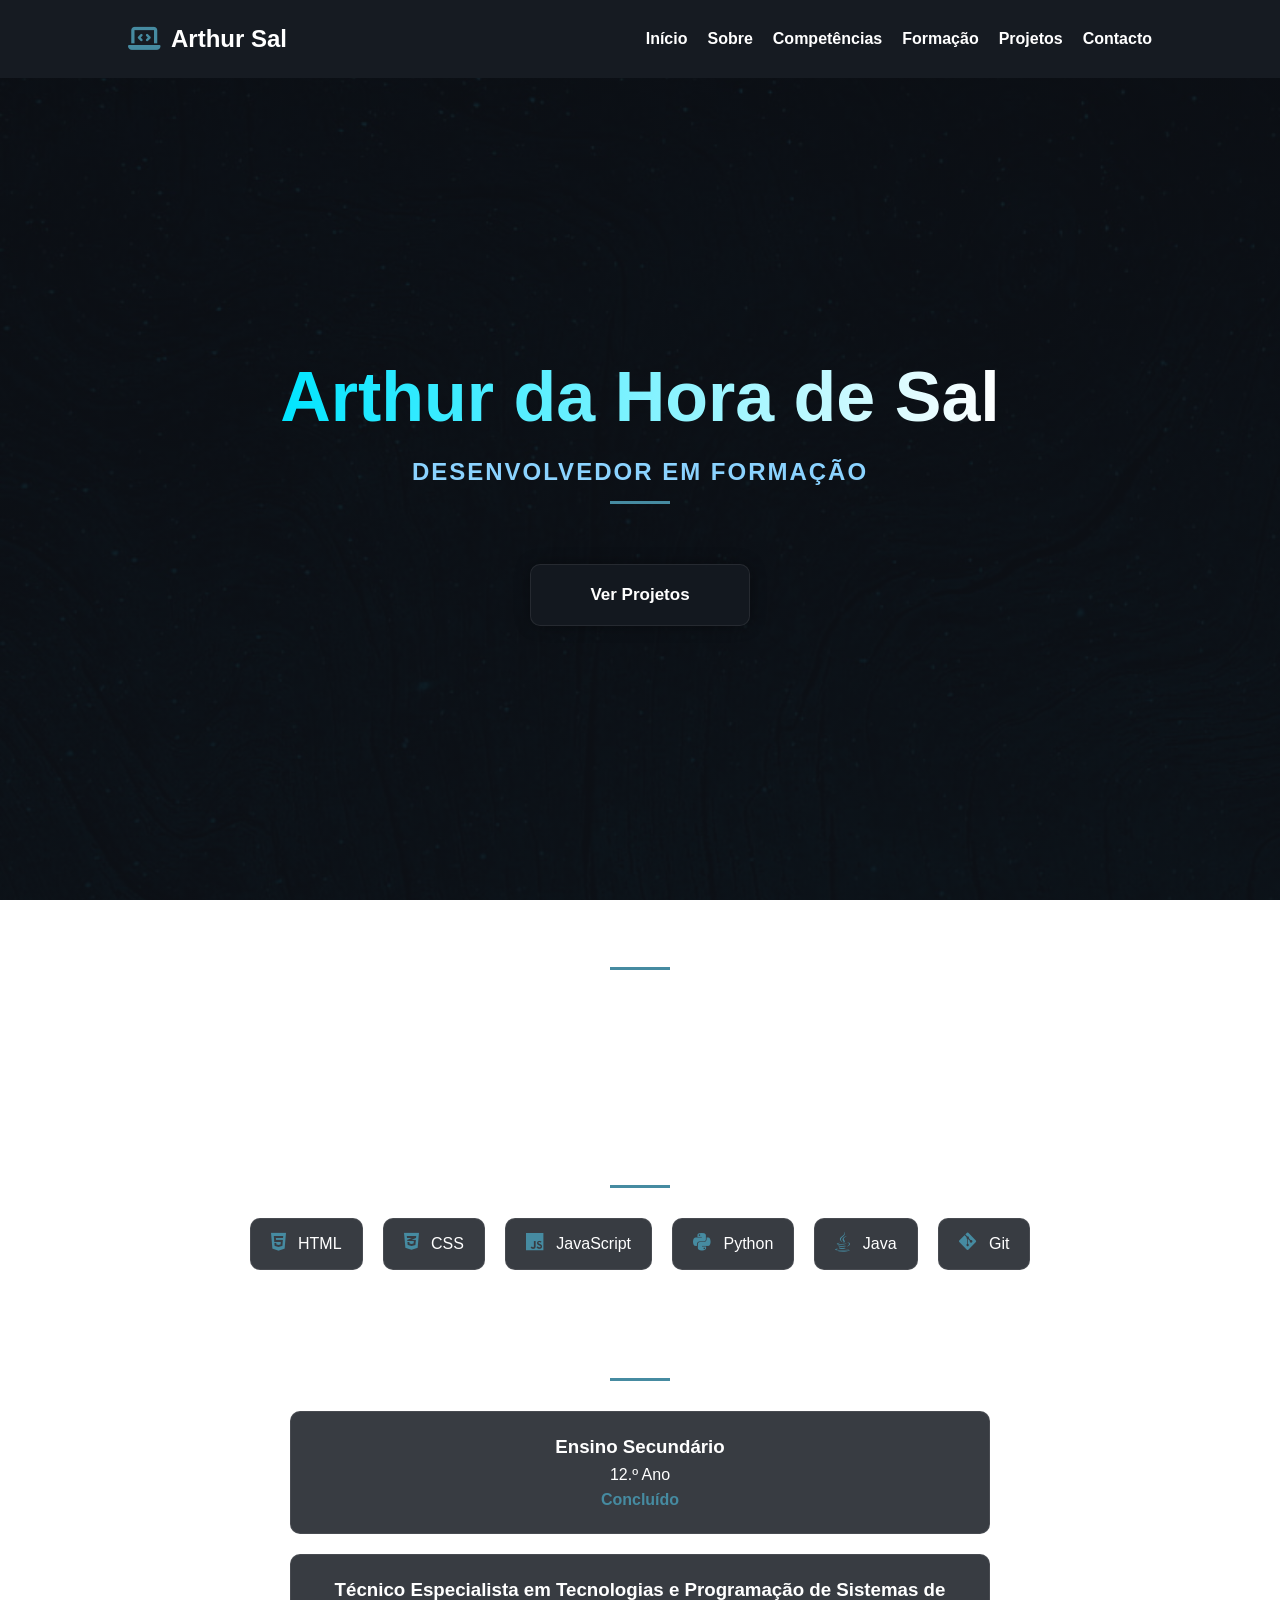
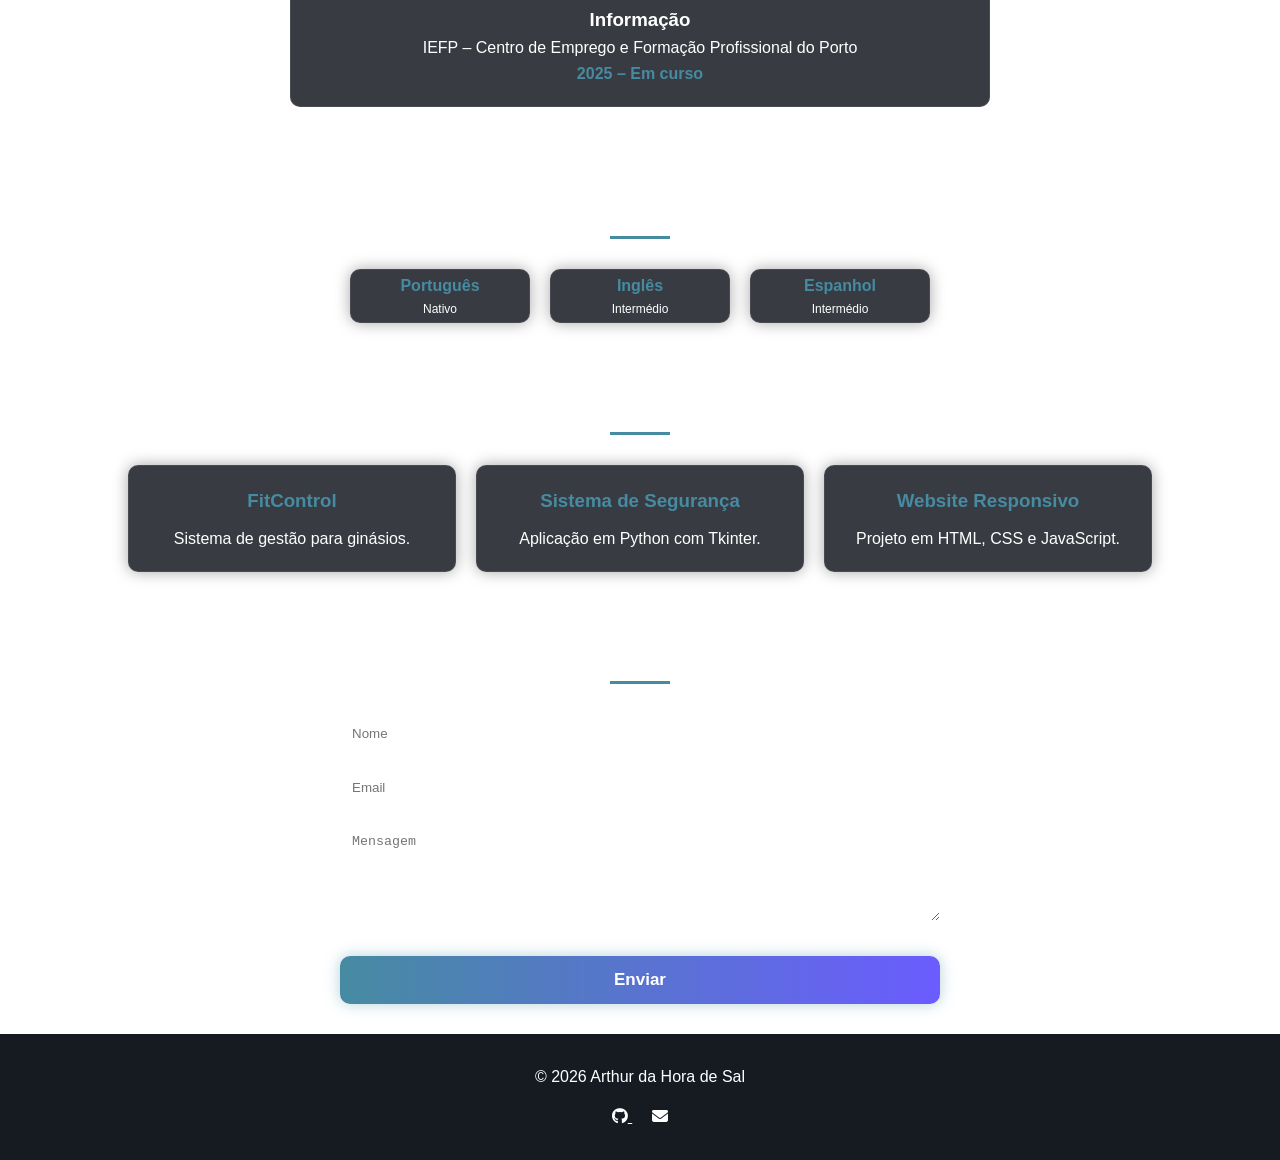
==== index.html @ 33f8b151 "Adicionar portfólio" ====
<!DOCTYPE html>
<html lang="pt">

<head>
    <meta charset="UTF-8">
    <meta name="viewport" content="width=device-width, initial-scale=1.0">
    <title>Arthur da Hora de Sal | Portfólio</title>

    <link rel="stylesheet" href="style.css">
    <link rel="stylesheet" href="https://cdnjs.cloudflare.com/ajax/libs/font-awesome/6.6.0/css/all.min.css">
</head>

<body>

<header>

    <div class="logo">
        <i class="fas fa-laptop-code"></i>
        <h2>Arthur Sal</h2>
    </div>

    <nav>
        <a href="#inicio">Início</a>
        <a href="#sobre">Sobre</a>
        <a href="#competencias">Competências</a>
        <a href="#formacao">Formação</a>
        <a href="#portfolio">Projetos</a>
        <a href="#contacto">Contacto</a>
    </nav>

</header>

<main>

<section id="inicio" class="hero">

    <div class="hero-texto">
        <h1>Arthur da Hora de Sal</h1>
        <h2>Desenvolvedor em Formação</h2>
        <button id="btnProjetos" class="card">Ver Projetos</button>
    </div>

</section>

<section id="sobre">

    <h2>Sobre Mim</h2>

    <p>
        Estudante de Tecnologias e Programação de Sistemas de Informação.<br>
        Dedicado ao desenvolvimento de competências em programação,<br>
        com foco na aprendizagem contínua e na criação de soluções tecnológicas.
    </p>

</section>

<section id="competencias">

    <h2>Competências Técnicas</h2>

<div class="skills">

    <span><i class="fab fa-html5"></i> HTML</span>

    <span><i class="fab fa-css3-alt"></i> CSS</span>

    <span><i class="fab fa-js"></i> JavaScript</span>

    <span><i class="fab fa-python"></i> Python</span>

    <span><i class="fab fa-java"></i> Java</span>

    <span><i class="fab fa-git-alt"></i> Git</span>

</div>

</section>

<section id="formacao">

    <h2>Habilitações Académicas</h2>

    <article class="formacao-card">
        <h3>Ensino Secundário</h3>
        <p>12.º Ano</p>
        <span>Concluído</span>
    </article>

    <article class="formacao-card">
        <h3>Técnico Especialista em Tecnologias e Programação de Sistemas de Informação</h3>
        <p>IEFP – Centro de Emprego e Formação Profissional do Porto</p>
        <span>2025 – Em curso</span>
    </article>

</section>

<section id="idiomas">

    <h2>Idiomas</h2>

    <div class="cards cards-idiomas">

        <div class="card">
            <h3>Português</h3>
            <p>Nativo</p>
        </div>

        <div class="card">
            <h3>Inglês</h3>
            <p>Intermédio</p>
        </div>

        <div class="card">
            <h3>Espanhol</h3>
            <p>Intermédio</p>
        </div>

    </div>

</section>

<section id="portfolio">

    <h2>Projetos</h2>

    <div id="listaProjetos" class="cards"></div>

</section>

<section id="contacto">

    <h2>Contacto</h2>

<form id="formContacto"
      action="https://formsubmit.co/arthurrthr1988@gmail.com"
      method="POST">

    <input type="hidden" name="_captcha" value="false">
    <input type="hidden" name="_subject" value="Nova mensagem do Portfólio">

    <input type="text"
           id="nome"
           name="Nome"
           placeholder="Nome"
           required>

    <input type="email"
           id="email"
           name="Email"
           placeholder="Email"
           required>

    <textarea
        id="mensagem"
        name="Mensagem"
        rows="5"
        placeholder="Mensagem"
        required></textarea>

    <button type="submit">Enviar</button>

</form>

</section>

</main>

<footer>

    <p>© 2026 Arthur da Hora de Sal</p>

    <div class="redes">

        <a href="https://github.com/arthrtx" target="_blank">
            <i class="fab fa-github"></i>
        </a>

        <a href="mailto:arthurrthr1988@gmail.com">
            <i class="fas fa-envelope"></i>
        </a>

    </div>

</footer>

<button id="topo">
    <i class="fas fa-arrow-up"></i>
</button>

<script src="script.js"></script>

</body>
</html>
---- style.css ----
/* RESET */

*{
    margin:0;
    padding:0;
    box-sizing:border-box;
}

:root{
    --fundo:#0d1117;
    --card:#161b22;
    --azul:#468ba1;
    --texto:#ffffff;
    --radius:10px;
    --fonte-titulo:50px;
    --fonte-subtitulo:30px;
    --fonte-normal:18px;
    --fonte-pequena:16px;
}

html{
    scroll-behavior:smooth;
}

body{
    background:
        linear-gradient(rgba(13,17,23,.85), rgba(13,17,23,.90)),
        url("bk.jpg");
    background-size:cover;
    background-position:center;
    background-attachment:fixed;

    color:var(--texto);
    font-family:Arial, Helvetica, sans-serif;
    line-height:1.6;
}


header{
    z-index:1000;
    background:var(--card);
    display:flex;
    justify-content:space-between;
    align-items:center;
    padding:20px 10%;
    position:sticky;
    top:0;
}

.logo{
    display:flex;
    align-items:center;
    gap:10px;
}

.logo i{
    font-size:26px;
    color:var(--azul);
}

nav{
    display:flex;
    gap:20px;
}

nav a{
    color:white;
    text-decoration:none;
    transition:.3s;
    font-weight:bold;
    font-size:var(--fonte-pequena);
}

nav a:hover{
    color:var(--azul);
    text-decoration:underline;
}


.hero{
    min-height:90vh;
    display:flex;
    justify-content:center;
    align-items:center;
    text-align:center;
    padding:50px 10%;
}

.hero h1{
    font-size:70px;
    font-weight:bold;

    background:linear-gradient(
        90deg,
        #00e5ff,
        #ffffff,
        #7c4dff,
        #00e5ff
    );

    background-size:300%;
    background-clip:text;
    -webkit-background-clip:text;

    color:transparent;
    -webkit-text-fill-color:transparent;

    animation:holograma 6s linear infinite;
}

.hero h2{
    color:#8bd3ff;
    letter-spacing:2px;
    text-transform:uppercase;
}
.hero-texto{
    display: flex;
    flex-direction: column;
    align-items: center;
    justify-content: center;
    text-align: center;
    width: 100%;
}


button{
    margin-top:20px;
    padding:14px 35px;
    border:none;
    border-radius:var(--radius);
    background:linear-gradient(90deg,#468ba1,#6b5cff);
    color:white;
    font-size:17px;
    font-weight:bold;
    cursor:pointer;
    transition:.3s;
    box-shadow:0 0 15px rgba(70,139,161,.4);
}

button:hover{
    transform:translateY(-3px);
    box-shadow:0 0 25px rgba(70,139,161,.7);
}
button:active{
    transform: scale(0.98);
}

section{
    padding:30px 10%;
    text-align: center;
}

section h2{
    text-align:center;
    margin-bottom:30px;
}

section h2::after{
    content:"";
    display:block;
    width:60px;
    height:3px;
    background:var(--azul);
    margin:10px auto;
}


.formacao-card{
    background:rgba(22,27,34,.85);
    backdrop-filter:blur(10px);
    border:1px solid rgba(255,255,255,.08);
    padding:20px;
    margin:20px auto;
    border-radius:var(--radius);
    max-width:700px;
    transition:.3s;
}

.formacao-card span{
    color:var(--azul);
    font-weight:bold;
    
}
.formacao-card:hover{
    transform:translateY(-8px);
    box-shadow:0 5px 15px rgba(70,139,161,.6);
    border-color:var(--azul);
}


.cards{
    display:flex;
    gap:20px;
    flex-wrap:wrap;
    justify-content:center;
}

.card{
    background:rgba(22,27,34,.85);
    backdrop-filter:blur(10px);
    border:1px solid rgba(255,255,255,.08);
    padding:20px;
    flex:1;
    min-width:220px;
    border-radius:var(--radius);
    text-align:center;
    text-decoration:none;
    color:white;
    transition:.3s;
    box-shadow:0 0 15px rgba(0,0,0,.35);
}

.card:hover{
    transform:translateY(-10px);
    box-shadow:0 0 25px rgba(70,139,161,.5);
    border-color:var(--azul);
}

.card h3{
    color:var(--azul);
    margin-bottom:10px;

}


form{
    max-width:600px;
    margin:auto;
    display:flex;
    flex-direction:column;
    gap:15px;
}

input,
textarea{
    padding:12px;
    border:none;
    border-radius:var(--radius);
}

input:focus,
textarea:focus{
    outline:2px solid var(--azul);
}


footer{
    background:var(--card);
    text-align:center;
    padding:30px;
}

.redes{
    margin-top:15px;
}

.redes a{
    color:white;
    margin:0 10px;
     font-size:var(--fonte-pequena);
}

.redes a:hover{
    color:var(--azul);
}


#topo{
    position:fixed;
    right:20px;
    bottom:20px;
    display:none;
    border-radius:50%;
}


@media(max-width:768px){

    header{
        flex-direction:column;
        gap:20px;
    }

    nav{
        flex-wrap:wrap;
        justify-content:center;
    }

    .hero{
        flex-direction:column-reverse;
        text-align:center;
    }

    .hero h1{
        font-size:var(--fonte-titulo);
    }

    .hero img{
        width:220px;
    }

    .cards{
        flex-direction:column;
    }

}
@keyframes holograma{

    0%{
        background-position:0%;
    }

    100%{
        background-position:300%;
    }

}
.skills{
    display:flex;
    justify-content:center;
    flex-wrap:wrap;
    gap:20px;
    margin-top:20px;
}

.skills span{
    background:rgba(22,27,34,.85);
    padding:12px 20px;
    border-radius:var(--radius);
    border:1px solid rgba(255,255,255,.08);
    transition:.3s;
}

.skills span:hover{
    transform:translateY(-5px);
    box-shadow:0 5px 15px rgba(70,139,161,.6);
}

.skills i{
    color:var(--azul);
    margin-right:8px;
    font-size:20px;
}
.cards-idiomas{
    flex-direction: row !important;
    flex-wrap: wrap;
    justify-content: center;
}

.cards-idiomas .card{
    flex: 0 0 180px;
    max-width: 180px;
    min-width: 180px;

    padding: 3px 20px;
}
.cards-idiomas .card h3{
    margin-bottom: 2px;
    font-size: 16px;
}

.cards-idiomas .card p{
    font-size: 12px;
    margin: 0;
}
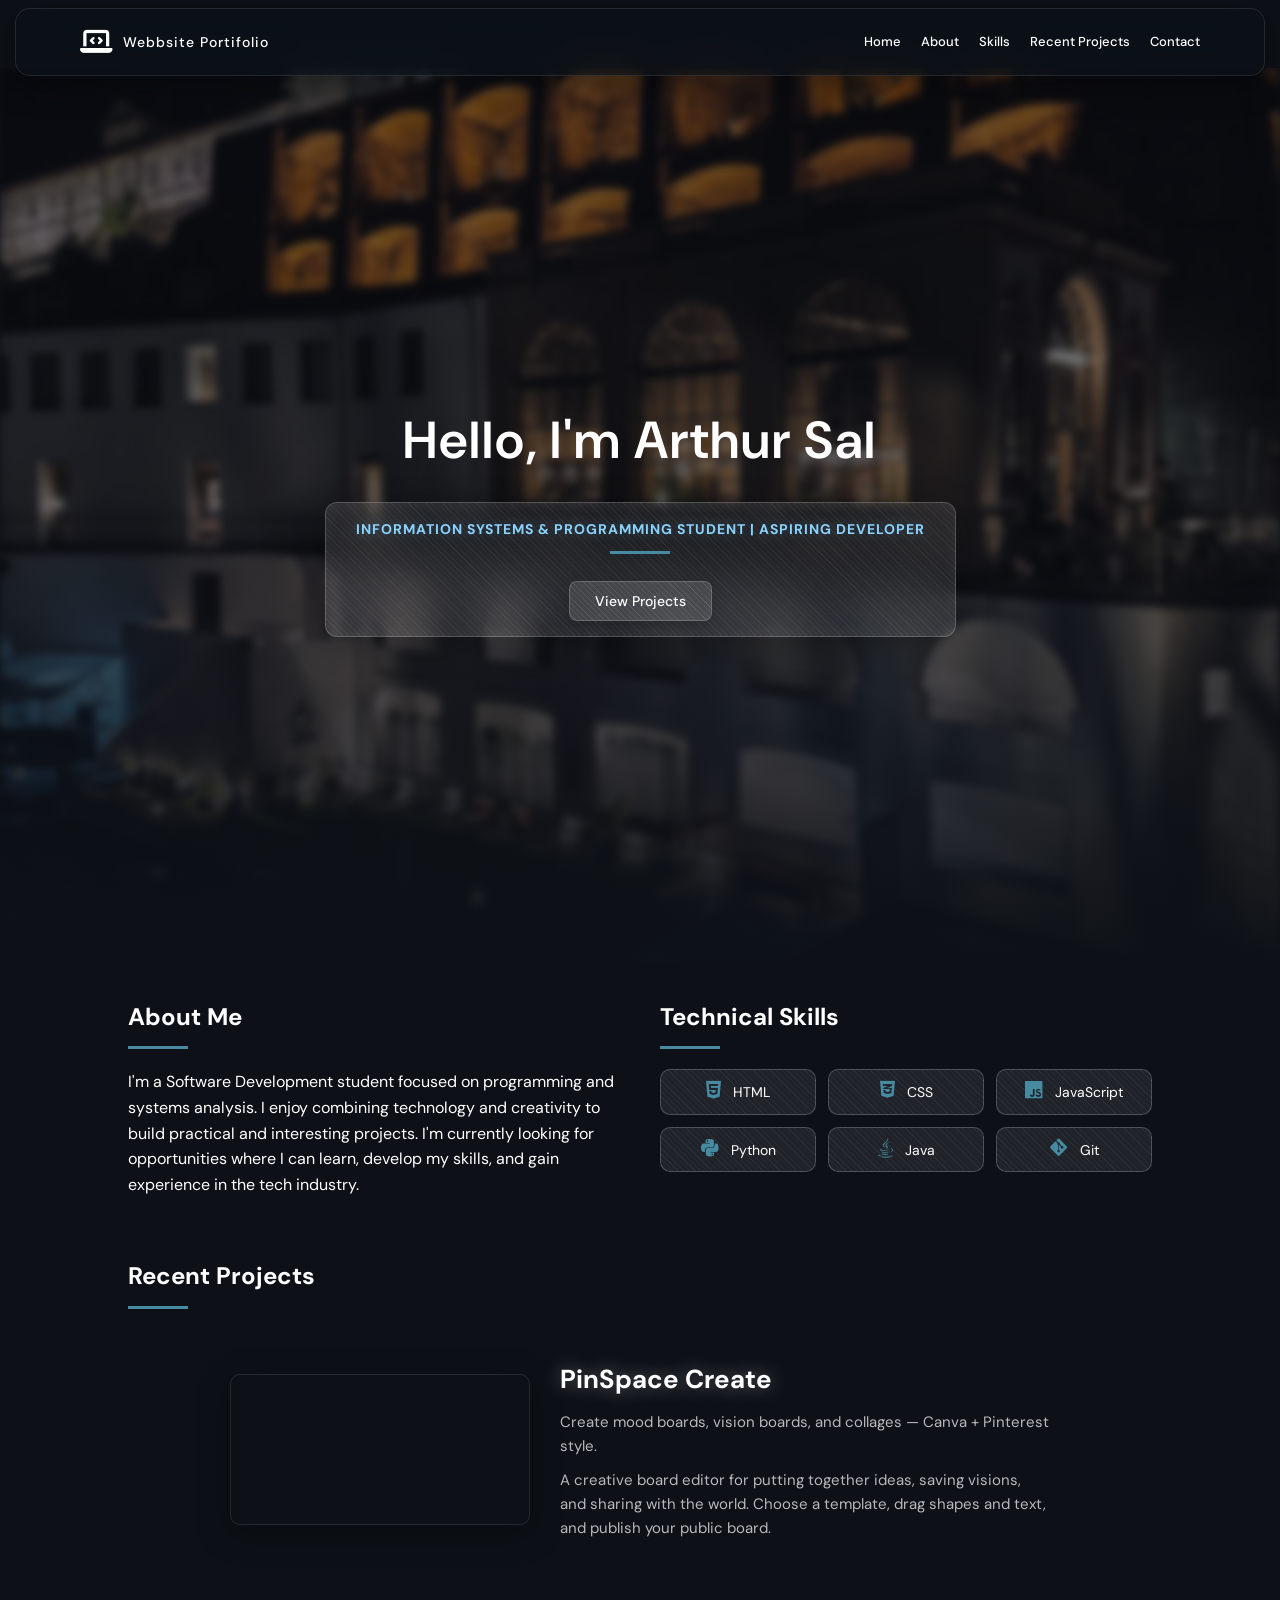
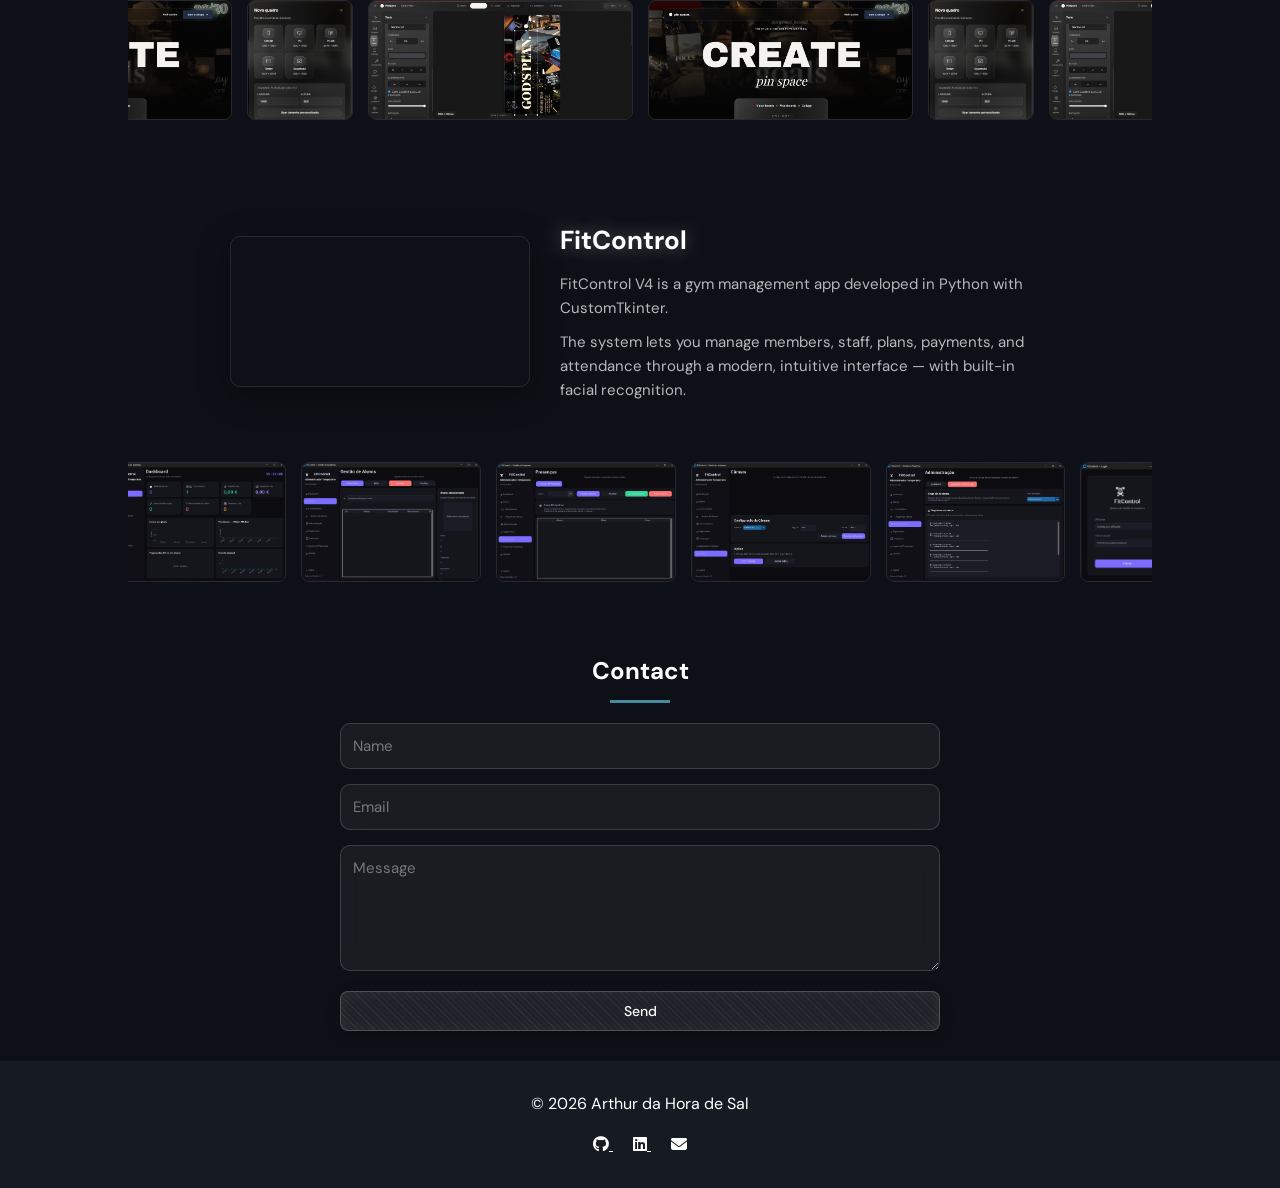
==== commit fd2c653a: "feat: responsivo,FitControl,scrollbar glass,alinhamentos" ====
--- a/index.html
+++ b/index.html
@@ -1,13 +1,14 @@
 <!DOCTYPE html>
-<html lang="pt">
+<html lang="en">
 
 <head>
     <meta charset="UTF-8">
     <meta name="viewport" content="width=device-width, initial-scale=1.0">
-    <title>Arthur da Hora de Sal | Portfólio</title>
+    <title>Arthur Sal | Portfolio</title>
 
     <link rel="stylesheet" href="style.css">
     <link rel="stylesheet" href="https://cdnjs.cloudflare.com/ajax/libs/font-awesome/6.6.0/css/all.min.css">
+    <link href="https://fonts.googleapis.com/css2?family=Anton&family=DM+Sans:wght@300;400;500;600&family=Montserrat:wght@300;400;600&display=swap" rel="stylesheet">
 </head>
 
 <body>
@@ -16,16 +17,15 @@
 
     <div class="logo">
         <i class="fas fa-laptop-code"></i>
-        <h2>Arthur Sal</h2>
+        <h2>Webbsite Portifolio</h2>
     </div>
 
     <nav>
-        <a href="#inicio">Início</a>
-        <a href="#sobre">Sobre</a>
-        <a href="#competencias">Competências</a>
-        <a href="#formacao">Formação</a>
-        <a href="#portfolio">Projetos</a>
-        <a href="#contacto">Contacto</a>
+        <a href="#inicio">Home</a>
+        <a href="#sobre">About</a>
+        <a href="#competencias">Skills</a>
+        <a href="#portfolio">Recent Projects</a>
+        <a href="#contacto">Contact</a>
     </nav>
 
 </header>
@@ -35,113 +35,118 @@
 <section id="inicio" class="hero">
 
     <div class="hero-texto">
-        <h1>Arthur da Hora de Sal</h1>
-        <h2>Desenvolvedor em Formação</h2>
-        <button id="btnProjetos" class="card">Ver Projetos</button>
-    </div>
-
-</section>
+        <h1>Hello, I'm Arthur Sal</h1>
+        <div class="hero-card">
+            <h2>Information Systems & Programming Student | Aspiring Developer</h2>
+            <button id="btnProjetos">View Projects</button>
+        </div>
+    </div>
+
+</section>
+
+<div class="about-skills">
 
 <section id="sobre">
 
-    <h2>Sobre Mim</h2>
+    <h2>About Me</h2>
 
     <p>
-        Estudante de Tecnologias e Programação de Sistemas de Informação.<br>
-        Dedicado ao desenvolvimento de competências em programação,<br>
-        com foco na aprendizagem contínua e na criação de soluções tecnológicas.
+        I'm a Software Development student focused on programming and systems analysis. I enjoy combining technology and creativity to build practical and interesting projects. I'm currently looking for opportunities where I can learn, develop my skills, and gain experience in the tech industry.
     </p>
 
 </section>
 
 <section id="competencias">
-
-    <h2>Competências Técnicas</h2>
-
-<div class="skills">
-
-    <span><i class="fab fa-html5"></i> HTML</span>
-
-    <span><i class="fab fa-css3-alt"></i> CSS</span>
-
-    <span><i class="fab fa-js"></i> JavaScript</span>
-
-    <span><i class="fab fa-python"></i> Python</span>
-
-    <span><i class="fab fa-java"></i> Java</span>
-
-    <span><i class="fab fa-git-alt"></i> Git</span>
+    <h2>Technical Skills</h2>
+    <div class="skills"></div>
+</section>
 
 </div>
 
-</section>
-
-<section id="formacao">
-
-    <h2>Habilitações Académicas</h2>
-
-    <article class="formacao-card">
-        <h3>Ensino Secundário</h3>
-        <p>12.º Ano</p>
-        <span>Concluído</span>
-    </article>
-
-    <article class="formacao-card">
-        <h3>Técnico Especialista em Tecnologias e Programação de Sistemas de Informação</h3>
-        <p>IEFP – Centro de Emprego e Formação Profissional do Porto</p>
-        <span>2025 – Em curso</span>
-    </article>
-
-</section>
-
-<section id="idiomas">
-
-    <h2>Idiomas</h2>
-
-    <div class="cards cards-idiomas">
-
-        <div class="card">
-            <h3>Português</h3>
-            <p>Nativo</p>
-        </div>
-
-        <div class="card">
-            <h3>Inglês</h3>
-            <p>Intermédio</p>
-        </div>
-
-        <div class="card">
-            <h3>Espanhol</h3>
-            <p>Intermédio</p>
-        </div>
-
-    </div>
-
-</section>
-
 <section id="portfolio">
 
-    <h2>Projetos</h2>
-
-    <div id="listaProjetos" class="cards"></div>
-
-</section>
+    <h2>Recent Projects</h2>
+
+    <div class="project-content">
+        <div class="video-container">
+            <video autoplay muted loop playsinline>
+                <source src="assets/video/video.mp4" type="video/mp4">
+            </video>
+        </div>
+        <div class="project-info">
+            <h3>PinSpace Create</h3>
+            <p>Create mood boards, vision boards, and collages — Canva + Pinterest style.</p>
+            <p>A creative board editor for putting together ideas, saving visions, and sharing with the world. Choose a template, drag shapes and text, and publish your public board.</p>
+        </div>
+    </div>
+
+    <div class="marquee">
+        <div class="marquee-track">
+            <img src="assets/img/pin1.png" alt="Pin Space" class="zoom-img">
+            <img src="assets/img/pin2.png" alt="Pin Space" class="zoom-img">
+            <img src="assets/img/pin3.png" alt="Pin Space" class="zoom-img">
+            <img src="assets/img/pin1.png" alt="Pin Space" class="zoom-img">
+            <img src="assets/img/pin2.png" alt="Pin Space" class="zoom-img">
+            <img src="assets/img/pin3.png" alt="Pin Space" class="zoom-img">
+        </div>
+    </div>
+    <div class="marquee-scrollbar">
+        <div class="marquee-scrollbar-thumb"></div>
+    </div>
+
+</section>
+
+<section id="portfolio-2">
+
+    <div class="project-content">
+        <div class="video-container">
+            <video autoplay muted loop playsinline>
+                <source src="assets/video/ppv4.mp4" type="video/mp4">
+            </video>
+        </div>
+        <div class="project-info">
+            <h3>FitControl</h3>
+            <p>FitControl V4 is a gym management app developed in Python with CustomTkinter.</p>
+            <p>The system lets you manage members, staff, plans, payments, and attendance through a modern, intuitive interface — with built-in facial recognition.</p>
+        </div>
+    </div>
+
+    <div class="marquee">
+        <div class="marquee-track">
+            <img src="assets/img/ppv4-1.png" alt="Project Screenshot" class="zoom-img">
+            <img src="assets/img/ppv4-2.png" alt="Project Screenshot" class="zoom-img">
+            <img src="assets/img/ppv4-3.png" alt="Project Screenshot" class="zoom-img">
+            <img src="assets/img/ppv4-4.png" alt="Project Screenshot" class="zoom-img">
+            <img src="assets/img/ppv4-5.png" alt="Project Screenshot" class="zoom-img">
+            <img src="assets/img/ppv4-6.png" alt="Project Screenshot" class="zoom-img">
+        </div>
+    </div>
+    <div class="marquee-scrollbar">
+        <div class="marquee-scrollbar-thumb"></div>
+    </div>
+
+</section>
+
+<div id="lightbox" class="lightbox">
+    <span class="lightbox-close">&times;</span>
+    <img id="lightbox-img" src="" alt="Preview">
+</div>
 
 <section id="contacto">
 
-    <h2>Contacto</h2>
+    <h2>Contact</h2>
 
 <form id="formContacto"
       action="https://formsubmit.co/arthurrthr1988@gmail.com"
       method="POST">
 
     <input type="hidden" name="_captcha" value="false">
-    <input type="hidden" name="_subject" value="Nova mensagem do Portfólio">
+    <input type="hidden" name="_subject" value="New message from Portfolio">
 
     <input type="text"
            id="nome"
-           name="Nome"
-           placeholder="Nome"
+           name="Name"
+           placeholder="Name"
            required>
 
     <input type="email"
@@ -152,12 +157,12 @@
 
     <textarea
         id="mensagem"
-        name="Mensagem"
+        name="Message"
         rows="5"
-        placeholder="Mensagem"
+        placeholder="Message"
         required></textarea>
 
-    <button type="submit">Enviar</button>
+    <button type="submit">Send</button>
 
 </form>
 
@@ -175,6 +180,10 @@
             <i class="fab fa-github"></i>
         </a>
 
+        <a href="https://www.linkedin.com/in/arthur-de-sal-01b231438/" target="_blank">
+            <i class="fab fa-linkedin"></i>
+        </a>
+
         <a href="mailto:arthurrthr1988@gmail.com">
             <i class="fas fa-envelope"></i>
         </a>
--- a/style.css
+++ b/style.css
@@ -7,44 +7,82 @@
 }
 
 :root{
-    --fundo:#0d1117;
-    --card:#161b22;
     --azul:#468ba1;
     --texto:#ffffff;
     --radius:10px;
-    --fonte-titulo:50px;
-    --fonte-subtitulo:30px;
-    --fonte-normal:18px;
     --fonte-pequena:16px;
 }
 
 html{
     scroll-behavior:smooth;
+    background:#0d1117;
 }
 
 body{
+    background:#0d1117;
+    color:var(--texto);
+    font-family:'DM Sans', sans-serif;
+    line-height:1.6;
+}
+
+.hero{
+    min-height:100vh;
+    display:flex;
+    justify-content:center;
+    align-items:center;
+    text-align:center;
+    padding:50px 10%;
+    position:relative;
+    overflow:hidden;
+}
+
+.hero::before{
+    content:"";
+    position:absolute;
+    top:0;
+    left:0;
+    width:100%;
+    height:100%;
+    background:url("assets/img/background.jpg") center/cover;
+    filter:blur(4px);
+    z-index:0;
+    -webkit-mask-image:radial-gradient(ellipse at center, white 20%, black 70%);
+    mask-image:radial-gradient(ellipse at center, white 20%, black 70%);
+}
+
+.hero::after{
+    content:"";
+    position:absolute;
+    top:0;
+    left:0;
+    width:100%;
+    height:100%;
     background:
-        linear-gradient(rgba(13,17,23,.85), rgba(13,17,23,.90)),
-        url("bk.jpg");
-    background-size:cover;
-    background-position:center;
-    background-attachment:fixed;
-
-    color:var(--texto);
-    font-family:Arial, Helvetica, sans-serif;
-    line-height:1.6;
-}
-
+        linear-gradient(to bottom, rgba(13,17,23,0) 50%, rgba(13,17,23,1) 100%),
+        rgba(13,17,23,.50);
+    z-index:0;
+}
+
+.hero>*{
+    position:relative;
+    z-index:1;
+}
 
 header{
     z-index:1000;
-    background:var(--card);
+    background:rgba(13,17,23,.6);
+    backdrop-filter:blur(20px) saturate(180%);
+    border:1px solid rgba(255,255,255,.1);
+    border-radius:15px;
+    box-shadow:0 8px 32px rgba(0,0,0,.4);
     display:flex;
     justify-content:space-between;
     align-items:center;
-    padding:20px 10%;
+    padding:20px 5%;
     position:sticky;
-    top:0;
+    top:8px;
+    width:calc(100% - 30px);
+    margin:0 auto;
 }
 
 .logo{
@@ -53,9 +91,16 @@
     gap:10px;
 }
 
+.logo h2{
+    font-family:'DM Sans', sans-serif;
+    font-size:14px;
+    font-weight:500;
+    letter-spacing:1px;
+}
+
 .logo i{
     font-size:26px;
-    color:var(--azul);
+    color:#ffffff;
 }
 
 nav{
@@ -67,8 +112,9 @@
     color:white;
     text-decoration:none;
     transition:.3s;
-    font-weight:bold;
-    font-size:var(--fonte-pequena);
+    font-weight:500;
+    font-size:13px;
+    font-family:'DM Sans', sans-serif;
 }
 
 nav a:hover{
@@ -76,83 +122,123 @@
     text-decoration:underline;
 }
 
-
-.hero{
-    min-height:90vh;
-    display:flex;
+.hero h1{
+    font-family:'DM Sans', sans-serif;
+    font-size:52px;
+    font-weight:600;
+    letter-spacing:2px;
+    color:#ffffff;
+}
+
+.hero-texto{
+    display:flex;
+    flex-direction:column;
+    align-items:center;
     justify-content:center;
+    text-align:center;
+    width:100%;
+}
+
+.hero-card{
+    display:inline-flex;
+    flex-direction:column;
     align-items:center;
-    text-align:center;
-    padding:50px 10%;
-}
-
-.hero h1{
-    font-size:70px;
-    font-weight:bold;
-
-    background:linear-gradient(
-        90deg,
-        #00e5ff,
-        #ffffff,
-        #7c4dff,
-        #00e5ff
-    );
-
-    background-size:300%;
-    background-clip:text;
-    -webkit-background-clip:text;
-
-    color:transparent;
-    -webkit-text-fill-color:transparent;
-
-    animation:holograma 6s linear infinite;
-}
-
-.hero h2{
+    gap:12px;
+    padding:15px 30px;
+    margin-top:20px;
+    background:
+        repeating-linear-gradient(
+            45deg,
+            rgba(255,255,255,.08) 0px,
+            transparent 1px,
+            transparent 4px
+        ),
+        rgba(255,255,255,.08);
+    backdrop-filter:blur(20px);
+    -webkit-backdrop-filter:blur(20px);
+    border:1px solid rgba(255,255,255,.2);
+    border-radius:12px;
+    box-shadow:0 8px 32px rgba(0,0,0,.3), inset 0 0 20px rgba(255,255,255,.05);
+    animation:fadeUp .8s ease .3s forwards, floatCard 3s ease-in-out 1.1s infinite;
+    opacity:0;
+}
+
+.hero-card h2{
+    margin:0;
     color:#8bd3ff;
-    letter-spacing:2px;
+    letter-spacing:1px;
+    font-size:14px;
     text-transform:uppercase;
-}
-.hero-texto{
-    display: flex;
-    flex-direction: column;
-    align-items: center;
-    justify-content: center;
-    text-align: center;
-    width: 100%;
-}
-
+    text-shadow:0 0 15px rgba(139,211,255,.3);
+}
 
 button{
-    margin-top:20px;
-    padding:14px 35px;
-    border:none;
-    border-radius:var(--radius);
-    background:linear-gradient(90deg,#468ba1,#6b5cff);
+    margin-top:5px;
+    padding:10px 25px;
+    border:1px solid rgba(255,255,255,.2);
+    border-radius:8px;
+    background:
+        repeating-linear-gradient(
+            45deg,
+            rgba(255,255,255,.08) 0px,
+            transparent 1px,
+            transparent 4px
+        ),
+        rgba(255,255,255,.08);
+    backdrop-filter:blur(20px);
+    -webkit-backdrop-filter:blur(20px);
     color:white;
-    font-size:17px;
-    font-weight:bold;
+    font-size:14px;
+    font-weight:500;
+    font-family:'DM Sans', sans-serif;
     cursor:pointer;
     transition:.3s;
-    box-shadow:0 0 15px rgba(70,139,161,.4);
+    box-shadow:0 4px 15px rgba(0,0,0,.2), inset 0 0 15px rgba(255,255,255,.05);
 }
 
 button:hover{
-    transform:translateY(-3px);
-    box-shadow:0 0 25px rgba(70,139,161,.7);
-}
+    background:
+        repeating-linear-gradient(
+            45deg,
+            rgba(255,255,255,.12) 0px,
+            transparent 1px,
+            transparent 4px
+        ),
+        rgba(255,255,255,.15);
+    border-color:rgba(255,255,255,.4);
+    transform:translateY(-2px);
+    box-shadow:0 6px 20px rgba(0,0,0,.3), inset 0 0 20px rgba(255,255,255,.08);
+}
+
 button:active{
-    transform: scale(0.98);
+    transform:scale(0.98);
 }
 
 section{
     padding:30px 10%;
-    text-align: center;
 }
 
 section h2{
-    text-align:center;
-    margin-bottom:30px;
+    margin-bottom:20px;
+    font-family:'DM Sans', sans-serif;
+    text-align:left;
+}
+
+.about-skills{
+    display:flex;
+    gap:40px;
+    padding:30px 10%;
+    align-items:flex-start;
+}
+
+.about-skills section{
+    flex:1;
+    padding:0;
+    text-align:left;
+}
+
+.about-skills section h2{
+    text-align:left;
 }
 
 section h2::after{
@@ -164,64 +250,29 @@
     margin:10px auto;
 }
 
-
-.formacao-card{
-    background:rgba(22,27,34,.85);
-    backdrop-filter:blur(10px);
-    border:1px solid rgba(255,255,255,.08);
-    padding:20px;
-    margin:20px auto;
-    border-radius:var(--radius);
-    max-width:700px;
-    transition:.3s;
-}
-
-.formacao-card span{
-    color:var(--azul);
-    font-weight:bold;
-    
-}
-.formacao-card:hover{
-    transform:translateY(-8px);
-    box-shadow:0 5px 15px rgba(70,139,161,.6);
-    border-color:var(--azul);
-}
-
-
-.cards{
-    display:flex;
-    gap:20px;
-    flex-wrap:wrap;
-    justify-content:center;
-}
-
-.card{
-    background:rgba(22,27,34,.85);
-    backdrop-filter:blur(10px);
-    border:1px solid rgba(255,255,255,.08);
-    padding:20px;
-    flex:1;
-    min-width:220px;
-    border-radius:var(--radius);
+.about-skills section:first-child h2::after{
+    margin:10px 0;
+}
+
+.about-skills section:last-child h2{
+    text-align:left;
+}
+
+.about-skills section:last-child h2::after{
+    margin:10px 0;
+}
+
+#contacto h2{
     text-align:center;
-    text-decoration:none;
-    color:white;
-    transition:.3s;
-    box-shadow:0 0 15px rgba(0,0,0,.35);
-}
-
-.card:hover{
-    transform:translateY(-10px);
-    box-shadow:0 0 25px rgba(70,139,161,.5);
-    border-color:var(--azul);
-}
-
-.card h3{
-    color:var(--azul);
-    margin-bottom:10px;
-
-}
-
+}
+
+#contacto h2::after{
+    margin:10px auto;
+}
+
+#portfolio h2::after{
+    margin:10px 0;
+}
 
 form{
     max-width:600px;
@@ -234,20 +285,33 @@
 input,
 textarea{
     padding:12px;
-    border:none;
+    border:1px solid rgba(255,255,255,.15);
     border-radius:var(--radius);
+    font-family:'DM Sans', sans-serif;
+    background:rgba(255,255,255,.05);
+    backdrop-filter:blur(10px);
+    -webkit-backdrop-filter:blur(10px);
+    color:white;
+    font-size:15px;
+    transition:transform .3s ease;
+}
+
+input::placeholder,
+textarea::placeholder{
+    color:rgba(255,255,255,.4);
 }
 
 input:focus,
 textarea:focus{
     outline:2px solid var(--azul);
-}
-
+    transform:scale(1.01);
+}
 
 footer{
-    background:var(--card);
+    background:#161b22;
     text-align:center;
     padding:30px;
+    font-family:'DM Sans', sans-serif;
 }
 
 .redes{
@@ -257,13 +321,13 @@
 .redes a{
     color:white;
     margin:0 10px;
-     font-size:var(--fonte-pequena);
+    font-size:var(--fonte-pequena);
+    font-family:'DM Sans', sans-serif;
 }
 
 .redes a:hover{
     color:var(--azul);
 }
-
 
 #topo{
     position:fixed;
@@ -273,67 +337,89 @@
     border-radius:50%;
 }
 
-
-@media(max-width:768px){
-
-    header{
-        flex-direction:column;
-        gap:20px;
-    }
-
-    nav{
-        flex-wrap:wrap;
-        justify-content:center;
-    }
-
-    .hero{
-        flex-direction:column-reverse;
-        text-align:center;
-    }
-
-    .hero h1{
-        font-size:var(--fonte-titulo);
-    }
-
-    .hero img{
-        width:220px;
-    }
-
-    .cards{
-        flex-direction:column;
-    }
-
-}
-@keyframes holograma{
-
-    0%{
-        background-position:0%;
-    }
-
-    100%{
-        background-position:300%;
-    }
-
-}
+.marquee-scrollbar{
+    display:none;
+    height:10px;
+    background:
+        repeating-linear-gradient(
+            45deg,
+            rgba(255,255,255,.1) 0px,
+            transparent 1px,
+            transparent 4px
+        ),
+        rgba(255,255,255,.12);
+    backdrop-filter:blur(25px) saturate(180%);
+    -webkit-backdrop-filter:blur(25px) saturate(180%);
+    border:1px solid rgba(255,255,255,.2);
+    border-radius:12px;
+    margin:12px 0 0;
+    position:relative;
+    cursor:pointer;
+    box-shadow:
+        0 8px 32px rgba(0,0,0,.3),
+        inset 0 0 20px rgba(255,255,255,.08);
+}
+
+.marquee-scrollbar-thumb{
+    height:100%;
+    background:
+        repeating-linear-gradient(
+            45deg,
+            rgba(255,255,255,.2) 0px,
+            transparent 1px,
+            transparent 4px
+        ),
+        linear-gradient(90deg, rgba(200,200,200,.85), rgba(240,240,240,.85));
+    backdrop-filter:blur(10px);
+    -webkit-backdrop-filter:blur(10px);
+    border:1px solid rgba(255,255,255,.35);
+    border-radius:12px;
+    min-width:40px;
+    position:absolute;
+    left:0;
+    top:0;
+    box-shadow:
+        0 4px 15px rgba(0,0,0,.3),
+        inset 0 0 12px rgba(255,255,255,.12);
+    transition:transform .2s ease, box-shadow .2s ease;
+}
+
+.marquee-scrollbar-thumb:hover{
+    box-shadow:
+        0 6px 20px rgba(0,0,0,.4),
+        inset 0 0 18px rgba(255,255,255,.18);
+    transform:scaleY(1.2);
+}
+
+
 .skills{
-    display:flex;
-    justify-content:center;
-    flex-wrap:wrap;
-    gap:20px;
-    margin-top:20px;
+    display:grid;
+    grid-template-columns:repeat(auto-fill, minmax(140px, 1fr));
+    gap:12px;
+    margin-top:15px;
 }
 
 .skills span{
-    background:rgba(22,27,34,.85);
-    padding:12px 20px;
+    background:
+        repeating-linear-gradient(
+            45deg,
+            rgba(255,255,255,.08) 0px,
+            transparent 1px,
+            transparent 4px
+        ),
+        rgba(255,255,255,.08);
+    backdrop-filter:blur(20px);
+    -webkit-backdrop-filter:blur(20px);
+    padding:10px 16px;
     border-radius:var(--radius);
-    border:1px solid rgba(255,255,255,.08);
+    border:1px solid rgba(255,255,255,.2);
     transition:.3s;
+    text-align:center;
+    font-size:14px;
 }
 
 .skills span:hover{
     transform:translateY(-5px);
-    box-shadow:0 5px 15px rgba(70,139,161,.6);
 }
 
 .skills i{
@@ -341,25 +427,267 @@
     margin-right:8px;
     font-size:20px;
 }
-.cards-idiomas{
-    flex-direction: row !important;
-    flex-wrap: wrap;
-    justify-content: center;
-}
-
-.cards-idiomas .card{
-    flex: 0 0 180px;
-    max-width: 180px;
-    min-width: 180px;
-
-    padding: 3px 20px;
-}
-.cards-idiomas .card h3{
-    margin-bottom: 2px;
-    font-size: 16px;
-}
-
-.cards-idiomas .card p{
-    font-size: 12px;
-    margin: 0;
-}+
+.video-container{
+    width:100%;
+    max-width:500px;
+    border-radius:var(--radius);
+    overflow:hidden;
+    border:1px solid rgba(255,255,255,.1);
+    box-shadow:0 8px 32px rgba(0,0,0,.4);
+    flex:0 1 500px;
+    min-width:0;
+}
+
+.video-container video{
+    width:100%;
+    display:block;
+}
+
+.project-content{
+    display:flex;
+    gap:30px;
+    align-items:center;
+    justify-content:flex-start;
+    padding:30px 10%;
+}
+
+.project-info{
+    display:flex;
+    flex-direction:column;
+    gap:10px;
+    width:100%;
+    min-width:0;
+}
+
+.project-info h3{
+    font-family:'DM Sans', sans-serif;
+    font-size:26px;
+    font-weight:700;
+    color:#ffffff;
+    text-shadow:0 0 20px rgba(255,255,255,.4);
+}
+
+.project-info p{
+    font-size:15px;
+    color:rgba(255,255,255,.7);
+    line-height:1.6;
+    text-align:left;
+}
+
+.marquee{
+    overflow:hidden;
+    width:100%;
+    margin-top:20px;
+    padding:10px 0;
+}
+
+.marquee-track{
+    display:flex;
+    gap:15px;
+    width:100%;
+    justify-content:center;
+}
+
+.marquee-track img{
+    height:120px;
+    width:auto;
+    border-radius:8px;
+    object-fit:cover;
+    border:1px solid rgba(255,255,255,.1);
+}
+
+.lightbox{
+    display:none;
+    position:fixed;
+    top:0;
+    left:0;
+    width:100%;
+    height:100%;
+    background:rgba(0,0,0,.85);
+    z-index:9999;
+    justify-content:center;
+    align-items:center;
+    cursor:pointer;
+}
+
+.lightbox.active{
+    display:flex;
+}
+
+.lightbox img{
+    max-width:85%;
+    max-height:85%;
+    border-radius:10px;
+    box-shadow:0 0 30px rgba(0,0,0,.5);
+}
+
+.lightbox-close{
+    position:absolute;
+    top:20px;
+    right:30px;
+    color:white;
+    font-size:36px;
+    cursor:pointer;
+    transition:.3s;
+}
+
+.lightbox-close:hover{
+    color:var(--azul);
+}
+
+.zoom-img{
+    cursor:pointer;
+    transition:transform .3s ease;
+}
+
+.zoom-img:hover{
+    transform:scale(1.05);
+}
+
+@keyframes glassShine{
+    0%,100%{border-color:rgba(255,255,255,.2);box-shadow:0 8px 32px rgba(0,0,0,.3), inset 0 0 20px rgba(255,255,255,.05);}
+    50%{border-color:rgba(255,255,255,.4);box-shadow:0 8px 32px rgba(0,0,0,.3), inset 0 0 30px rgba(255,255,255,.1);}
+}
+
+@keyframes floatCard{
+    0%,100%{transform:translateY(0);}
+    50%{transform:translateY(-6px);}
+}
+
+@keyframes fadeUp{
+    from{opacity:0;transform:translateY(20px);}
+    to{opacity:1;transform:translateY(0);}
+}
+
+.hero h1{
+    animation:fadeUp .8s ease forwards;
+}
+
+@media(max-width:768px){
+
+    header{
+        flex-direction:column;
+        gap:20px;
+    }
+
+    nav{
+        flex-wrap:wrap;
+        justify-content:center;
+    }
+
+    .hero{
+        flex-direction:column-reverse;
+        text-align:center;
+    }
+
+    .hero h1{
+        font-size:36px;
+    }
+
+    .hero-card{
+        width:90%;
+    }
+
+    .hero-card h2{
+        font-size:11px;
+        text-align:center;
+    }
+
+    .about-skills{
+        flex-direction:column;
+        padding:20px 5%;
+    }
+
+    .skills{
+        display:flex;
+        flex-wrap:wrap;
+        gap:6px;
+        justify-content:center;
+        padding:4px 0;
+    }
+
+    .skills::-webkit-scrollbar{
+        display:none;
+    }
+
+    .skills span{
+        padding:5px 10px;
+        font-size:11px;
+        flex-shrink:0;
+    }
+
+    .skills i{
+        font-size:14px;
+        margin-right:4px;
+    }
+
+    .project-content{
+        flex-direction:column;
+        padding:15px 5%;
+    }
+
+    .video-container{
+        max-width:500px;
+        margin:0 auto;
+        max-height:185px;
+        overflow:hidden;
+    }
+
+    section{
+        padding:20px 5%;
+    }
+
+    .marquee{
+        overflow-x:auto;
+        scrollbar-width:thin;
+        scrollbar-color:var(--azul) rgba(255,255,255,.08);
+        -webkit-overflow-scrolling:touch;
+    }
+
+    .marquee::-webkit-scrollbar{
+        height:8px;
+    }
+
+    .marquee::-webkit-scrollbar-track{
+        background:rgba(255,255,255,.08);
+        border-radius:10px;
+    }
+
+    .marquee::-webkit-scrollbar-thumb{
+        background:var(--azul);
+        border-radius:10px;
+    }
+
+    .marquee-track{
+        flex-wrap:nowrap;
+        justify-content:flex-start;
+        width:max-content;
+        min-width:100%;
+    }
+
+    .marquee-track img{
+        height:150px;
+        width:auto;
+        max-width:none;
+        flex-shrink:0;
+        object-fit:contain;
+    }
+
+    .marquee-scrollbar{
+        display:block;
+    }
+
+}
+
+@media(max-width:480px){
+
+    .hero-card h2{
+        font-size:9px;
+    }
+
+    .marquee-track img{
+        height:110px;
+    }
+
+}
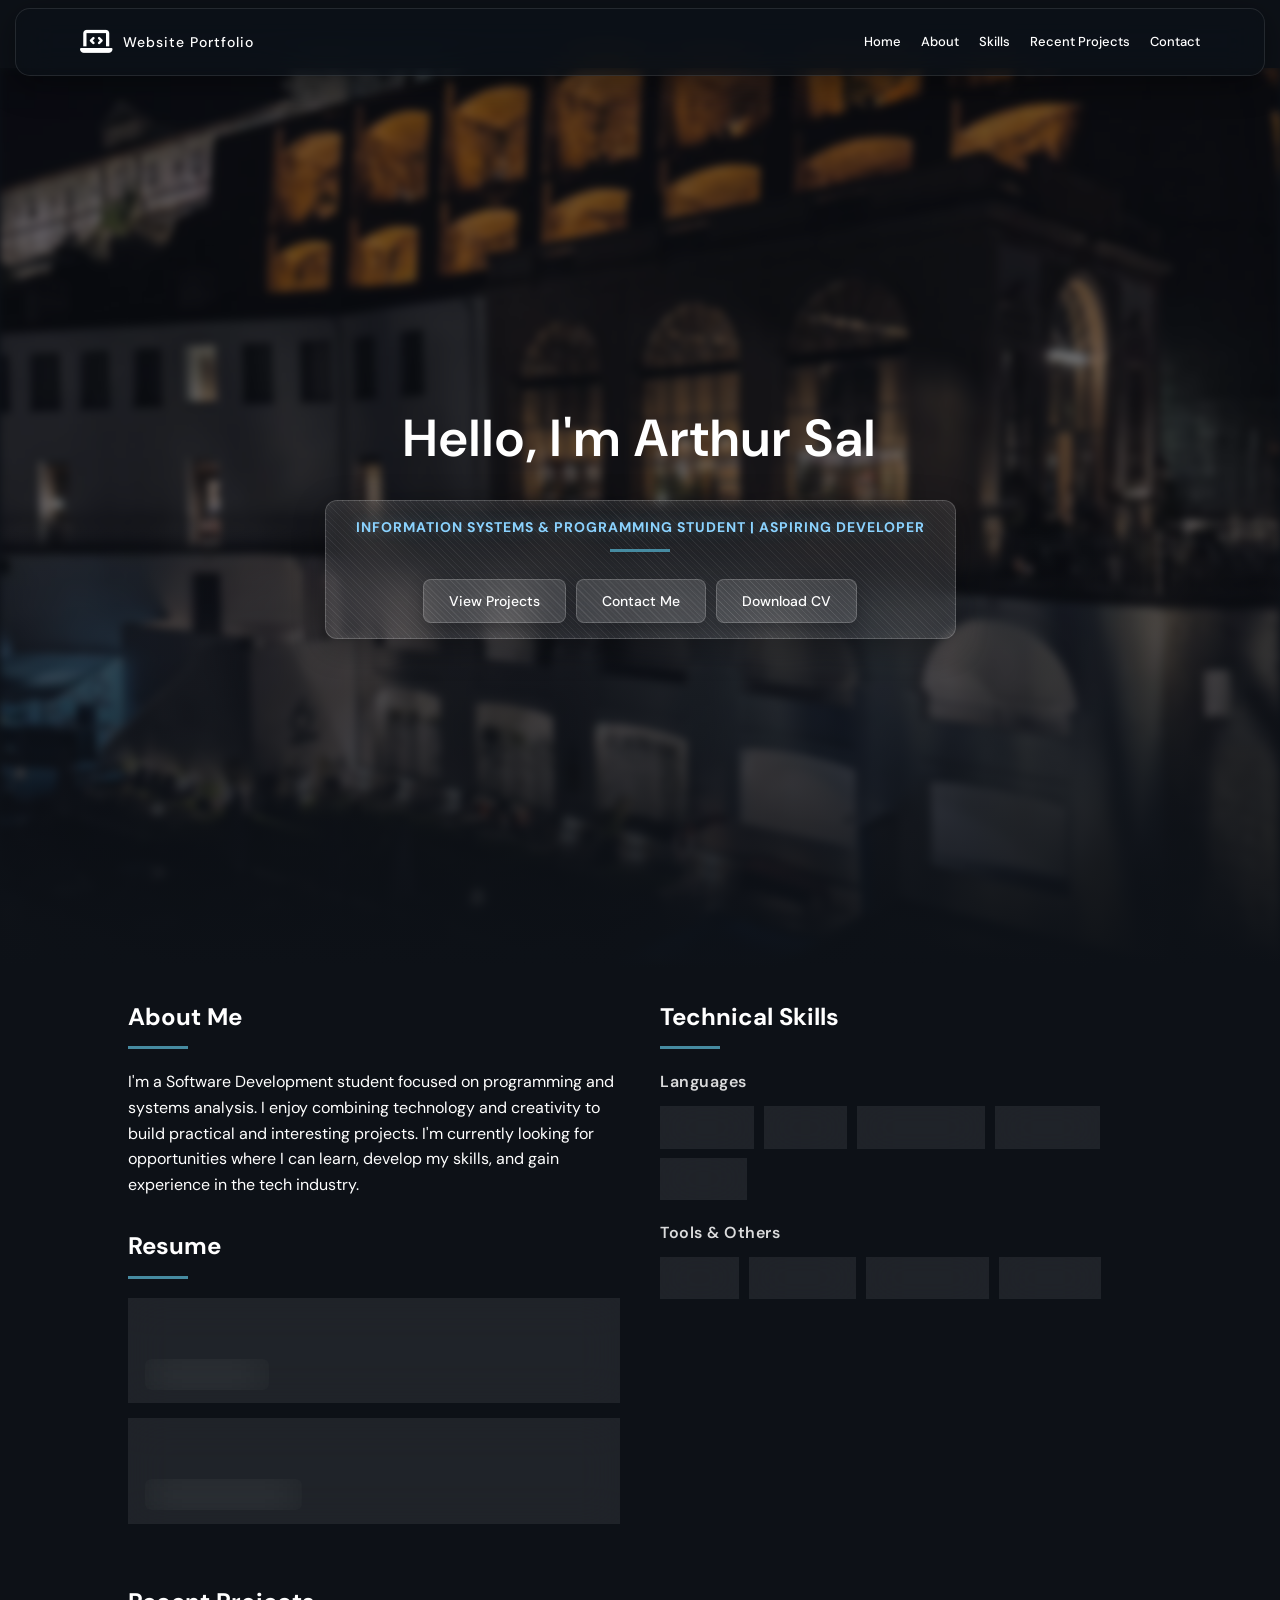
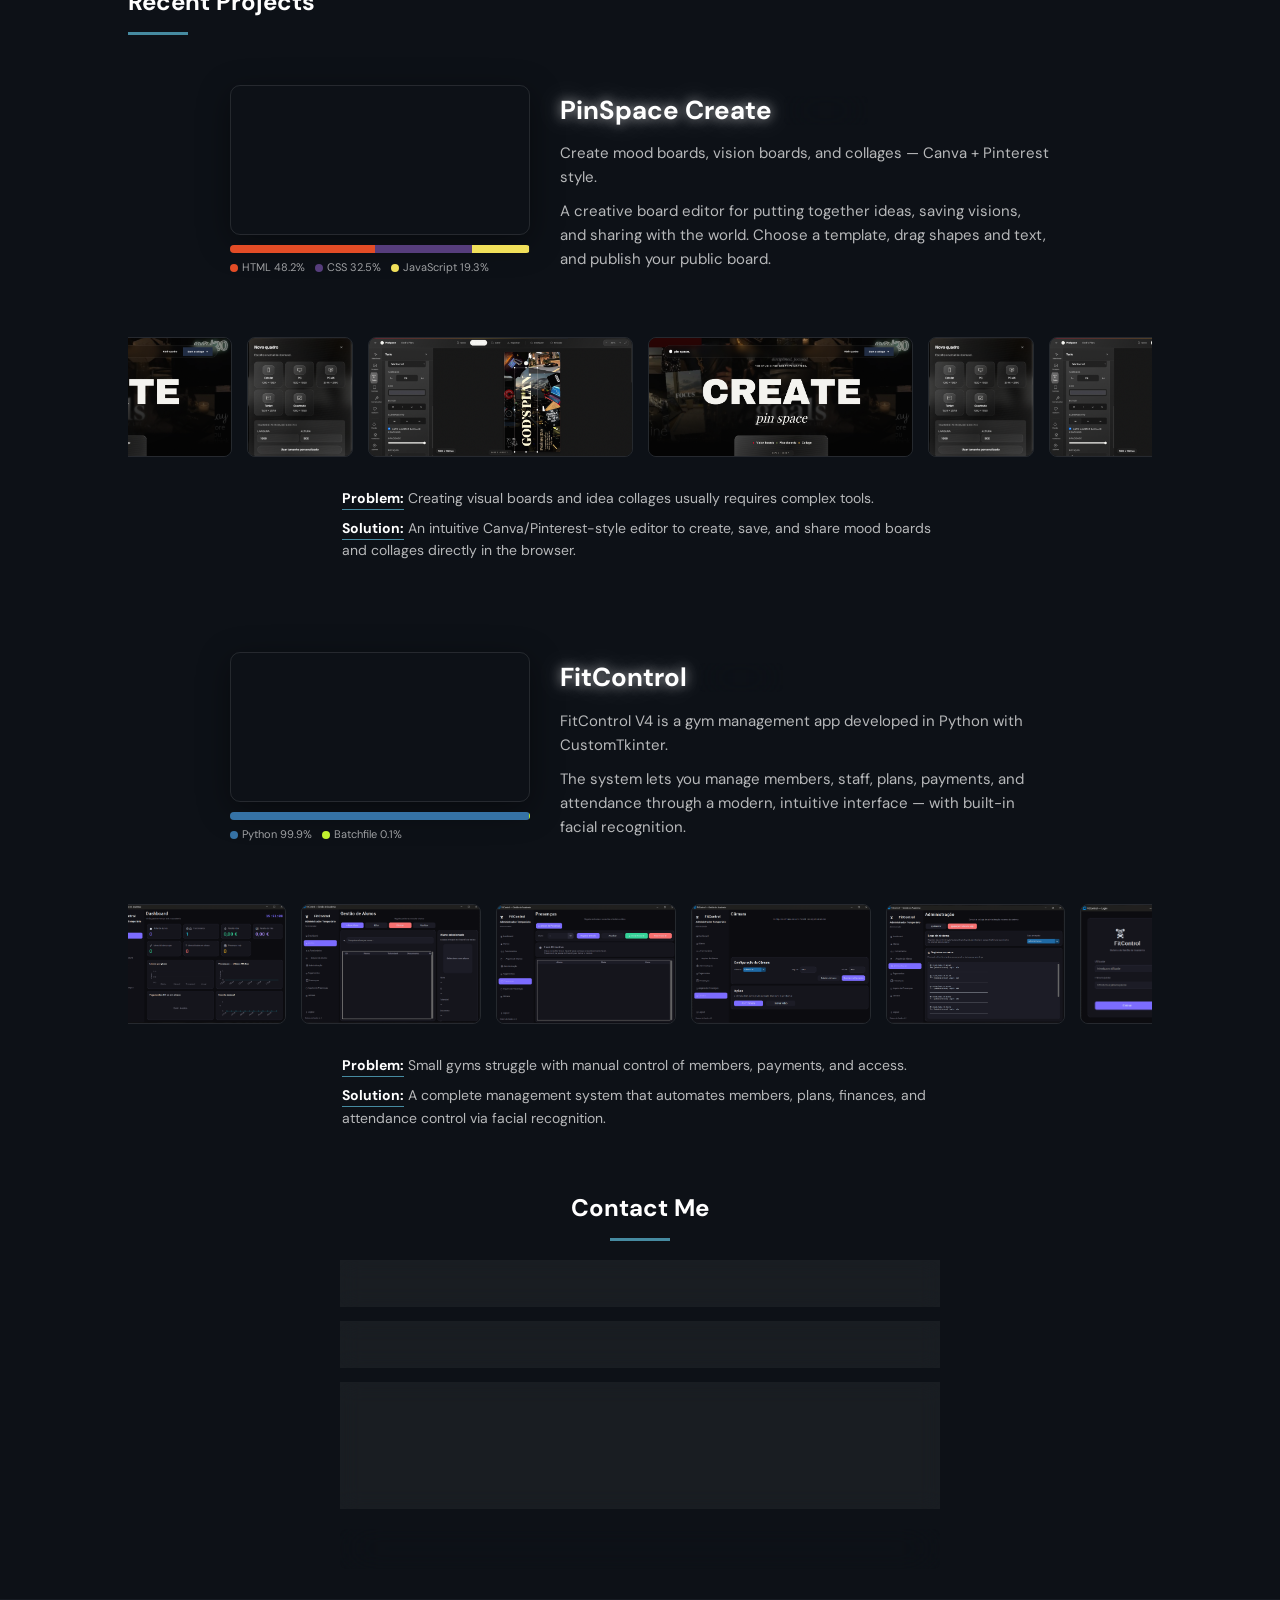
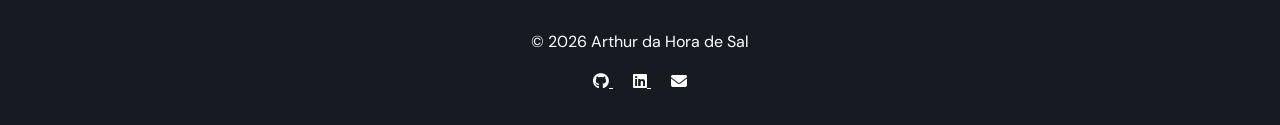
==== commit ebd0e718: "Update portfolio: fix title, add language bars, resume section, contact buttons, GitHub link" ====
--- a/index.html
+++ b/index.html
@@ -17,7 +17,7 @@
 
     <div class="logo">
         <i class="fas fa-laptop-code"></i>
-        <h2>Webbsite Portifolio</h2>
+        <h2>Website Portfolio</h2>
     </div>
 
     <nav>
@@ -38,13 +38,19 @@
         <h1>Hello, I'm Arthur Sal</h1>
         <div class="hero-card">
             <h2>Information Systems & Programming Student | Aspiring Developer</h2>
-            <button id="btnProjetos">View Projects</button>
+            <div class="hero-btns">
+                <button id="btnProjetos">View Projects</button>
+                <button id="btnContacto">Contact Me</button>
+                <a class="hero-btn" href="assets/Arthur-Sal-CV.pdf" target="_blank">Download CV</a>
+            </div>
         </div>
     </div>
 
 </section>
 
 <div class="about-skills">
+
+<div class="about-col">
 
 <section id="sobre">
 
@@ -56,9 +62,42 @@
 
 </section>
 
+<section id="resume">
+
+    <h2>Resume</h2>
+
+    <div class="resume-content">
+        <div class="resume-card">
+            <p>Download my CV to get a quick overview of my background, skills, and experience.</p>
+            <a class="repo-btn" href="assets/Arthur-Sal-CV.pdf" target="_blank">
+                <i class="fas fa-download"></i> Download CV
+            </a>
+        </div>
+
+        <div class="resume-card">
+            <p>Visit my GitHub to explore more projects and everything I've been working on.</p>
+            <a class="repo-btn" href="https://github.com/arthrtx" target="_blank">
+                <i class="fab fa-github"></i> github.com/arthrtx
+            </a>
+        </div>
+    </div>
+
+</section>
+
+</div>
+
 <section id="competencias">
     <h2>Technical Skills</h2>
-    <div class="skills"></div>
+
+    <div class="skills-group">
+        <h3>Languages</h3>
+        <div class="skills" id="skillsLanguages"></div>
+    </div>
+
+    <div class="skills-group">
+        <h3>Tools &amp; Others</h3>
+        <div class="skills" id="skillsTools"></div>
+    </div>
 </section>
 
 </div>
@@ -68,13 +107,32 @@
     <h2>Recent Projects</h2>
 
     <div class="project-content">
-        <div class="video-container">
-            <video autoplay muted loop playsinline>
-                <source src="assets/video/video.mp4" type="video/mp4">
-            </video>
+        <div class="video-col">
+            <div class="video-container">
+                <video autoplay muted loop playsinline>
+                    <source src="assets/video/video.mp4" type="video/mp4">
+                </video>
+            </div>
+            <div class="project-languages">
+                <div class="lang-bar">
+                    <span style="width:48.2%;background:#e34c26"></span>
+                    <span style="width:32.5%;background:#563d7c"></span>
+                    <span style="width:19.3%;background:#f1e05a"></span>
+                </div>
+                <div class="lang-legend">
+                    <span><i style="background:#e34c26"></i>HTML 48.2%</span>
+                    <span><i style="background:#563d7c"></i>CSS 32.5%</span>
+                    <span><i style="background:#f1e05a"></i>JavaScript 19.3%</span>
+                </div>
+            </div>
         </div>
         <div class="project-info">
-            <h3>PinSpace Create</h3>
+            <div class="project-title-row">
+                <h3>PinSpace Create</h3>
+                <a class="repo-btn" href="https://github.com/arthrtx/PinSpace_Create" target="_blank">
+                    <i class="fab fa-github"></i> GitHub
+                </a>
+            </div>
             <p>Create mood boards, vision boards, and collages — Canva + Pinterest style.</p>
             <p>A creative board editor for putting together ideas, saving visions, and sharing with the world. Choose a template, drag shapes and text, and publish your public board.</p>
         </div>
@@ -94,18 +152,40 @@
         <div class="marquee-scrollbar-thumb"></div>
     </div>
 
+    <div class="project-text">
+        <p><strong>Problem:</strong> Creating visual boards and idea collages usually requires complex tools.</p>
+        <p><strong>Solution:</strong> An intuitive Canva/Pinterest-style editor to create, save, and share mood boards and collages directly in the browser.</p>
+    </div>
+
 </section>
 
 <section id="portfolio-2">
 
     <div class="project-content">
-        <div class="video-container">
-            <video autoplay muted loop playsinline>
-                <source src="assets/video/ppv4.mp4" type="video/mp4">
-            </video>
+        <div class="video-col">
+            <div class="video-container">
+                <video autoplay muted loop playsinline>
+                    <source src="assets/video/ppv4.mp4" type="video/mp4">
+                </video>
+            </div>
+            <div class="project-languages">
+                <div class="lang-bar">
+                    <span style="width:99.9%;background:#3572A5"></span>
+                    <span style="width:0.1%;background:#c1f12e"></span>
+                </div>
+                <div class="lang-legend">
+                    <span><i style="background:#3572A5"></i>Python 99.9%</span>
+                    <span><i style="background:#c1f12e"></i>Batchfile 0.1%</span>
+                </div>
+            </div>
         </div>
         <div class="project-info">
-            <h3>FitControl</h3>
+            <div class="project-title-row">
+                <h3>FitControl</h3>
+                <a class="repo-btn" href="https://github.com/arthrtx/FitControl" target="_blank">
+                    <i class="fab fa-github"></i> GitHub
+                </a>
+            </div>
             <p>FitControl V4 is a gym management app developed in Python with CustomTkinter.</p>
             <p>The system lets you manage members, staff, plans, payments, and attendance through a modern, intuitive interface — with built-in facial recognition.</p>
         </div>
@@ -125,6 +205,11 @@
         <div class="marquee-scrollbar-thumb"></div>
     </div>
 
+    <div class="project-text">
+        <p><strong>Problem:</strong> Small gyms struggle with manual control of members, payments, and access.</p>
+        <p><strong>Solution:</strong> A complete management system that automates members, plans, finances, and attendance control via facial recognition.</p>
+    </div>
+
 </section>
 
 <div id="lightbox" class="lightbox">
@@ -134,7 +219,7 @@
 
 <section id="contacto">
 
-    <h2>Contact</h2>
+    <h2>Contact Me</h2>
 
 <form id="formContacto"
       action="https://formsubmit.co/arthurrthr1988@gmail.com"
--- a/style.css
+++ b/style.css
@@ -172,8 +172,21 @@
     text-shadow:0 0 15px rgba(139,211,255,.3);
 }
 
-button{
+.hero-btns{
+    display:flex;
+    gap:10px;
+    flex-wrap:wrap;
+    justify-content:center;
     margin-top:5px;
+}
+
+.hero-btns button{
+    margin-top:0;
+}
+
+.hero-btn{
+    display:inline-block;
+    margin-top:0;
     padding:10px 25px;
     border:1px solid rgba(255,255,255,.2);
     border-radius:8px;
@@ -191,12 +204,14 @@
     font-size:14px;
     font-weight:500;
     font-family:'DM Sans', sans-serif;
+    text-decoration:none;
+    text-align:center;
     cursor:pointer;
     transition:.3s;
     box-shadow:0 4px 15px rgba(0,0,0,.2), inset 0 0 15px rgba(255,255,255,.05);
 }
 
-button:hover{
+.hero-btn:hover{
     background:
         repeating-linear-gradient(
             45deg,
@@ -210,6 +225,44 @@
     box-shadow:0 6px 20px rgba(0,0,0,.3), inset 0 0 20px rgba(255,255,255,.08);
 }
 
+button{
+    margin-top:5px;
+    padding:10px 25px;
+    border:1px solid rgba(255,255,255,.2);
+    border-radius:8px;
+    background:
+        repeating-linear-gradient(
+            45deg,
+            rgba(255,255,255,.08) 0px,
+            transparent 1px,
+            transparent 4px
+        ),
+        rgba(255,255,255,.08);
+    backdrop-filter:blur(20px);
+    -webkit-backdrop-filter:blur(20px);
+    color:white;
+    font-size:14px;
+    font-weight:500;
+    font-family:'DM Sans', sans-serif;
+    cursor:pointer;
+    transition:.3s;
+    box-shadow:0 4px 15px rgba(0,0,0,.2), inset 0 0 15px rgba(255,255,255,.05);
+}
+
+button:hover{
+    background:
+        repeating-linear-gradient(
+            45deg,
+            rgba(255,255,255,.12) 0px,
+            transparent 1px,
+            transparent 4px
+        ),
+        rgba(255,255,255,.15);
+    border-color:rgba(255,255,255,.4);
+    transform:translateY(-2px);
+    box-shadow:0 6px 20px rgba(0,0,0,.3), inset 0 0 20px rgba(255,255,255,.08);
+}
+
 button:active{
     transform:scale(0.98);
 }
@@ -229,6 +282,64 @@
     gap:40px;
     padding:30px 10%;
     align-items:flex-start;
+}
+
+.about-col{
+    flex:1;
+    min-width:0;
+    display:flex;
+    flex-direction:column;
+    gap:30px;
+}
+
+.gh-link{
+    margin-top:15px;
+}
+
+#sobre h2::after,
+#resume h2::after,
+#competencias h2::after{
+    margin:10px 0;
+}
+
+.resume-content{
+    display:flex;
+    flex-direction:column;
+    gap:16px;
+    margin-top:10px;
+}
+
+.resume-card{
+    background:
+        repeating-linear-gradient(
+            45deg,
+            rgba(255,255,255,.08) 0px,
+            transparent 1px,
+            transparent 4px
+        ),
+        rgba(255,255,255,.08);
+    backdrop-filter:blur(20px);
+    -webkit-backdrop-filter:blur(20px);
+    border:1px solid rgba(255,255,255,.2);
+    border-radius:var(--radius);
+    padding:12px 16px;
+    display:flex;
+    flex-direction:column;
+    gap:8px;
+    align-items:flex-start;
+}
+
+.resume-card p{
+    font-size:13px;
+    color:rgba(255,255,255,.7);
+    line-height:1.5;
+    text-align:left;
+    margin:0;
+}
+
+.resume-card .repo-btn{
+    padding:5px 14px;
+    font-size:12px;
 }
 
 .about-skills section{
@@ -391,15 +502,42 @@
     transform:scaleY(1.2);
 }
 
-
-.skills{
-    display:grid;
-    grid-template-columns:repeat(auto-fill, minmax(140px, 1fr));
+.project-text{
+    max-width:800px;
+    margin:20px auto 0;
+    padding:0 10%;
+    display:flex;
+    flex-direction:column;
+    gap:8px;
+}
+
+.project-text p{
+    font-size:14px;
+    color:rgba(255,255,255,.7);
+    line-height:1.6;
+    text-align:left;
+}
+
+.project-text strong{
+    color:#ffffff;
+    border-bottom:1px solid var(--azul);
+    padding-bottom:2px;
+}
+
+.project-title-row{
+    display:flex;
+    align-items:center;
     gap:12px;
-    margin-top:15px;
-}
-
-.skills span{
+    flex-wrap:wrap;
+}
+
+.repo-btn{
+    display:inline-flex;
+    align-items:center;
+    gap:6px;
+    padding:4px 12px;
+    border:1px solid rgba(255,255,255,.2);
+    border-radius:6px;
     background:
         repeating-linear-gradient(
             45deg,
@@ -410,12 +548,69 @@
         rgba(255,255,255,.08);
     backdrop-filter:blur(20px);
     -webkit-backdrop-filter:blur(20px);
-    padding:10px 16px;
+    color:white;
+    font-size:12px;
+    font-weight:500;
+    font-family:'DM Sans', sans-serif;
+    text-decoration:none;
+    cursor:pointer;
+    transition:.3s;
+    box-shadow:0 4px 15px rgba(0,0,0,.2), inset 0 0 15px rgba(255,255,255,.05);
+    flex-shrink:0;
+}
+
+.repo-btn:hover{
+    background:
+        repeating-linear-gradient(
+            45deg,
+            rgba(255,255,255,.12) 0px,
+            transparent 1px,
+            transparent 4px
+        ),
+        rgba(255,255,255,.15);
+    border-color:rgba(255,255,255,.4);
+    transform:translateY(-2px);
+    box-shadow:0 6px 20px rgba(0,0,0,.3), inset 0 0 20px rgba(255,255,255,.08);
+}
+
+
+.skills-group{
+    margin-top:20px;
+}
+
+.skills-group h3{
+    font-family:'DM Sans', sans-serif;
+    font-size:16px;
+    font-weight:600;
+    color:rgba(255,255,255,.85);
+    letter-spacing:.5px;
+}
+
+.skills{
+    display:flex;
+    flex-wrap:wrap;
+    gap:10px;
+    margin-top:12px;
+}
+
+.skills span{
+    background:
+        repeating-linear-gradient(
+            45deg,
+            rgba(255,255,255,.08) 0px,
+            transparent 1px,
+            transparent 4px
+        ),
+        rgba(255,255,255,.08);
+    backdrop-filter:blur(20px);
+    -webkit-backdrop-filter:blur(20px);
+    padding:8px 14px;
     border-radius:var(--radius);
     border:1px solid rgba(255,255,255,.2);
     transition:.3s;
     text-align:center;
     font-size:14px;
+    flex:0 0 auto;
 }
 
 .skills span:hover{
@@ -444,6 +639,58 @@
     display:block;
 }
 
+.video-col{
+    width:100%;
+    max-width:500px;
+    flex:0 1 500px;
+    min-width:0;
+}
+
+.video-col .video-container{
+    max-width:100%;
+    flex:none;
+}
+
+.project-languages{
+    margin-top:10px;
+}
+
+.lang-bar{
+    display:flex;
+    height:8px;
+    border-radius:999px;
+    overflow:hidden;
+    background:rgba(255,255,255,.08);
+}
+
+.lang-bar span{
+    display:block;
+    height:100%;
+}
+
+.lang-legend{
+    display:flex;
+    flex-wrap:wrap;
+    gap:10px;
+    margin-top:6px;
+    font-size:11px;
+    color:rgba(255,255,255,.6);
+}
+
+.lang-legend span{
+    display:flex;
+    align-items:center;
+    gap:4px;
+}
+
+.lang-legend i{
+    width:8px;
+    height:8px;
+    border-radius:50%;
+    display:inline-block;
+    flex-shrink:0;
+}
+
 .project-content{
     display:flex;
     gap:30px;
@@ -465,7 +712,7 @@
     font-size:26px;
     font-weight:700;
     color:#ffffff;
-    text-shadow:0 0 20px rgba(255,255,255,.4);
+    text-shadow:0 0 12px rgba(255,255,255,.6), 0 0 28px rgba(255,255,255,.35);
 }
 
 .project-info p{
@@ -627,6 +874,11 @@
         padding:15px 5%;
     }
 
+    .video-col{
+        max-width:500px;
+        margin:0 auto;
+    }
+
     .video-container{
         max-width:500px;
         margin:0 auto;
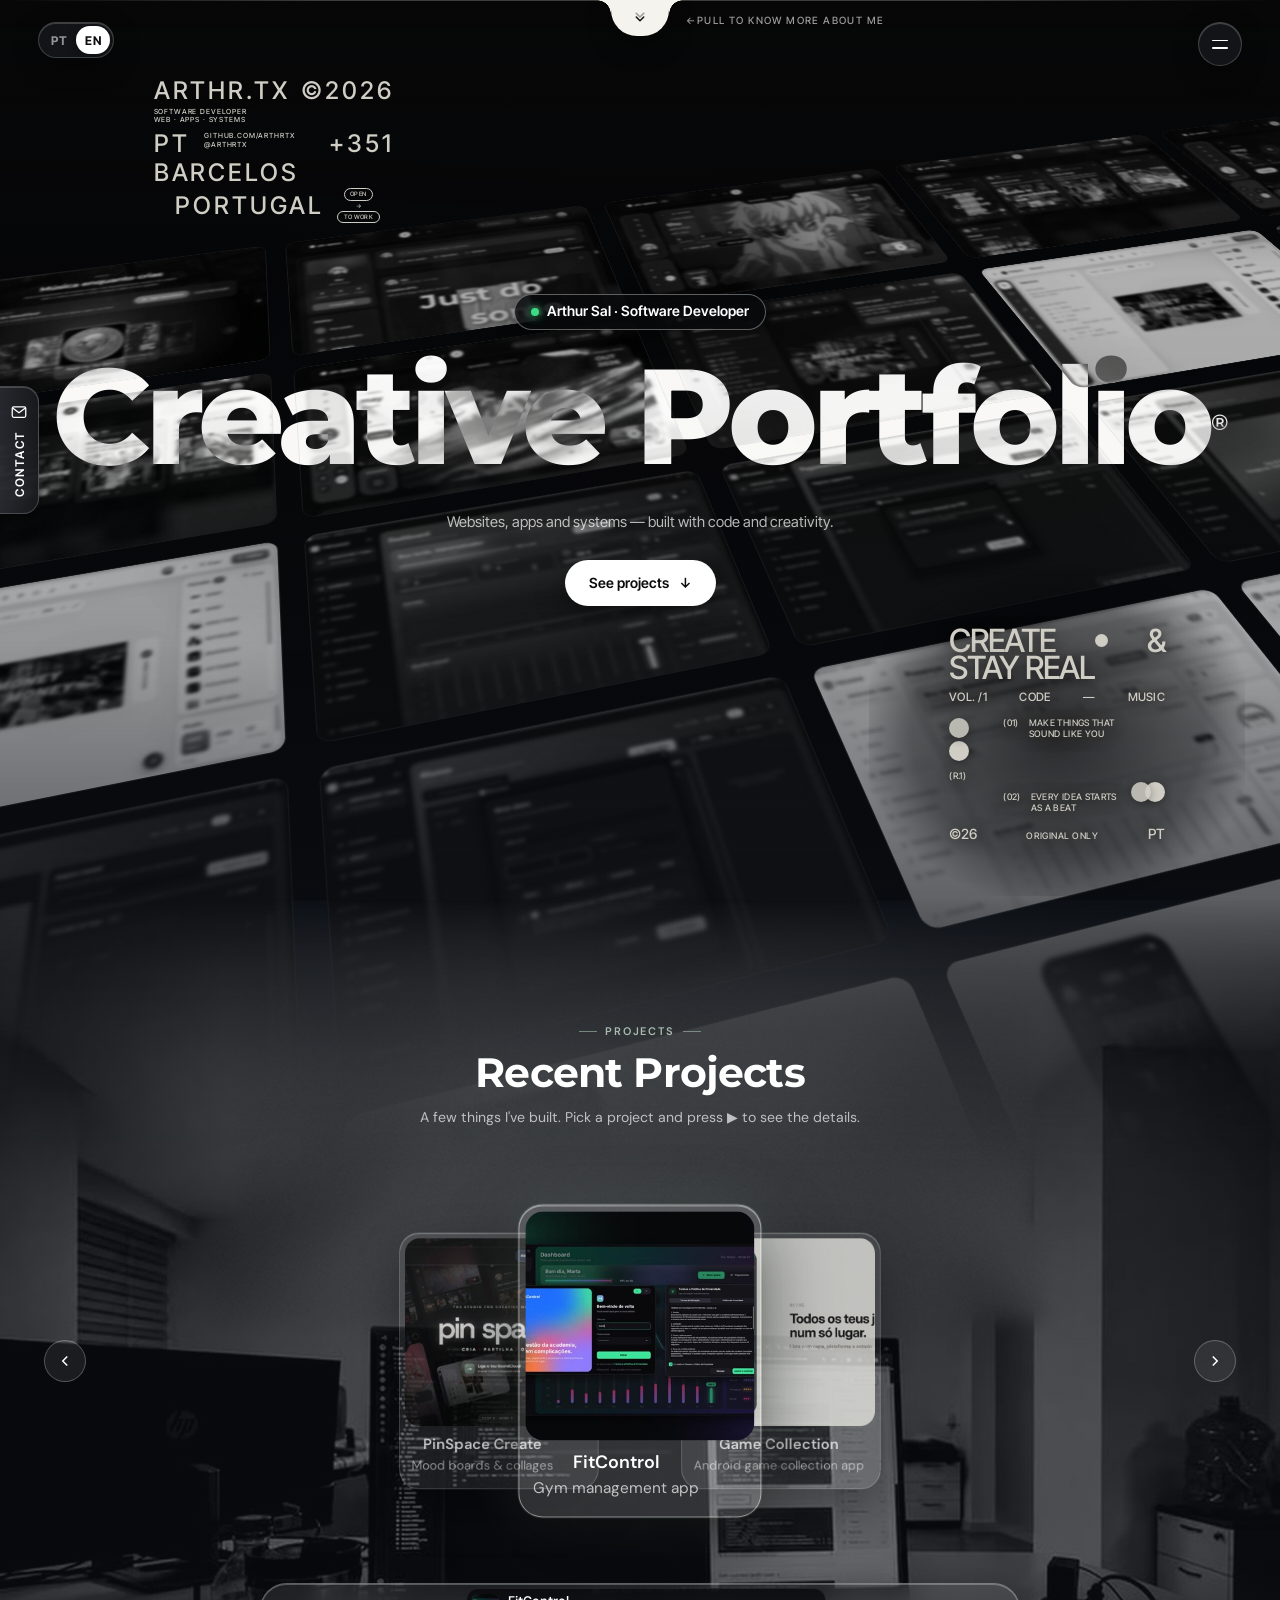
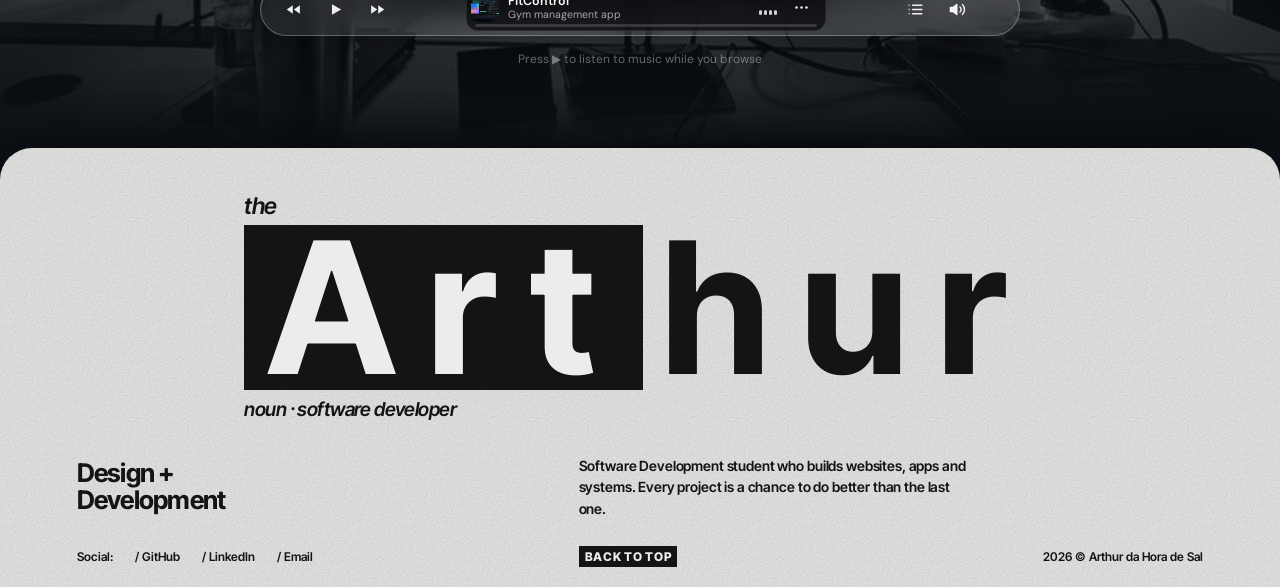
==== commit 2a207128: "update Novo design do portfólio + limpeza de código." ====
--- a/index.html
+++ b/index.html
@@ -6,221 +6,232 @@
     <meta name="viewport" content="width=device-width, initial-scale=1.0">
     <title>Arthur Sal | Portfolio</title>
 
-    <link rel="stylesheet" href="style.css">
+    <link rel="stylesheet" href="style.css?v=90">
     <link rel="stylesheet" href="https://cdnjs.cloudflare.com/ajax/libs/font-awesome/6.6.0/css/all.min.css">
-    <link href="https://fonts.googleapis.com/css2?family=Anton&family=DM+Sans:wght@300;400;500;600&family=Montserrat:wght@300;400;600&display=swap" rel="stylesheet">
+    <link href="https://fonts.googleapis.com/css2?family=Anton&family=Inter+Tight:wght@400;500;600&family=DM+Sans:wght@300;400;500;600&family=Montserrat:wght@300;400;600;700;800;900&family=Roboto+Slab:wght@300;400&family=Urbanist:wght@300;400&display=swap" rel="stylesheet">
 </head>
 
 <body>
 
-<header>
-
-    <div class="logo">
-        <i class="fas fa-laptop-code"></i>
-        <h2>Website Portfolio</h2>
-    </div>
-
-    <nav>
-        <a href="#inicio">Home</a>
-        <a href="#sobre">About</a>
-        <a href="#competencias">Skills</a>
-        <a href="#portfolio">Recent Projects</a>
-        <a href="#contacto">Contact</a>
-    </nav>
-
-</header>
+<button class="menu-btn" id="menuBtn" aria-label="Open menu" aria-expanded="false" aria-controls="sideNav">
+    <span></span><span></span><span></span>
+</button>
+
+<nav class="side-nav" id="sideNav" aria-label="Main menu">
+    <div class="side-pill">
+        <a class="side-item" href="#inicio" data-target="inicio">
+            <span class="side-ico"><svg viewBox="0 0 24 24" aria-hidden="true"><path d="M3 10.5 12 3l9 7.5"/><path d="M5 9.5V20h5v-6h4v6h5V9.5"/></svg></span>
+            <span class="side-label" data-i18n="nav.home">Home</span>
+        </a>
+        <a class="side-item" href="#sobre" data-target="" data-open-panel>
+            <span class="side-ico"><svg viewBox="0 0 24 24" aria-hidden="true"><circle cx="12" cy="8" r="4"/><path d="M4 21c1.5-4 4.5-6 8-6s6.5 2 8 6"/></svg></span>
+            <span class="side-label" data-i18n="nav.about">About</span>
+        </a>
+        <a class="side-item" href="#portfolio" data-target="portfolio">
+            <span class="side-ico"><svg viewBox="0 0 24 24" aria-hidden="true"><path d="M3 6.5A1.5 1.5 0 0 1 4.5 5H9l2 2.5h8.5A1.5 1.5 0 0 1 21 9v9.5a1.5 1.5 0 0 1-1.5 1.5h-15A1.5 1.5 0 0 1 3 18.5z"/></svg></span>
+            <span class="side-label" data-i18n="nav.projects">Projects</span>
+        </a>
+    </div>
+    <a class="side-round side-item" href="#contacto" data-target="" data-open-contact aria-label="Contact">
+        <svg viewBox="0 0 24 24" aria-hidden="true"><rect x="3" y="5" width="18" height="14" rx="2"/><path d="m3.5 6.5 8.5 6.5 8.5-6.5"/></svg>
+    </a>
+</nav>
 
 <main>
 
-<section id="inicio" class="hero">
-
-    <div class="hero-texto">
-        <h1>Hello, I'm Arthur Sal</h1>
-        <div class="hero-card">
-            <h2>Information Systems & Programming Student | Aspiring Developer</h2>
-            <div class="hero-btns">
-                <button id="btnProjetos">View Projects</button>
-                <button id="btnContacto">Contact Me</button>
-                <a class="hero-btn" href="assets/Arthur-Sal-CV.pdf" target="_blank">Download CV</a>
-            </div>
-        </div>
+<section id="inicio" class="hero kh">
+
+    <div class="kh-screens" aria-hidden="true">
+        <div class="kh-plane">
+            <div class="kh-row" style="--d:70s"><div class="kh-track"><img src="assets/hero/b01.jpg?v=90" alt="" loading="eager" decoding="async"><img src="assets/hero/b02.jpg?v=90" alt="" loading="eager" decoding="async"><img src="assets/hero/b03.jpg?v=90" alt="" loading="eager" decoding="async"><img src="assets/hero/b04.jpg?v=90" alt="" loading="eager" decoding="async"><img src="assets/hero/b05.jpg?v=90" alt="" loading="eager" decoding="async"><img src="assets/hero/b06.jpg?v=90" alt="" loading="eager" decoding="async"><img src="assets/hero/b07.jpg?v=90" alt="" loading="eager" decoding="async"><img src="assets/hero/b08.jpg?v=90" alt="" loading="eager" decoding="async"><img src="assets/hero/b09.jpg?v=90" alt="" loading="eager" decoding="async"><img src="assets/hero/b01.jpg?v=90" alt="" loading="eager" decoding="async"><img src="assets/hero/b02.jpg?v=90" alt="" loading="eager" decoding="async"><img src="assets/hero/b03.jpg?v=90" alt="" loading="eager" decoding="async"><img src="assets/hero/b04.jpg?v=90" alt="" loading="eager" decoding="async"><img src="assets/hero/b05.jpg?v=90" alt="" loading="eager" decoding="async"><img src="assets/hero/b06.jpg?v=90" alt="" loading="eager" decoding="async"><img src="assets/hero/b07.jpg?v=90" alt="" loading="eager" decoding="async"><img src="assets/hero/b08.jpg?v=90" alt="" loading="eager" decoding="async"><img src="assets/hero/b09.jpg?v=90" alt="" loading="eager" decoding="async"></div></div>
+            <div class="kh-row" style="--d:79s"><div class="kh-track"><img src="assets/hero/b04.jpg?v=90" alt="" loading="eager" decoding="async"><img src="assets/hero/b05.jpg?v=90" alt="" loading="eager" decoding="async"><img src="assets/hero/b06.jpg?v=90" alt="" loading="eager" decoding="async"><img src="assets/hero/b07.jpg?v=90" alt="" loading="eager" decoding="async"><img src="assets/hero/b08.jpg?v=90" alt="" loading="eager" decoding="async"><img src="assets/hero/b09.jpg?v=90" alt="" loading="eager" decoding="async"><img src="assets/hero/b10.jpg?v=90" alt="" loading="eager" decoding="async"><img src="assets/hero/b11.jpg?v=90" alt="" loading="eager" decoding="async"><img src="assets/hero/b12.jpg?v=90" alt="" loading="eager" decoding="async"><img src="assets/hero/b04.jpg?v=90" alt="" loading="eager" decoding="async"><img src="assets/hero/b05.jpg?v=90" alt="" loading="eager" decoding="async"><img src="assets/hero/b06.jpg?v=90" alt="" loading="eager" decoding="async"><img src="assets/hero/b07.jpg?v=90" alt="" loading="eager" decoding="async"><img src="assets/hero/b08.jpg?v=90" alt="" loading="eager" decoding="async"><img src="assets/hero/b09.jpg?v=90" alt="" loading="eager" decoding="async"><img src="assets/hero/b10.jpg?v=90" alt="" loading="eager" decoding="async"><img src="assets/hero/b11.jpg?v=90" alt="" loading="eager" decoding="async"><img src="assets/hero/b12.jpg?v=90" alt="" loading="eager" decoding="async"></div></div>
+            <div class="kh-row" style="--d:88s"><div class="kh-track"><img src="assets/hero/b07.jpg?v=90" alt="" loading="eager" decoding="async"><img src="assets/hero/b08.jpg?v=90" alt="" loading="eager" decoding="async"><img src="assets/hero/b09.jpg?v=90" alt="" loading="eager" decoding="async"><img src="assets/hero/b10.jpg?v=90" alt="" loading="eager" decoding="async"><img src="assets/hero/b11.jpg?v=90" alt="" loading="eager" decoding="async"><img src="assets/hero/b12.jpg?v=90" alt="" loading="eager" decoding="async"><img src="assets/hero/b13.jpg?v=90" alt="" loading="eager" decoding="async"><img src="assets/hero/b14.jpg?v=90" alt="" loading="eager" decoding="async"><img src="assets/hero/b15.jpg?v=90" alt="" loading="eager" decoding="async"><img src="assets/hero/b07.jpg?v=90" alt="" loading="eager" decoding="async"><img src="assets/hero/b08.jpg?v=90" alt="" loading="eager" decoding="async"><img src="assets/hero/b09.jpg?v=90" alt="" loading="eager" decoding="async"><img src="assets/hero/b10.jpg?v=90" alt="" loading="eager" decoding="async"><img src="assets/hero/b11.jpg?v=90" alt="" loading="eager" decoding="async"><img src="assets/hero/b12.jpg?v=90" alt="" loading="eager" decoding="async"><img src="assets/hero/b13.jpg?v=90" alt="" loading="eager" decoding="async"><img src="assets/hero/b14.jpg?v=90" alt="" loading="eager" decoding="async"><img src="assets/hero/b15.jpg?v=90" alt="" loading="eager" decoding="async"></div></div>
+            <div class="kh-row" style="--d:97s"><div class="kh-track"><img src="assets/hero/b10.jpg?v=90" alt="" loading="eager" decoding="async"><img src="assets/hero/b11.jpg?v=90" alt="" loading="eager" decoding="async"><img src="assets/hero/b12.jpg?v=90" alt="" loading="eager" decoding="async"><img src="assets/hero/b13.jpg?v=90" alt="" loading="eager" decoding="async"><img src="assets/hero/b14.jpg?v=90" alt="" loading="eager" decoding="async"><img src="assets/hero/b15.jpg?v=90" alt="" loading="eager" decoding="async"><img src="assets/hero/b16.jpg?v=90" alt="" loading="eager" decoding="async"><img src="assets/hero/b17.jpg?v=90" alt="" loading="eager" decoding="async"><img src="assets/hero/b01.jpg?v=90" alt="" loading="eager" decoding="async"><img src="assets/hero/b10.jpg?v=90" alt="" loading="eager" decoding="async"><img src="assets/hero/b11.jpg?v=90" alt="" loading="eager" decoding="async"><img src="assets/hero/b12.jpg?v=90" alt="" loading="eager" decoding="async"><img src="assets/hero/b13.jpg?v=90" alt="" loading="eager" decoding="async"><img src="assets/hero/b14.jpg?v=90" alt="" loading="eager" decoding="async"><img src="assets/hero/b15.jpg?v=90" alt="" loading="eager" decoding="async"><img src="assets/hero/b16.jpg?v=90" alt="" loading="eager" decoding="async"><img src="assets/hero/b17.jpg?v=90" alt="" loading="eager" decoding="async"><img src="assets/hero/b01.jpg?v=90" alt="" loading="eager" decoding="async"></div></div>
+            <div class="kh-row" style="--d:106s"><div class="kh-track"><img src="assets/hero/b13.jpg?v=90" alt="" loading="eager" decoding="async"><img src="assets/hero/b14.jpg?v=90" alt="" loading="eager" decoding="async"><img src="assets/hero/b15.jpg?v=90" alt="" loading="eager" decoding="async"><img src="assets/hero/b16.jpg?v=90" alt="" loading="eager" decoding="async"><img src="assets/hero/b17.jpg?v=90" alt="" loading="eager" decoding="async"><img src="assets/hero/b01.jpg?v=90" alt="" loading="eager" decoding="async"><img src="assets/hero/b02.jpg?v=90" alt="" loading="eager" decoding="async"><img src="assets/hero/b03.jpg?v=90" alt="" loading="eager" decoding="async"><img src="assets/hero/b04.jpg?v=90" alt="" loading="eager" decoding="async"><img src="assets/hero/b13.jpg?v=90" alt="" loading="eager" decoding="async"><img src="assets/hero/b14.jpg?v=90" alt="" loading="eager" decoding="async"><img src="assets/hero/b15.jpg?v=90" alt="" loading="eager" decoding="async"><img src="assets/hero/b16.jpg?v=90" alt="" loading="eager" decoding="async"><img src="assets/hero/b17.jpg?v=90" alt="" loading="eager" decoding="async"><img src="assets/hero/b01.jpg?v=90" alt="" loading="eager" decoding="async"><img src="assets/hero/b02.jpg?v=90" alt="" loading="eager" decoding="async"><img src="assets/hero/b03.jpg?v=90" alt="" loading="eager" decoding="async"><img src="assets/hero/b04.jpg?v=90" alt="" loading="eager" decoding="async"></div></div>
+        </div>
+    </div>
+    <div class="kh-veil" aria-hidden="true"></div>
+
+    <span class="kh-pull-hint" aria-hidden="true" data-i18n="kh.pull">Pull to know more about me</span>
+    <button class="kh-pull" id="aboutPull" type="button" aria-label="Open about me" aria-controls="aboutPaper" aria-expanded="false">
+        <svg viewBox="0 0 24 24" aria-hidden="true"><path class="c1" d="m7 7 5 5 5-5"/><path class="c2" d="m7 12 5 5 5-5"/></svg>
+    </button>
+    <button class="lang-btn kh-lang" id="langBtn" type="button" aria-label="Mudar para português"><b class="lang-pill" aria-hidden="true"></b><span data-l="pt">PT</span><span data-l="en">EN</span></button>
+
+    <div class="kh-meta" aria-hidden="true">
+        <div class="km-row km-1"><span>ARTHR.TX</span><span>©2026</span></div>
+        <div class="km-small km-s1" data-i18n-html="km.s1">Software developer<br>web · apps · systems</div>
+        <div class="km-row km-2"><span>PT</span><span class="km-small">github.com/arthrtx<br>@arthrtx</span><span>+351</span></div>
+        <div class="km-row km-3"><span>BARCELOS</span></div>
+        <div class="km-row km-4"><span>PORTUGAL</span><span class="km-badge"><i data-i18n="km.b1">Open</i><b>→</b><i data-i18n="km.b2">To work</i></span></div>
+    </div>
+
+    <div class="kh-poster" aria-hidden="true">
+        <div class="kp-title"><span><b data-i18n="kp.t1">CREATE</b> <i class="kp-dot"></i> &amp;</span><span data-i18n="kp.t2">STAY REAL</span></div>
+        <div class="kp-row kp-dates"><span>VOL. /1</span><span data-i18n="kp.code">CODE</span><span>—</span><span data-i18n="kp.music">MUSIC</span></div>
+        <div class="kp-grid">
+            <div class="kp-dots"><i></i><i></i></div>
+            <div class="kp-item kp-i1"><b>(01)</b><span data-i18n-html="kp.1">Make things that<br>sound like you</span></div>
+            <div class="kp-tag">(R.1)</div>
+            <div class="kp-item kp-i2"><b>(02)</b><span data-i18n-html="kp.2">Every idea starts<br>as a beat</span></div>
+            <div class="kp-dots kp-dots-r"><i></i><i></i></div>
+        </div>
+        <div class="kp-row kp-foot"><span>©26</span><span data-i18n="kp.3">Original only</span><span>PT</span></div>
+    </div>
+
+    <div class="kh-center">
+        <span class="kh-badge"><i></i><span data-i18n="kh.badge">Arthur Sal · Software Developer</span></span>
+        <h1 class="kh-title" aria-label="Creative Portfolio®"><span>Creative</span> <span>Portfolio<sup class="kh-reg" aria-hidden="true">®</sup></span></h1>
+        <p class="kh-sub" data-i18n="kh.sub">Websites, apps and systems — built with code and creativity.</p>
+        <a class="kh-cta" href="#portfolio"><span data-i18n="kh.cta">See projects</span> <i aria-hidden="true">↓</i></a>
     </div>
 
 </section>
 
-<div class="about-skills">
-
-<div class="about-col">
-
-<section id="sobre">
-
-    <h2>About Me</h2>
-
-    <p>
-        I'm a Software Development student focused on programming and systems analysis. I enjoy combining technology and creativity to build practical and interesting projects. I'm currently looking for opportunities where I can learn, develop my skills, and gain experience in the tech industry.
-    </p>
+<section id="portfolio" class="music proj-music">
+
+    <div class="pm-bg" aria-hidden="true"></div>
+    <div class="music-ambient" id="pmAmbient" aria-hidden="true"></div>
+
+    <div class="pm-inner">
+
+        <header class="music-head">
+            <span class="music-head-kicker" data-i18n="pm.kicker">Projects</span>
+            <h2 class="music-head-title" data-i18n="projects.title">Recent Projects</h2>
+            <p class="music-head-sub" data-i18n="pm.sub">A few things I've built. Pick a project and press ▶ to see the details.</p>
+        </header>
+
+        <div class="music-stage">
+            <button type="button" class="music-nav music-nav-prev" id="pmFlowPrev" aria-label="Previous project">
+                <svg width="18" height="18" viewBox="0 0 24 24" fill="none" stroke="currentColor" stroke-width="2"><path d="m15 18-6-6 6-6"/></svg>
+            </button>
+
+            <div class="music-flow" id="pmFlow" role="listbox" aria-label="Projects" tabindex="0">
+
+                <button type="button" class="music-card" data-project="pinspace" role="option">
+                    <span class="music-card-art"><video src="assets/projects/pinspace/demo.mp4" poster="assets/projects/pinspace/poster.jpg" muted loop playsinline preload="none"></video></span>
+                    <span class="music-card-text">
+                        <strong>PinSpace Create</strong>
+                        <small data-i18n="card.pin">Mood boards &amp; collages</small>
+                    </span>
+                </button>
+
+                <button type="button" class="music-card" data-project="fitcontrol" role="option">
+                    <span class="music-card-art"><video src="assets/projects/fitcontrol/promo.mp4" poster="assets/projects/fitcontrol/poster.jpg" muted loop playsinline preload="none"></video></span>
+                    <span class="music-card-text">
+                        <strong>FitControl</strong>
+                        <small data-i18n="card.fit">Gym management app</small>
+                    </span>
+                </button>
+
+                <button type="button" class="music-card" data-project="gamecollection" role="option">
+                    <span class="music-card-art"><video src="assets/projects/gamecollection/promo.mp4" poster="assets/projects/gamecollection/poster.jpg" muted loop playsinline preload="none"></video></span>
+                    <span class="music-card-text">
+                        <strong>Game Collection</strong>
+                        <small data-i18n="card.gc">Android game collection app</small>
+                    </span>
+                </button>
+
+            </div>
+
+            <button type="button" class="music-nav music-nav-next" id="pmFlowNext" aria-label="Next project">
+                <svg width="18" height="18" viewBox="0 0 24 24" fill="none" stroke="currentColor" stroke-width="2"><path d="m9 18 6-6-6-6"/></svg>
+            </button>
+        </div>
+
+        <div class="music-bar" id="pmBar">
+            <div class="music-bar-controls">
+                <button type="button" class="music-ctl" id="pmPrev" aria-label="Previous project">
+                    <svg width="22" height="22" viewBox="0 0 24 24" fill="currentColor"><path d="M11 6v12L2.5 12zM21 6v12l-8.5-6z"/></svg>
+                </button>
+                <button type="button" class="music-ctl music-ctl-main" id="pmPlay" aria-label="Open project">
+                    <svg width="22" height="22" viewBox="0 0 24 24" fill="currentColor"><path d="M7 4.5v15l13-7.5z"/></svg>
+                </button>
+                <button type="button" class="music-ctl" id="pmNext" aria-label="Next project">
+                    <svg width="22" height="22" viewBox="0 0 24 24" fill="currentColor"><path d="M13 6v12l8.5-6zM3 6v12l8.5-6z"/></svg>
+                </button>
+            </div>
+
+            <div class="music-now" id="pmNow" role="button" tabindex="0" aria-label="Open project">
+                <span class="music-now-art"><img id="pmNowArt" src="assets/projects/pinspace/poster.jpg" alt=""></span>
+                <span class="music-now-text">
+                    <strong id="pmNowTitle">PinSpace Create</strong>
+                    <small id="pmNowSub">Mood boards &amp; collages</small>
+                </span>
+                <span class="music-eq" aria-hidden="true"><i></i><i></i><i></i><i></i></span>
+                <a class="music-ctl music-ctl-sm" id="pmGit" href="https://github.com/arthrtx" target="_blank" rel="noopener" aria-label="Open on GitHub" title="GitHub">
+                    <svg width="18" height="18" viewBox="0 0 24 24" fill="currentColor"><circle cx="5" cy="12" r="1.8"/><circle cx="12" cy="12" r="1.8"/><circle cx="19" cy="12" r="1.8"/></svg>
+                </a>
+                <div class="music-progress" aria-hidden="true"><i id="pmProgress"></i></div>
+            </div>
+
+            <div class="music-bar-extra">
+                <button type="button" class="music-ctl" id="pmQueueToggle" aria-label="Track list" aria-expanded="false">
+                    <svg width="20" height="20" viewBox="0 0 24 24" fill="none" stroke="currentColor" stroke-width="2" stroke-linecap="round"><path d="M8 6h13M8 12h13M8 18h13M3 6h.01M3 12h.01M3 18h.01"/></svg>
+                </button>
+                <div class="music-volume">
+                    <button type="button" class="music-ctl" id="pmMute" aria-label="Mute">
+                        <svg width="20" height="20" viewBox="0 0 24 24" fill="none" stroke="currentColor" stroke-width="2" stroke-linecap="round" stroke-linejoin="round"><path d="M11 5 6 9H2v6h4l5 4z" fill="currentColor"/><path class="i-wave" d="M15.5 8.5a5 5 0 0 1 0 7M19 5a10 10 0 0 1 0 14"/></svg>
+                    </button>
+                    <input type="range" id="pmVolume" min="0" max="100" value="70" aria-label="Volume">
+                </div>
+            </div>
+
+            <div class="music-queue" id="pmQueue" hidden>
+                <ol id="pmQueueList"></ol>
+            </div>
+        </div>
+
+        <p class="music-credit" data-i18n="pm.credit2">Press ▶ to listen to music while you browse</p>
+
+    </div>
 
 </section>
 
-<section id="resume">
-
-    <h2>Resume</h2>
-
-    <div class="resume-content">
-        <div class="resume-card">
-            <p>Download my CV to get a quick overview of my background, skills, and experience.</p>
-            <a class="repo-btn" href="assets/Arthur-Sal-CV.pdf" target="_blank">
-                <i class="fas fa-download"></i> Download CV
-            </a>
-        </div>
-
-        <div class="resume-card">
-            <p>Visit my GitHub to explore more projects and everything I've been working on.</p>
-            <a class="repo-btn" href="https://github.com/arthrtx" target="_blank">
-                <i class="fab fa-github"></i> github.com/arthrtx
-            </a>
-        </div>
-    </div>
-
-</section>
-
-</div>
-
-<section id="competencias">
-    <h2>Technical Skills</h2>
-
-    <div class="skills-group">
-        <h3>Languages</h3>
-        <div class="skills" id="skillsLanguages"></div>
-    </div>
-
-    <div class="skills-group">
-        <h3>Tools &amp; Others</h3>
-        <div class="skills" id="skillsTools"></div>
-    </div>
-</section>
-
-</div>
-
-<section id="portfolio">
-
-    <h2>Recent Projects</h2>
-
-    <div class="project-content">
-        <div class="video-col">
-            <div class="video-container">
-                <video autoplay muted loop playsinline>
-                    <source src="assets/video/video.mp4" type="video/mp4">
-                </video>
-            </div>
-            <div class="project-languages">
-                <div class="lang-bar">
-                    <span style="width:48.2%;background:#e34c26"></span>
-                    <span style="width:32.5%;background:#563d7c"></span>
-                    <span style="width:19.3%;background:#f1e05a"></span>
-                </div>
-                <div class="lang-legend">
-                    <span><i style="background:#e34c26"></i>HTML 48.2%</span>
-                    <span><i style="background:#563d7c"></i>CSS 32.5%</span>
-                    <span><i style="background:#f1e05a"></i>JavaScript 19.3%</span>
-                </div>
-            </div>
-        </div>
-        <div class="project-info">
-            <div class="project-title-row">
-                <h3>PinSpace Create</h3>
-                <a class="repo-btn" href="https://github.com/arthrtx/PinSpace_Create" target="_blank">
-                    <i class="fab fa-github"></i> GitHub
-                </a>
-            </div>
-            <p>Create mood boards, vision boards, and collages — Canva + Pinterest style.</p>
-            <p>A creative board editor for putting together ideas, saving visions, and sharing with the world. Choose a template, drag shapes and text, and publish your public board.</p>
-        </div>
-    </div>
-
-    <div class="marquee">
-        <div class="marquee-track">
-            <img src="assets/img/pin1.png" alt="Pin Space" class="zoom-img">
-            <img src="assets/img/pin2.png" alt="Pin Space" class="zoom-img">
-            <img src="assets/img/pin3.png" alt="Pin Space" class="zoom-img">
-            <img src="assets/img/pin1.png" alt="Pin Space" class="zoom-img">
-            <img src="assets/img/pin2.png" alt="Pin Space" class="zoom-img">
-            <img src="assets/img/pin3.png" alt="Pin Space" class="zoom-img">
-        </div>
-    </div>
-    <div class="marquee-scrollbar">
-        <div class="marquee-scrollbar-thumb"></div>
-    </div>
-
-    <div class="project-text">
-        <p><strong>Problem:</strong> Creating visual boards and idea collages usually requires complex tools.</p>
-        <p><strong>Solution:</strong> An intuitive Canva/Pinterest-style editor to create, save, and share mood boards and collages directly in the browser.</p>
-    </div>
-
-</section>
-
-<section id="portfolio-2">
-
-    <div class="project-content">
-        <div class="video-col">
-            <div class="video-container">
-                <video autoplay muted loop playsinline>
-                    <source src="assets/video/ppv4.mp4" type="video/mp4">
-                </video>
-            </div>
-            <div class="project-languages">
-                <div class="lang-bar">
-                    <span style="width:99.9%;background:#3572A5"></span>
-                    <span style="width:0.1%;background:#c1f12e"></span>
-                </div>
-                <div class="lang-legend">
-                    <span><i style="background:#3572A5"></i>Python 99.9%</span>
-                    <span><i style="background:#c1f12e"></i>Batchfile 0.1%</span>
-                </div>
-            </div>
-        </div>
-        <div class="project-info">
-            <div class="project-title-row">
-                <h3>FitControl</h3>
-                <a class="repo-btn" href="https://github.com/arthrtx/FitControl" target="_blank">
-                    <i class="fab fa-github"></i> GitHub
-                </a>
-            </div>
-            <p>FitControl V4 is a gym management app developed in Python with CustomTkinter.</p>
-            <p>The system lets you manage members, staff, plans, payments, and attendance through a modern, intuitive interface — with built-in facial recognition.</p>
-        </div>
-    </div>
-
-    <div class="marquee">
-        <div class="marquee-track">
-            <img src="assets/img/ppv4-1.png" alt="Project Screenshot" class="zoom-img">
-            <img src="assets/img/ppv4-2.png" alt="Project Screenshot" class="zoom-img">
-            <img src="assets/img/ppv4-3.png" alt="Project Screenshot" class="zoom-img">
-            <img src="assets/img/ppv4-4.png" alt="Project Screenshot" class="zoom-img">
-            <img src="assets/img/ppv4-5.png" alt="Project Screenshot" class="zoom-img">
-            <img src="assets/img/ppv4-6.png" alt="Project Screenshot" class="zoom-img">
-        </div>
-    </div>
-    <div class="marquee-scrollbar">
-        <div class="marquee-scrollbar-thumb"></div>
-    </div>
-
-    <div class="project-text">
-        <p><strong>Problem:</strong> Small gyms struggle with manual control of members, payments, and access.</p>
-        <p><strong>Solution:</strong> A complete management system that automates members, plans, finances, and attendance control via facial recognition.</p>
-    </div>
-
-</section>
-
-<div id="lightbox" class="lightbox">
-    <span class="lightbox-close">&times;</span>
-    <img id="lightbox-img" src="" alt="Preview">
-</div>
-
-<section id="contacto">
-
-    <h2>Contact Me</h2>
-
+
+
+
+</main>
+
+<footer class="outro" id="outro">
+
+    <div class="outro-band">
+        <span class="outro-the" aria-hidden="true" data-i18n="outro.the">the</span>
+        <h2 class="outro-name" aria-label="Arthur"><span class="on">Art</span>hur</h2>
+        <span class="outro-noun" data-i18n="outro.noun">noun · software developer</span>
+    </div>
+
+    <div class="outro-info">
+        <h2 class="outro-h" data-i18n-html="outro.h">Design +<br>Development</h2>
+        <p class="outro-p" data-i18n="outro.p">Software Development student who builds websites, apps and systems. Every project is a chance to do better than the last one.</p>
+    </div>
+
+    <div class="outro-bottom">
+        <div class="outro-social">
+            <span data-i18n="outro.social">Social:</span>
+            <a href="https://github.com/arthrtx" target="_blank" rel="noopener">/ GitHub</a>
+            <a href="https://www.linkedin.com/in/arthur-de-sal-01b231438/" target="_blank" rel="noopener">/ LinkedIn</a>
+            <a href="mailto:arthurrthr1988@gmail.com">/ Email</a>
+        </div>
+        <button type="button" class="outro-up" id="outroUp"><span data-i18n="outro.up">Back to top</span></button>
+        <span class="outro-copy">2026 © Arthur da Hora de Sal</span>
+    </div>
+
+</footer>
+
+<button class="contact-tab" id="contactTab" type="button" aria-controls="contactPanel" aria-expanded="false">
+    <svg viewBox="0 0 24 24" aria-hidden="true"><rect x="3" y="5" width="18" height="14" rx="2"/><path d="m3.5 6.5 8.5 6.5 8.5-6.5"/></svg>
+    <span data-i18n="contact.tab">Contact</span>
+</button>
+
+<div class="contact-shade" id="contactShade" aria-hidden="true"></div>
+<aside class="contact-panel" id="contactPanel" role="dialog" aria-modal="true" aria-labelledby="contactTitle" aria-hidden="true">
+    <div class="cp-head">
+        <span class="cp-kicker" data-i18n="contact.kicker">Let's talk</span>
+        <button class="panel-close" id="contactClose" type="button" aria-label="Close"><span></span><span></span></button>
+    </div>
+    <h2 class="cp-title" id="contactTitle" data-i18n="contact.title">Contact Me</h2>
+    <p class="cp-sub" data-i18n="contact.sub">Have a project or an opportunity? Send me a message and I'll get back to you.</p>
 <form id="formContacto"
       action="https://formsubmit.co/arthurrthr1988@gmail.com"
       method="POST">
@@ -231,7 +242,7 @@
     <input type="text"
            id="nome"
            name="Name"
-           placeholder="Name"
+           placeholder="Name" data-i18n-ph="contact.name"
            required>
 
     <input type="email"
@@ -244,44 +255,118 @@
         id="mensagem"
         name="Message"
         rows="5"
-        placeholder="Message"
+        placeholder="Message" data-i18n-ph="contact.msg"
         required></textarea>
 
-    <button type="submit">Send</button>
+    <button type="submit" data-i18n="contact.send">Send</button>
 
 </form>
-
+    <div class="cp-links">
+        <a href="mailto:arthurrthr1988@gmail.com"><i class="fas fa-envelope"></i> arthurrthr1988@gmail.com</a>
+        <a href="https://github.com/arthrtx" target="_blank" rel="noopener"><i class="fab fa-github"></i> github.com/arthrtx</a>
+        <a href="https://www.linkedin.com/in/arthur-de-sal-01b231438/" target="_blank" rel="noopener"><i class="fab fa-linkedin"></i> LinkedIn</a>
+    </div>
+</aside>
+
+
+
+
+<section class="paper" id="aboutPaper" role="dialog" aria-modal="true" aria-label="About me" aria-hidden="true">
+    <div class="paper-sheet" id="paperSheet">
+        <div class="paper-scroll">
+            <div class="paper-inner ab2">
+
+                <div class="ab2-top">
+                    <button class="lang-btn kh-lang ab2-lang" id="langBtn2" type="button" aria-label="Mudar para português"><b class="lang-pill" aria-hidden="true"></b><span data-l="pt">PT</span><span data-l="en">EN</span></button>
+                    <div class="ab2-seg"><span>©26</span><b data-i18n="ab2.about">About</b><span data-i18n="ab2.archive">Archive</span></div>
+                    <button class="ab2-x" id="paperClose" type="button" aria-label="Close"><span data-i18n="pv.close">Close</span></button>
+                </div>
+
+                <div class="ab2-panel">
+                    <div class="ab2-pill"><span data-i18n="ab2.p1">Arthur's</span><span data-i18n="ab2.p2">Code</span><span data-i18n="ab2.p3">Media</span></div>
+
+                    <nav class="ab2-links">
+                        <a href="#ab2-me" data-i18n="ab2.l1">About</a>
+                        <a href="#ab2-skills" data-i18n="ab2.l2">Skills</a>
+                        <a href="#ab2-resume" data-i18n="ab2.l3">Resume</a>
+                        <a href="https://github.com/arthrtx" target="_blank" rel="noopener" data-i18n="ab2.others">Others</a>
+                        <a class="ab2-cv" href="assets/Arthur-Sal-CV.pdf" target="_blank" data-i18n="resume.cvBtn">Download CV</a>
+                    </nav>
+                    <article class="ab2-card ab2-card1" id="ab2-me">
+                        <div class="ab2-c1">
+                            <div class="ab2-c1-head">
+                                <span class="ab2-kick" data-i18n="about.title">About Me</span>
+                                <p class="ab2-note" data-i18n="w.about.sub">Software Development student</p>
+                            </div>
+                            <h2 class="ab2-name">ARTHUR SAL</h2>
+                            <p class="ab2-text" data-i18n="about.text">I'm a Software Development student focused on programming and systems analysis. I enjoy combining technology and creativity to build practical and interesting projects. I'm currently looking for opportunities where I can learn, develop my skills, and gain experience in the tech industry.</p>
+                            <span class="ab2-slant" aria-hidden="true"></span>
+                        </div>
+                    </article>
+                    <article class="ab2-card ab2-card2" id="ab2-skills">
+                        <div class="ab2-c2l">
+                            <h3 class="ab2-script"><i>a/</i><span data-i18n="ab2.skills">Skills</span></h3>
+                            <p class="ab2-note" data-i18n="ab2.skillsSub">Tools I work with every day — and keep learning.</p>
+                            <div class="ab2-box">
+                                <h4 data-i18n="skills.lang">Languages</h4>
+                                <div class="skills" id="skillsLanguages"></div>
+                                <h4 data-i18n="skills.tools">Tools &amp; Others</h4>
+                                <div class="skills" id="skillsTools"></div>
+                            </div>
+                        </div>
+                        <div class="ab2-code" aria-hidden="true">
+                            <pre><b>const</b> arthur = {
+  role: <i>"developer"</i>,
+  base: <i>"Barcelos, PT"</i>,
+  loves: [<i>"code"</i>, <i>"music"</i>],
+  status: <i>"open to work"</i>
+};
+
+<b>while</b> (alive) {
+  create();
+  listen();
+  repeat();
+}</pre>
+                        </div>
+                    </article>
+                    <svg class="ab2-chev" viewBox="0 0 860 60" preserveAspectRatio="none" aria-hidden="true"><path d="M0 18h46l16 22H16Z"/><path d="M80 18h320l-14 22H96Z"/><path d="M290 22h22l-8 14h-22ZM320 22h22l-8 14h-22ZM350 22h22l-8 14h-22Z"/><path d="M420 40 446 0h70l26 40h-28l-14-22h-28l-14 22Z"/><path d="M560 0h260v40H530Z"/><path d="M604 8h22l-8 16h-22ZM636 8h22l-8 16h-22ZM668 8h22l-8 16h-22ZM700 8h22l-8 16h-22Z" fill="#fff"/></svg>
+                    <div class="ab2-resume" id="ab2-resume">
+                        <h3 data-i18n="resume.title">Resume</h3>
+                        <p data-i18n="resume.cv">Download my CV to get a quick overview of my background, skills, and experience.</p>
+                        <p data-i18n="resume.gh">Visit my GitHub to explore more projects and everything I've been working on.</p>
+                        <div class="ab2-bar">
+                            <a href="assets/Arthur-Sal-CV.pdf" target="_blank" data-i18n="resume.cvBtn">Download CV</a>
+                            <a href="https://github.com/arthrtx" target="_blank" rel="noopener">github.com/arthrtx</a>
+                        </div>
+                        <a class="ab2-arrow" href="https://github.com/arthrtx" target="_blank" rel="noopener" aria-label="GitHub">→</a>
+                    </div>
+
+                    <div class="ab2-foot"><span class="on" data-i18n="ab2.f1">Study</span><span data-i18n="ab2.f2">Build</span><span data-i18n="ab2.f3">Repeat</span></div>
+                </div>
+
+                <div class="ab2-bottom">
+                    <span>OFF / ON</span><span class="ab2-online">ONLINE</span>
+                    <button type="button" class="ab2-up" id="ab2Up"><span data-i18n="outro.up">Back to top</span><b aria-hidden="true">↑</b></button>
+                </div>
+            </div>
+        </div>
+        <button class="paper-pull" id="paperPull" type="button" aria-label="Close about me">
+            <svg viewBox="0 0 24 24" aria-hidden="true"><path d="m7 17 5-5 5 5"/><path d="m7 12 5-5 5 5"/></svg>
+        </button>
+    </div>
 </section>
 
-</main>
-
-<footer>
-
-    <p>© 2026 Arthur da Hora de Sal</p>
-
-    <div class="redes">
-
-        <a href="https://github.com/arthrtx" target="_blank">
-            <i class="fab fa-github"></i>
-        </a>
-
-        <a href="https://www.linkedin.com/in/arthur-de-sal-01b231438/" target="_blank">
-            <i class="fab fa-linkedin"></i>
-        </a>
-
-        <a href="mailto:arthurrthr1988@gmail.com">
-            <i class="fas fa-envelope"></i>
-        </a>
-
-    </div>
-
-</footer>
-
-<button id="topo">
-    <i class="fas fa-arrow-up"></i>
-</button>
-
-<script src="script.js"></script>
+<div class="mini-player" id="miniPlayer" aria-label="Music player">
+    <span class="mp-disc" aria-hidden="true"><i></i></span>
+    <span class="mp-txt"><b id="mpTrack">Sunset Drive</b><small>arthr.tx · house</small></span>
+    <button type="button" class="mp-btn" id="mpPlay" aria-label="Play / pause"><svg class="i-play" viewBox="0 0 24 24"><path d="M7 4.5v15l13-7.5z"/></svg><svg class="i-pause" viewBox="0 0 24 24"><rect x="6" y="5" width="4" height="14" rx="1"/><rect x="14" y="5" width="4" height="14" rx="1"/></svg></button>
+    <button type="button" class="mp-btn" id="mpNext" aria-label="Next track"><svg viewBox="0 0 24 24"><path d="M13 6v12l8.5-6zM3 6v12l8.5-6z"/></svg></button>
+</div>
+
+<div class="proj-frame" id="projFrame" hidden></div>
+
+<script src="music.js?v=90"></script>
+<script src="script.js?v=90"></script>
 
 </body>
 </html>
--- a/style.css
+++ b/style.css
@@ -1,945 +1,5060 @@
-/* RESET */
-
-*{
-    margin:0;
-    padding:0;
-    box-sizing:border-box;
-}
-
-:root{
-    --azul:#468ba1;
-    --texto:#ffffff;
-    --radius:10px;
-    --fonte-pequena:16px;
-}
-
-html{
-    scroll-behavior:smooth;
-    background:#0d1117;
-}
-
-body{
-    background:#0d1117;
-    color:var(--texto);
-    font-family:'DM Sans', sans-serif;
-    line-height:1.6;
-}
-
-.hero{
-    min-height:100vh;
-    display:flex;
-    justify-content:center;
-    align-items:center;
-    text-align:center;
-    padding:50px 10%;
-    position:relative;
-    overflow:hidden;
-}
-
-.hero::before{
-    content:"";
-    position:absolute;
-    top:0;
-    left:0;
-    width:100%;
-    height:100%;
-    background:url("assets/img/background.jpg") center/cover;
-    filter:blur(4px);
-    z-index:0;
-    -webkit-mask-image:radial-gradient(ellipse at center, white 20%, black 70%);
-    mask-image:radial-gradient(ellipse at center, white 20%, black 70%);
-}
-
-.hero::after{
-    content:"";
-    position:absolute;
-    top:0;
-    left:0;
-    width:100%;
-    height:100%;
-    background:
-        linear-gradient(to bottom, rgba(13,17,23,0) 50%, rgba(13,17,23,1) 100%),
-        rgba(13,17,23,.50);
-    z-index:0;
-}
-
-.hero>*{
-    position:relative;
-    z-index:1;
-}
-
-header{
-    z-index:1000;
-    background:rgba(13,17,23,.6);
-    backdrop-filter:blur(20px) saturate(180%);
-    border:1px solid rgba(255,255,255,.1);
-    border-radius:15px;
-    box-shadow:0 8px 32px rgba(0,0,0,.4);
-    display:flex;
-    justify-content:space-between;
-    align-items:center;
-    padding:20px 5%;
-    position:sticky;
-    top:8px;
-    width:calc(100% - 30px);
-    margin:0 auto;
-}
-
-.logo{
-    display:flex;
-    align-items:center;
-    gap:10px;
-}
-
-.logo h2{
-    font-family:'DM Sans', sans-serif;
-    font-size:14px;
-    font-weight:500;
-    letter-spacing:1px;
-}
-
-.logo i{
-    font-size:26px;
-    color:#ffffff;
-}
-
-nav{
-    display:flex;
-    gap:20px;
-}
-
-nav a{
-    color:white;
-    text-decoration:none;
-    transition:.3s;
-    font-weight:500;
-    font-size:13px;
-    font-family:'DM Sans', sans-serif;
-}
-
-nav a:hover{
-    color:var(--azul);
-    text-decoration:underline;
-}
-
-.hero h1{
-    font-family:'DM Sans', sans-serif;
-    font-size:52px;
-    font-weight:600;
-    letter-spacing:2px;
-    color:#ffffff;
-}
-
-.hero-texto{
-    display:flex;
-    flex-direction:column;
-    align-items:center;
-    justify-content:center;
-    text-align:center;
-    width:100%;
-}
-
-.hero-card{
-    display:inline-flex;
-    flex-direction:column;
-    align-items:center;
-    gap:12px;
-    padding:15px 30px;
-    margin-top:20px;
-    background:
-        repeating-linear-gradient(
-            45deg,
-            rgba(255,255,255,.08) 0px,
-            transparent 1px,
-            transparent 4px
-        ),
-        rgba(255,255,255,.08);
-    backdrop-filter:blur(20px);
-    -webkit-backdrop-filter:blur(20px);
-    border:1px solid rgba(255,255,255,.2);
-    border-radius:12px;
-    box-shadow:0 8px 32px rgba(0,0,0,.3), inset 0 0 20px rgba(255,255,255,.05);
-    animation:fadeUp .8s ease .3s forwards, floatCard 3s ease-in-out 1.1s infinite;
-    opacity:0;
-}
-
-.hero-card h2{
-    margin:0;
-    color:#8bd3ff;
-    letter-spacing:1px;
-    font-size:14px;
-    text-transform:uppercase;
-    text-shadow:0 0 15px rgba(139,211,255,.3);
-}
-
-.hero-btns{
-    display:flex;
-    gap:10px;
-    flex-wrap:wrap;
-    justify-content:center;
-    margin-top:5px;
-}
-
-.hero-btns button{
-    margin-top:0;
-}
-
-.hero-btn{
-    display:inline-block;
-    margin-top:0;
-    padding:10px 25px;
-    border:1px solid rgba(255,255,255,.2);
-    border-radius:8px;
-    background:
-        repeating-linear-gradient(
-            45deg,
-            rgba(255,255,255,.08) 0px,
-            transparent 1px,
-            transparent 4px
-        ),
-        rgba(255,255,255,.08);
-    backdrop-filter:blur(20px);
-    -webkit-backdrop-filter:blur(20px);
-    color:white;
-    font-size:14px;
-    font-weight:500;
-    font-family:'DM Sans', sans-serif;
-    text-decoration:none;
-    text-align:center;
-    cursor:pointer;
-    transition:.3s;
-    box-shadow:0 4px 15px rgba(0,0,0,.2), inset 0 0 15px rgba(255,255,255,.05);
-}
-
-.hero-btn:hover{
-    background:
-        repeating-linear-gradient(
-            45deg,
-            rgba(255,255,255,.12) 0px,
-            transparent 1px,
-            transparent 4px
-        ),
-        rgba(255,255,255,.15);
-    border-color:rgba(255,255,255,.4);
-    transform:translateY(-2px);
-    box-shadow:0 6px 20px rgba(0,0,0,.3), inset 0 0 20px rgba(255,255,255,.08);
-}
-
-button{
-    margin-top:5px;
-    padding:10px 25px;
-    border:1px solid rgba(255,255,255,.2);
-    border-radius:8px;
-    background:
-        repeating-linear-gradient(
-            45deg,
-            rgba(255,255,255,.08) 0px,
-            transparent 1px,
-            transparent 4px
-        ),
-        rgba(255,255,255,.08);
-    backdrop-filter:blur(20px);
-    -webkit-backdrop-filter:blur(20px);
-    color:white;
-    font-size:14px;
-    font-weight:500;
-    font-family:'DM Sans', sans-serif;
-    cursor:pointer;
-    transition:.3s;
-    box-shadow:0 4px 15px rgba(0,0,0,.2), inset 0 0 15px rgba(255,255,255,.05);
-}
-
-button:hover{
-    background:
-        repeating-linear-gradient(
-            45deg,
-            rgba(255,255,255,.12) 0px,
-            transparent 1px,
-            transparent 4px
-        ),
-        rgba(255,255,255,.15);
-    border-color:rgba(255,255,255,.4);
-    transform:translateY(-2px);
-    box-shadow:0 6px 20px rgba(0,0,0,.3), inset 0 0 20px rgba(255,255,255,.08);
-}
-
-button:active{
-    transform:scale(0.98);
-}
-
-section{
-    padding:30px 10%;
-}
-
-section h2{
-    margin-bottom:20px;
-    font-family:'DM Sans', sans-serif;
-    text-align:left;
-}
-
-.about-skills{
-    display:flex;
-    gap:40px;
-    padding:30px 10%;
-    align-items:flex-start;
-}
-
-.about-col{
-    flex:1;
-    min-width:0;
-    display:flex;
-    flex-direction:column;
-    gap:30px;
-}
-
-.gh-link{
-    margin-top:15px;
+/* reset
+   ====================================================== */
+
+* {
+  margin: 0;
+  padding: 0;
+  box-sizing: border-box;
+}
+
+:root {
+  --azul: #468ba1;
+  --texto: #ffffff;
+  --radius: 10px;
+  --fonte-pequena: 16px;
+}
+
+html {
+  scroll-behavior: smooth;
+  background: #0d1117;
+}
+
+body {
+  background: #0d1117;
+  color: var(--texto);
+  font-family: "DM Sans", sans-serif;
+  line-height: 1.6;
+}
+
+.hero {
+  height: 100vh;
+  min-height: 560px;
+  position: relative;
+  overflow: hidden;
+  background: #000;
+  isolation: isolate;
+}
+.lang-btn {
+  margin: 0;
+  padding: 3px 9px;
+  display: inline-flex;
+  align-items: center;
+  gap: 4px;
+  border: 1px solid rgba(255, 255, 255, 0.25);
+  border-radius: 999px;
+  background: rgba(255, 255, 255, 0.06);
+  box-shadow: none;
+  backdrop-filter: blur(10px);
+  -webkit-backdrop-filter: blur(10px);
+  font-family: "DM Sans", sans-serif;
+  font-size: 11px;
+  letter-spacing: 0.08em;
+  color: rgba(255, 255, 255, 0.45);
+  cursor: pointer;
+  transition:
+    border-color 0.3s ease,
+    background 0.3s ease;
+}
+
+.lang-btn:hover {
+  transform: none;
+  border-color: rgba(255, 255, 255, 0.5);
+  background: rgba(255, 255, 255, 0.12);
+  box-shadow: none;
+}
+
+.lang-btn i {
+  font-style: normal;
+  opacity: 0.5;
+}
+
+.lang-btn span {
+  display: inline-block;
+  width: 2.2ch;
+  text-align: center;
+  font-weight: 600;
+  transition: color 0.3s ease;
+}
+
+.lang-btn[data-lang="pt"] [data-l="pt"],
+.lang-btn[data-lang="en"] [data-l="en"] {
+  color: #fff;
+}
+.frame-left [data-i18n="frame.title"] {
+  display: inline-block;
+  min-width: 9.6em;
+}
+.hero .hero-quote {
+  position: absolute;
+  z-index: 7;
+  left: calc(max(76px, 3.5%) + clamp(24px, 3vw, 48px));
+  top: 50%;
+  transform: translateY(-50%);
+  margin: 0;
+  font-family: "Urbanist", "DM Sans", sans-serif;
+  font-weight: 300;
+  font-size: clamp(28px, 2.9vw, 46px);
+  letter-spacing: -0.01em;
+  color: #fff;
+  text-align: left;
+  animation: none;
+  pointer-events: none;
+  min-height: 2.3em;
+}
+
+.hero::after {
+  content: "";
+  position: absolute;
+  left: 0;
+  bottom: 0;
+  width: 100%;
+  height: 180px;
+  background: linear-gradient(to bottom, rgba(13, 17, 23, 0), #0d1117);
+  z-index: 5;
+  pointer-events: none;
+}
+.folder {
+  position: absolute;
+  z-index: 2;
+  left: 22.6%;
+  top: 15.9%;
+  width: 46.6%;
+  height: 54.2%;
+  container-type: inline-size;
+}
+
+/* botão do menu
+   ====================================================== */
+.menu-btn {
+  position: fixed;
+  z-index: 1001;
+  top: calc(5vh + 7px);
+  right: calc(3.5% + 12px);
+  width: 34px;
+  height: 32px;
+  margin: 0;
+  padding: 0;
+  display: flex;
+  flex-direction: column;
+  justify-content: center;
+  align-items: flex-end;
+  gap: 5px;
+  border: none;
+  background: none;
+  box-shadow: none;
+  backdrop-filter: none;
+  -webkit-backdrop-filter: none;
+  cursor: pointer;
+}
+
+.menu-btn:hover {
+  box-shadow: none;
+  transform: none;
+}
+
+.menu-btn span {
+  display: block;
+  height: 1.5px;
+  width: 22px;
+  border-radius: 2px;
+  background: #fff;
+  transition:
+    transform 0.3s ease,
+    opacity 0.3s ease,
+    width 0.3s ease,
+    background 0.3s ease;
+}
+
+.menu-btn span:nth-child(2) {
+  width: 16px;
+}
+
+.menu-btn:hover span {
+  width: 22px;
+}
+
+.menu-btn.open span:nth-child(1) {
+  background: #ff3344;
+}
+
+.menu-btn.open span:nth-child(2) {
+  opacity: 0;
+}
+
+.menu-btn.open span:nth-child(3) {
+  background: #ff3344;
+}
+
+/* menu lateral
+   ====================================================== */
+.side-nav {
+  --r: 22px;
+  position: fixed;
+  opacity: 0;
+  visibility: hidden;
+  z-index: 1000;
+  display: flex;
+  transition:
+    transform 0.45s cubic-bezier(0.2, 0.8, 0.2, 1),
+    opacity 0.3s ease,
+    visibility 0s linear 0.45s;
+}
+
+.side-nav.open {
+  opacity: 1;
+  visibility: visible;
+  transition:
+    transform 0.45s cubic-bezier(0.2, 0.8, 0.2, 1),
+    opacity 0.3s ease;
+}
+
+.side-pill {
+  position: relative;
+  display: flex;
+  align-items: center;
+  backdrop-filter: blur(22px) saturate(180%);
+  -webkit-backdrop-filter: blur(22px) saturate(180%);
+  border: 1px solid rgba(255, 255, 255, 0.16);
+  box-shadow:
+    0 6px 24px rgba(0, 0, 0, 0.25),
+    inset 0 1px 0 rgba(255, 255, 255, 0.18);
+}
+
+/* curvas que colam o menu à borda */
+.side-pill::before,
+.side-pill::after {
+  content: "";
+  position: absolute;
+  right: 0;
+  width: var(--r);
+  height: var(--r);
+  backdrop-filter: blur(22px) saturate(180%);
+  -webkit-backdrop-filter: blur(22px) saturate(180%);
+}
+
+.side-pill::before {
+  top: calc(var(--r) * -1);
+  -webkit-mask: radial-gradient(circle at 0 0, transparent calc(var(--r) - 0.5px), #000 var(--r));
+  mask: radial-gradient(circle at 0 0, transparent calc(var(--r) - 0.5px), #000 var(--r));
+}
+
+.side-pill::after {
+  bottom: calc(var(--r) * -1);
+  -webkit-mask: radial-gradient(circle at 0 100%, transparent calc(var(--r) - 0.5px), #000 var(--r));
+  mask: radial-gradient(circle at 0 100%, transparent calc(var(--r) - 0.5px), #000 var(--r));
+}
+
+.side-item {
+  display: flex;
+  flex-direction: column;
+  align-items: center;
+  gap: 3px;
+  color: rgba(255, 255, 255, 0.88);
+  text-decoration: none;
+}
+
+.side-ico {
+  width: 34px;
+  height: 34px;
+  border-radius: 50%;
+  display: grid;
+  place-items: center;
+  background: rgba(255, 255, 255, 0.06);
+  box-shadow: inset 0 0 0 2px rgba(255, 255, 255, 0.12);
+  transition:
+    box-shadow 0.3s ease,
+    background 0.3s ease,
+    transform 0.3s ease;
+}
+
+.side-item svg {
+  width: 16px;
+  height: 16px;
+  fill: none;
+  stroke: currentColor;
+  stroke-width: 1.7;
+  stroke-linecap: round;
+  stroke-linejoin: round;
+}
+
+.side-label {
+  font-family: "DM Sans", sans-serif;
+  font-size: 9.5px;
+  font-weight: 500;
+  letter-spacing: 0.03em;
+  color: rgba(255, 255, 255, 0.6);
+}
+
+.side-item:hover .side-ico {
+  transform: scale(1.08);
+  background: rgba(255, 255, 255, 0.14);
+}
+
+.side-item.active .side-ico {
+  box-shadow:
+    inset 0 0 0 2px #ff3344,
+    0 0 14px rgba(255, 51, 68, 0.45);
+  background: rgba(255, 255, 255, 0.12);
+}
+
+.side-item.active .side-label {
+  color: rgba(255, 255, 255, 0.95);
+}
+
+.side-round {
+  width: 40px;
+  height: 40px;
+  border-radius: 50%;
+  justify-content: center;
+  backdrop-filter: blur(22px) saturate(180%);
+  -webkit-backdrop-filter: blur(22px) saturate(180%);
+  border: 1px solid rgba(255, 255, 255, 0.16);
+  box-shadow:
+    0 6px 18px rgba(0, 0, 0, 0.25),
+    inset 0 1px 0 rgba(255, 255, 255, 0.18);
+  transition:
+    transform 0.3s ease,
+    box-shadow 0.3s ease;
+}
+
+.side-round:hover {
+  transform: scale(1.08);
+}
+
+.side-round.active {
+  box-shadow:
+    0 0 14px rgba(255, 51, 68, 0.45),
+    inset 0 0 0 2px #ff3344;
+}
+
+.hero h1 {
+  font-family: "DM Sans", sans-serif;
+  font-size: 52px;
+  font-weight: 600;
+  color: #ffffff;
+}
+
+button {
+  margin-top: 5px;
+  padding: 10px 25px;
+  border: 1px solid rgba(255, 255, 255, 0.2);
+  border-radius: 8px;
+  background:
+    repeating-linear-gradient(45deg, rgba(255, 255, 255, 0.08) 0px, transparent 1px, transparent 4px),
+    rgba(255, 255, 255, 0.08);
+  backdrop-filter: blur(20px);
+  -webkit-backdrop-filter: blur(20px);
+  color: white;
+  font-size: 14px;
+  font-weight: 500;
+  font-family: "DM Sans", sans-serif;
+  cursor: pointer;
+  transition: 0.3s;
+  box-shadow:
+    0 4px 15px rgba(0, 0, 0, 0.2),
+    inset 0 0 15px rgba(255, 255, 255, 0.05);
+}
+
+button:hover {
+  background:
+    repeating-linear-gradient(45deg, rgba(255, 255, 255, 0.12) 0px, transparent 1px, transparent 4px),
+    rgba(255, 255, 255, 0.15);
+  border-color: rgba(255, 255, 255, 0.4);
+  transform: translateY(-2px);
+  box-shadow:
+    0 6px 20px rgba(0, 0, 0, 0.3),
+    inset 0 0 20px rgba(255, 255, 255, 0.08);
+}
+
+button:active {
+  transform: scale(0.98);
+}
+
+section {
+  padding: 30px 10%;
+}
+
+section h2 {
+  margin-bottom: 20px;
+  font-family: "DM Sans", sans-serif;
+  text-align: left;
 }
 
 #sobre h2::after,
-#resume h2::after,
-#competencias h2::after{
-    margin:10px 0;
-}
-
-.resume-content{
-    display:flex;
-    flex-direction:column;
-    gap:16px;
-    margin-top:10px;
-}
-
-.resume-card{
-    background:
-        repeating-linear-gradient(
-            45deg,
-            rgba(255,255,255,.08) 0px,
-            transparent 1px,
-            transparent 4px
-        ),
-        rgba(255,255,255,.08);
-    backdrop-filter:blur(20px);
-    -webkit-backdrop-filter:blur(20px);
-    border:1px solid rgba(255,255,255,.2);
-    border-radius:var(--radius);
-    padding:12px 16px;
-    display:flex;
-    flex-direction:column;
-    gap:8px;
-    align-items:flex-start;
-}
-
-.resume-card p{
-    font-size:13px;
-    color:rgba(255,255,255,.7);
-    line-height:1.5;
-    text-align:left;
-    margin:0;
-}
-
-.resume-card .repo-btn{
-    padding:5px 14px;
-    font-size:12px;
-}
-
-.about-skills section{
-    flex:1;
-    padding:0;
-    text-align:left;
-}
-
-.about-skills section h2{
-    text-align:left;
-}
-
-section h2::after{
-    content:"";
-    display:block;
-    width:60px;
-    height:3px;
-    background:var(--azul);
-    margin:10px auto;
-}
-
-.about-skills section:first-child h2::after{
-    margin:10px 0;
-}
-
-.about-skills section:last-child h2{
-    text-align:left;
-}
-
-.about-skills section:last-child h2::after{
-    margin:10px 0;
-}
-
-#contacto h2{
-    text-align:center;
-}
-
-#contacto h2::after{
-    margin:10px auto;
-}
-
-#portfolio h2::after{
-    margin:10px 0;
-}
-
-form{
-    max-width:600px;
-    margin:auto;
-    display:flex;
-    flex-direction:column;
-    gap:15px;
+#resume h2::after {
+  margin: 10px 0;
+}
+
+section h2::after {
+  content: "";
+  display: block;
+  width: 60px;
+  height: 3px;
+  background: var(--azul);
+  margin: 10px auto;
+}
+
+#contacto h2 {
+  text-align: center;
+}
+
+#contacto h2::after {
+  margin: 10px auto;
+}
+
+#portfolio h2::after {
+  margin: 10px 0;
+}
+
+form {
+  max-width: 600px;
+  margin: auto;
+  display: flex;
+  flex-direction: column;
+  gap: 15px;
 }
 
 input,
-textarea{
-    padding:12px;
-    border:1px solid rgba(255,255,255,.15);
-    border-radius:var(--radius);
-    font-family:'DM Sans', sans-serif;
-    background:rgba(255,255,255,.05);
-    backdrop-filter:blur(10px);
-    -webkit-backdrop-filter:blur(10px);
-    color:white;
-    font-size:15px;
-    transition:transform .3s ease;
+textarea {
+  padding: 12px;
+  border: 1px solid rgba(255, 255, 255, 0.15);
+  border-radius: var(--radius);
+  font-family: "DM Sans", sans-serif;
+  background: rgba(255, 255, 255, 0.05);
+  backdrop-filter: blur(10px);
+  -webkit-backdrop-filter: blur(10px);
+  color: white;
+  font-size: 15px;
+  transition: transform 0.3s ease;
 }
 
 input::placeholder,
-textarea::placeholder{
-    color:rgba(255,255,255,.4);
+textarea::placeholder {
+  color: rgba(255, 255, 255, 0.4);
 }
 
 input:focus,
-textarea:focus{
-    outline:2px solid var(--azul);
-    transform:scale(1.01);
-}
-
-footer{
-    background:#161b22;
-    text-align:center;
-    padding:30px;
-    font-family:'DM Sans', sans-serif;
-}
-
-.redes{
-    margin-top:15px;
-}
-
-.redes a{
-    color:white;
-    margin:0 10px;
-    font-size:var(--fonte-pequena);
-    font-family:'DM Sans', sans-serif;
-}
-
-.redes a:hover{
-    color:var(--azul);
-}
-
-#topo{
-    position:fixed;
-    right:20px;
-    bottom:20px;
-    display:none;
-    border-radius:50%;
-}
-
-.marquee-scrollbar{
-    display:none;
-    height:10px;
-    background:
-        repeating-linear-gradient(
-            45deg,
-            rgba(255,255,255,.1) 0px,
-            transparent 1px,
-            transparent 4px
-        ),
-        rgba(255,255,255,.12);
-    backdrop-filter:blur(25px) saturate(180%);
-    -webkit-backdrop-filter:blur(25px) saturate(180%);
-    border:1px solid rgba(255,255,255,.2);
-    border-radius:12px;
-    margin:12px 0 0;
-    position:relative;
-    cursor:pointer;
-    box-shadow:
-        0 8px 32px rgba(0,0,0,.3),
-        inset 0 0 20px rgba(255,255,255,.08);
-}
-
-.marquee-scrollbar-thumb{
-    height:100%;
-    background:
-        repeating-linear-gradient(
-            45deg,
-            rgba(255,255,255,.2) 0px,
-            transparent 1px,
-            transparent 4px
-        ),
-        linear-gradient(90deg, rgba(200,200,200,.85), rgba(240,240,240,.85));
-    backdrop-filter:blur(10px);
-    -webkit-backdrop-filter:blur(10px);
-    border:1px solid rgba(255,255,255,.35);
-    border-radius:12px;
-    min-width:40px;
-    position:absolute;
-    left:0;
-    top:0;
-    box-shadow:
-        0 4px 15px rgba(0,0,0,.3),
-        inset 0 0 12px rgba(255,255,255,.12);
-    transition:transform .2s ease, box-shadow .2s ease;
-}
-
-.marquee-scrollbar-thumb:hover{
-    box-shadow:
-        0 6px 20px rgba(0,0,0,.4),
-        inset 0 0 18px rgba(255,255,255,.18);
-    transform:scaleY(1.2);
-}
-
-.project-text{
-    max-width:800px;
-    margin:20px auto 0;
-    padding:0 10%;
-    display:flex;
-    flex-direction:column;
-    gap:8px;
-}
-
-.project-text p{
-    font-size:14px;
-    color:rgba(255,255,255,.7);
-    line-height:1.6;
-    text-align:left;
-}
-
-.project-text strong{
-    color:#ffffff;
-    border-bottom:1px solid var(--azul);
-    padding-bottom:2px;
-}
-
-.project-title-row{
-    display:flex;
-    align-items:center;
-    gap:12px;
-    flex-wrap:wrap;
-}
-
-.repo-btn{
-    display:inline-flex;
-    align-items:center;
-    gap:6px;
-    padding:4px 12px;
-    border:1px solid rgba(255,255,255,.2);
-    border-radius:6px;
-    background:
-        repeating-linear-gradient(
-            45deg,
-            rgba(255,255,255,.08) 0px,
-            transparent 1px,
-            transparent 4px
-        ),
-        rgba(255,255,255,.08);
-    backdrop-filter:blur(20px);
-    -webkit-backdrop-filter:blur(20px);
-    color:white;
-    font-size:12px;
-    font-weight:500;
-    font-family:'DM Sans', sans-serif;
-    text-decoration:none;
-    cursor:pointer;
-    transition:.3s;
-    box-shadow:0 4px 15px rgba(0,0,0,.2), inset 0 0 15px rgba(255,255,255,.05);
-    flex-shrink:0;
-}
-
-.repo-btn:hover{
-    background:
-        repeating-linear-gradient(
-            45deg,
-            rgba(255,255,255,.12) 0px,
-            transparent 1px,
-            transparent 4px
-        ),
-        rgba(255,255,255,.15);
-    border-color:rgba(255,255,255,.4);
-    transform:translateY(-2px);
-    box-shadow:0 6px 20px rgba(0,0,0,.3), inset 0 0 20px rgba(255,255,255,.08);
-}
-
-
-.skills-group{
-    margin-top:20px;
-}
-
-.skills-group h3{
-    font-family:'DM Sans', sans-serif;
-    font-size:16px;
-    font-weight:600;
-    color:rgba(255,255,255,.85);
-    letter-spacing:.5px;
-}
-
-.skills{
-    display:flex;
-    flex-wrap:wrap;
-    gap:10px;
-    margin-top:12px;
-}
-
-.skills span{
-    background:
-        repeating-linear-gradient(
-            45deg,
-            rgba(255,255,255,.08) 0px,
-            transparent 1px,
-            transparent 4px
-        ),
-        rgba(255,255,255,.08);
-    backdrop-filter:blur(20px);
-    -webkit-backdrop-filter:blur(20px);
-    padding:8px 14px;
-    border-radius:var(--radius);
-    border:1px solid rgba(255,255,255,.2);
-    transition:.3s;
-    text-align:center;
-    font-size:14px;
-    flex:0 0 auto;
-}
-
-.skills span:hover{
-    transform:translateY(-5px);
-}
-
-.skills i{
-    color:var(--azul);
-    margin-right:8px;
-    font-size:20px;
-}
-
-.video-container{
-    width:100%;
-    max-width:500px;
-    border-radius:var(--radius);
-    overflow:hidden;
-    border:1px solid rgba(255,255,255,.1);
-    box-shadow:0 8px 32px rgba(0,0,0,.4);
-    flex:0 1 500px;
-    min-width:0;
-}
-
-.video-container video{
-    width:100%;
-    display:block;
-}
-
-.video-col{
-    width:100%;
-    max-width:500px;
-    flex:0 1 500px;
-    min-width:0;
-}
-
-.video-col .video-container{
-    max-width:100%;
-    flex:none;
-}
-
-.project-languages{
-    margin-top:10px;
-}
-
-.lang-bar{
-    display:flex;
-    height:8px;
-    border-radius:999px;
-    overflow:hidden;
-    background:rgba(255,255,255,.08);
-}
-
-.lang-bar span{
-    display:block;
-    height:100%;
-}
-
-.lang-legend{
-    display:flex;
-    flex-wrap:wrap;
-    gap:10px;
-    margin-top:6px;
-    font-size:11px;
-    color:rgba(255,255,255,.6);
-}
-
-.lang-legend span{
-    display:flex;
-    align-items:center;
-    gap:4px;
-}
-
-.lang-legend i{
-    width:8px;
-    height:8px;
-    border-radius:50%;
-    display:inline-block;
-    flex-shrink:0;
-}
-
-.project-content{
-    display:flex;
-    gap:30px;
-    align-items:center;
-    justify-content:flex-start;
-    padding:30px 10%;
-}
-
-.project-info{
-    display:flex;
-    flex-direction:column;
-    gap:10px;
-    width:100%;
-    min-width:0;
-}
-
-.project-info h3{
-    font-family:'DM Sans', sans-serif;
-    font-size:26px;
-    font-weight:700;
-    color:#ffffff;
-    text-shadow:0 0 12px rgba(255,255,255,.6), 0 0 28px rgba(255,255,255,.35);
-}
-
-.project-info p{
-    font-size:15px;
-    color:rgba(255,255,255,.7);
-    line-height:1.6;
-    text-align:left;
-}
-
-.marquee{
-    overflow:hidden;
-    width:100%;
-    margin-top:20px;
-    padding:10px 0;
-}
-
-.marquee-track{
-    display:flex;
-    gap:15px;
-    width:100%;
-    justify-content:center;
-}
-
-.marquee-track img{
-    height:120px;
-    width:auto;
-    border-radius:8px;
-    object-fit:cover;
-    border:1px solid rgba(255,255,255,.1);
-}
-
-.lightbox{
-    display:none;
-    position:fixed;
-    top:0;
-    left:0;
-    width:100%;
-    height:100%;
-    background:rgba(0,0,0,.85);
-    z-index:9999;
-    justify-content:center;
-    align-items:center;
-    cursor:pointer;
-}
-
-.lightbox.active{
-    display:flex;
-}
-
-.lightbox img{
-    max-width:85%;
-    max-height:85%;
-    border-radius:10px;
-    box-shadow:0 0 30px rgba(0,0,0,.5);
-}
-
-.lightbox-close{
-    position:absolute;
-    top:20px;
-    right:30px;
-    color:white;
-    font-size:36px;
-    cursor:pointer;
-    transition:.3s;
-}
-
-.lightbox-close:hover{
-    color:var(--azul);
-}
-
-.zoom-img{
-    cursor:pointer;
-    transition:transform .3s ease;
-}
-
-.zoom-img:hover{
-    transform:scale(1.05);
-}
-
-@keyframes glassShine{
-    0%,100%{border-color:rgba(255,255,255,.2);box-shadow:0 8px 32px rgba(0,0,0,.3), inset 0 0 20px rgba(255,255,255,.05);}
-    50%{border-color:rgba(255,255,255,.4);box-shadow:0 8px 32px rgba(0,0,0,.3), inset 0 0 30px rgba(255,255,255,.1);}
-}
-
-@keyframes floatCard{
-    0%,100%{transform:translateY(0);}
-    50%{transform:translateY(-6px);}
-}
-
-@keyframes fadeUp{
-    from{opacity:0;transform:translateY(20px);}
-    to{opacity:1;transform:translateY(0);}
-}
-
-.hero h1{
-    animation:fadeUp .8s ease forwards;
-}
-
-@media(max-width:768px){
-
-    header{
-        flex-direction:column;
-        gap:20px;
-    }
-
-    nav{
-        flex-wrap:wrap;
-        justify-content:center;
-    }
-
-    .hero{
-        flex-direction:column-reverse;
-        text-align:center;
-    }
-
-    .hero h1{
-        font-size:36px;
-    }
-
-    .hero-card{
-        width:90%;
-    }
-
-    .hero-card h2{
-        font-size:11px;
-        text-align:center;
-    }
-
-    .about-skills{
-        flex-direction:column;
-        padding:20px 5%;
-    }
-
-    .skills{
-        display:flex;
-        flex-wrap:wrap;
-        gap:6px;
-        justify-content:center;
-        padding:4px 0;
-    }
-
-    .skills::-webkit-scrollbar{
-        display:none;
-    }
-
-    .skills span{
-        padding:5px 10px;
-        font-size:11px;
-        flex-shrink:0;
-    }
-
-    .skills i{
-        font-size:14px;
-        margin-right:4px;
-    }
-
-    .project-content{
-        flex-direction:column;
-        padding:15px 5%;
-    }
-
-    .video-col{
-        max-width:500px;
-        margin:0 auto;
-    }
-
-    .video-container{
-        max-width:500px;
-        margin:0 auto;
-        max-height:185px;
-        overflow:hidden;
-    }
-
-    section{
-        padding:20px 5%;
-    }
-
-    .marquee{
-        overflow-x:auto;
-        scrollbar-width:thin;
-        scrollbar-color:var(--azul) rgba(255,255,255,.08);
-        -webkit-overflow-scrolling:touch;
-    }
-
-    .marquee::-webkit-scrollbar{
-        height:8px;
-    }
-
-    .marquee::-webkit-scrollbar-track{
-        background:rgba(255,255,255,.08);
-        border-radius:10px;
-    }
-
-    .marquee::-webkit-scrollbar-thumb{
-        background:var(--azul);
-        border-radius:10px;
-    }
-
-    .marquee-track{
-        flex-wrap:nowrap;
-        justify-content:flex-start;
-        width:max-content;
-        min-width:100%;
-    }
-
-    .marquee-track img{
-        height:150px;
-        width:auto;
-        max-width:none;
-        flex-shrink:0;
-        object-fit:contain;
-    }
-
-    .marquee-scrollbar{
-        display:block;
-    }
-
-}
-
-@media(max-width:480px){
-
-    .hero-card h2{
-        font-size:9px;
-    }
-
-    .marquee-track img{
-        height:110px;
-    }
-
-}
+textarea:focus {
+  outline: 2px solid var(--azul);
+  transform: scale(1.01);
+}
+
+footer {
+  background: #161b22;
+  text-align: center;
+  padding: 30px;
+  font-family: "DM Sans", sans-serif;
+}
+
+#topo {
+  position: fixed;
+  right: 20px;
+  bottom: 20px;
+  display: none;
+  border-radius: 50%;
+}
+
+.marquee-scrollbar {
+  display: none;
+  height: 10px;
+  background:
+    repeating-linear-gradient(45deg, rgba(255, 255, 255, 0.1) 0px, transparent 1px, transparent 4px),
+    rgba(255, 255, 255, 0.12);
+  backdrop-filter: blur(25px) saturate(180%);
+  -webkit-backdrop-filter: blur(25px) saturate(180%);
+  border: 1px solid rgba(255, 255, 255, 0.2);
+  border-radius: 12px;
+  margin: 12px 0 0;
+  position: relative;
+  cursor: pointer;
+  box-shadow:
+    0 8px 32px rgba(0, 0, 0, 0.3),
+    inset 0 0 20px rgba(255, 255, 255, 0.08);
+}
+
+.marquee-scrollbar-thumb {
+  height: 100%;
+  background:
+    repeating-linear-gradient(45deg, rgba(255, 255, 255, 0.2) 0px, transparent 1px, transparent 4px),
+    linear-gradient(90deg, rgba(200, 200, 200, 0.85), rgba(240, 240, 240, 0.85));
+  backdrop-filter: blur(10px);
+  -webkit-backdrop-filter: blur(10px);
+  border: 1px solid rgba(255, 255, 255, 0.35);
+  border-radius: 12px;
+  min-width: 40px;
+  position: absolute;
+  left: 0;
+  top: 0;
+  box-shadow:
+    0 4px 15px rgba(0, 0, 0, 0.3),
+    inset 0 0 12px rgba(255, 255, 255, 0.12);
+  transition:
+    transform 0.2s ease,
+    box-shadow 0.2s ease;
+}
+
+.marquee-scrollbar-thumb:hover {
+  box-shadow:
+    0 6px 20px rgba(0, 0, 0, 0.4),
+    inset 0 0 18px rgba(255, 255, 255, 0.18);
+  transform: scaleY(1.2);
+}
+
+.repo-btn {
+  display: inline-flex;
+  align-items: center;
+  gap: 6px;
+  padding: 4px 12px;
+  border: 1px solid rgba(255, 255, 255, 0.2);
+  border-radius: 6px;
+  background:
+    repeating-linear-gradient(45deg, rgba(255, 255, 255, 0.08) 0px, transparent 1px, transparent 4px),
+    rgba(255, 255, 255, 0.08);
+  backdrop-filter: blur(20px);
+  -webkit-backdrop-filter: blur(20px);
+  color: white;
+  font-size: 12px;
+  font-weight: 500;
+  font-family: "DM Sans", sans-serif;
+  text-decoration: none;
+  cursor: pointer;
+  transition: 0.3s;
+  box-shadow:
+    0 4px 15px rgba(0, 0, 0, 0.2),
+    inset 0 0 15px rgba(255, 255, 255, 0.05);
+  flex-shrink: 0;
+}
+
+.repo-btn:hover {
+  background:
+    repeating-linear-gradient(45deg, rgba(255, 255, 255, 0.12) 0px, transparent 1px, transparent 4px),
+    rgba(255, 255, 255, 0.15);
+  border-color: rgba(255, 255, 255, 0.4);
+  transform: translateY(-2px);
+  box-shadow:
+    0 6px 20px rgba(0, 0, 0, 0.3),
+    inset 0 0 20px rgba(255, 255, 255, 0.08);
+}
+
+.skills {
+  display: flex;
+  flex-wrap: wrap;
+  gap: 10px;
+  margin-top: 12px;
+}
+
+.skills span {
+  background:
+    repeating-linear-gradient(45deg, rgba(255, 255, 255, 0.08) 0px, transparent 1px, transparent 4px),
+    rgba(255, 255, 255, 0.08);
+  backdrop-filter: blur(20px);
+  -webkit-backdrop-filter: blur(20px);
+  padding: 8px 14px;
+  border-radius: var(--radius);
+  border: 1px solid rgba(255, 255, 255, 0.2);
+  transition: 0.3s;
+  text-align: center;
+  font-size: 14px;
+  flex: 0 0 auto;
+}
+
+.skills span:hover {
+  transform: translateY(-5px);
+}
+
+.skills i {
+  color: var(--azul);
+  margin-right: 8px;
+  font-size: 20px;
+}
+
+.lang-bar {
+  display: flex;
+  height: 8px;
+  border-radius: 999px;
+  overflow: hidden;
+  background: rgba(255, 255, 255, 0.08);
+}
+
+.lang-bar span {
+  display: block;
+  height: 100%;
+}
+
+.lang-legend {
+  display: flex;
+  flex-wrap: wrap;
+  gap: 10px;
+  margin-top: 6px;
+  font-size: 11px;
+  color: rgba(255, 255, 255, 0.6);
+}
+
+.lang-legend span {
+  display: flex;
+  align-items: center;
+  gap: 4px;
+}
+
+.lang-legend i {
+  width: 8px;
+  height: 8px;
+  border-radius: 50%;
+  display: inline-block;
+  flex-shrink: 0;
+}
+
+.marquee {
+  overflow: hidden;
+  width: 100%;
+  margin-top: 20px;
+  padding: 10px 0;
+}
+
+.marquee-track {
+  display: flex;
+  gap: 15px;
+  width: 100%;
+  justify-content: center;
+}
+
+.marquee-track img {
+  height: 120px;
+  width: auto;
+  border-radius: 8px;
+  object-fit: cover;
+  border: 1px solid rgba(255, 255, 255, 0.1);
+}
+
+.lightbox {
+  display: none;
+  position: fixed;
+  top: 0;
+  left: 0;
+  width: 100%;
+  height: 100%;
+  background: rgba(0, 0, 0, 0.85);
+  z-index: 9999;
+  justify-content: center;
+  align-items: center;
+  cursor: pointer;
+}
+
+.lightbox.active {
+  display: flex;
+}
+
+.lightbox img {
+  max-width: 85%;
+  max-height: 85%;
+  border-radius: 10px;
+  box-shadow: 0 0 30px rgba(0, 0, 0, 0.5);
+}
+
+.lightbox-close {
+  position: absolute;
+  top: 20px;
+  right: 30px;
+  color: white;
+  font-size: 36px;
+  cursor: pointer;
+  transition: 0.3s;
+}
+
+.lightbox-close:hover {
+  color: var(--azul);
+}
+
+.zoom-img {
+  cursor: pointer;
+  transition: transform 0.3s ease;
+}
+
+.zoom-img:hover {
+  transform: scale(1.05);
+}
+
+@keyframes fadeUp {
+  from {
+    opacity: 0;
+    transform: translateY(20px);
+  }
+  to {
+    opacity: 1;
+    transform: translateY(0);
+  }
+}
+
+.hero h1 {
+  letter-spacing: 2px;
+  animation: fadeUp 0.8s ease forwards;
+}
+
+@media (max-width: 768px) {
+  .side-nav {
+    --r: 18px;
+  }
+
+  .side-pill {
+    gap: 10px;
+    padding: 10px 4px 10px 6px;
+  }
+
+  .side-ico {
+    width: 30px;
+    height: 30px;
+  }
+
+  .side-item svg {
+    width: 14px;
+    height: 14px;
+  }
+
+  .side-label {
+    font-size: 8.5px;
+  }
+
+  .lang-btn {
+    padding: 2px 7px;
+    font-size: 9.5px;
+  }
+
+  .frame-left [data-i18n="frame.title"] {
+    display: none;
+  }
+
+  .menu-btn {
+    top: 13px;
+    right: 16px;
+  }
+
+  .hero .hero-quote {
+    left: 24px;
+    top: auto;
+    bottom: 40px;
+    transform: none;
+    font-size: 21px;
+  }
+
+  .side-round {
+    width: 34px;
+    height: 34px;
+    margin-right: 6px;
+  }
+
+  .hero {
+    height: 420px;
+    min-height: 0;
+  }
+
+  .skills {
+    display: flex;
+    flex-wrap: wrap;
+    gap: 6px;
+    justify-content: center;
+    padding: 4px 0;
+  }
+
+  .skills::-webkit-scrollbar {
+    display: none;
+  }
+
+  .skills span {
+    padding: 5px 10px;
+    font-size: 11px;
+    flex-shrink: 0;
+  }
+
+  .skills i {
+    font-size: 14px;
+    margin-right: 4px;
+  }
+
+  section {
+    padding: 20px 5%;
+  }
+
+  .marquee {
+    overflow-x: auto;
+    scrollbar-width: thin;
+    scrollbar-color: var(--azul) rgba(255, 255, 255, 0.08);
+    -webkit-overflow-scrolling: touch;
+  }
+
+  .marquee::-webkit-scrollbar {
+    height: 8px;
+  }
+
+  .marquee::-webkit-scrollbar-track {
+    background: rgba(255, 255, 255, 0.08);
+    border-radius: 10px;
+  }
+
+  .marquee::-webkit-scrollbar-thumb {
+    background: var(--azul);
+    border-radius: 10px;
+  }
+
+  .marquee-track {
+    flex-wrap: nowrap;
+    justify-content: flex-start;
+    width: max-content;
+    min-width: 100%;
+  }
+
+  .marquee-track img {
+    height: 150px;
+    width: auto;
+    max-width: none;
+    flex-shrink: 0;
+    object-fit: contain;
+  }
+
+  .marquee-scrollbar {
+    display: block;
+  }
+}
+
+@media (max-width: 480px) {
+  .marquee-track img {
+    height: 110px;
+  }
+}
+
+.hero .hero-quote {
+  text-shadow: 0 2px 18px rgba(0, 0, 0, 0.55);
+  line-height: 1.15;
+  transition: opacity 0.6s ease;
+}
+
+.panel {
+  position: fixed;
+  inset: 0;
+  z-index: 2000;
+  background: #000;
+  overflow: hidden;
+  visibility: hidden;
+  opacity: 0;
+  transform: scale(1.04);
+  filter: blur(12px);
+  transition:
+    opacity 0.8s ease,
+    transform 0.9s cubic-bezier(0.2, 0.7, 0.2, 1),
+    filter 0.8s ease,
+    visibility 0s linear 0.9s;
+}
+
+.panel.open {
+  visibility: visible;
+  opacity: 1;
+  transform: none;
+  filter: none;
+  transition:
+    opacity 0.8s ease,
+    transform 0.9s cubic-bezier(0.2, 0.7, 0.2, 1),
+    filter 0.8s ease;
+}
+
+.panel-close {
+  margin: 0 0 0 auto;
+  padding: 0;
+  position: relative;
+  width: 32px;
+  height: 32px;
+  border: none;
+  background: none;
+  box-shadow: none;
+  backdrop-filter: none;
+  -webkit-backdrop-filter: none;
+  cursor: pointer;
+}
+
+.panel-close:hover {
+  background: none;
+  box-shadow: none;
+  transform: rotate(90deg);
+}
+
+.panel-close span {
+  position: absolute;
+  left: 5px;
+  right: 5px;
+  top: 50%;
+  height: 1.5px;
+  background: #ff3344;
+  transform: rotate(45deg);
+}
+
+.panel-close span + span {
+  transform: rotate(-45deg);
+}
+
+@media (prefers-reduced-motion: reduce) {
+  .panel,
+  .panel.open {
+    transition: none;
+  }
+}
+
+/* projetos
+   ====================================================== */
+.proj-music {
+  position: relative;
+  overflow: hidden;
+  padding: clamp(70px, 9vw, 120px) clamp(16px, 3.4vw, 48px) clamp(60px, 7vw, 100px);
+  color: #fff;
+  font-family: "DM Sans", sans-serif;
+}
+.pm-bg {
+  position: absolute;
+  inset: 0;
+  z-index: -2;
+}
+.pm-inner {
+  position: relative;
+  max-width: 1240px;
+  margin: 0 auto;
+}
+
+/* tirar o estilo global dos botões */
+.proj-music button,
+.proj-music button:hover,
+.proj-music button:active {
+  margin: 0;
+  padding: 0;
+  font: inherit;
+  backdrop-filter: none;
+  -webkit-backdrop-filter: none;
+  box-shadow: none;
+}
+.proj-music .music-head {
+  max-width: 640px;
+  margin: 0 auto clamp(20px, 2.6vw, 32px);
+  text-align: center;
+}
+.proj-music .music-head-kicker {
+  display: inline-flex;
+  align-items: center;
+  gap: 8px;
+  font-size: 11px;
+  font-weight: 600;
+  letter-spacing: 0.16em;
+  text-transform: uppercase;
+  color: #a9bcae;
+}
+.proj-music .music-head-kicker::before,
+.proj-music .music-head-kicker::after {
+  content: "";
+  width: 18px;
+  height: 1px;
+  background: currentColor;
+  opacity: 0.6;
+}
+.proj-music .music-head-title {
+  margin: 10px 0 0;
+  font-family: "Montserrat", "DM Sans", sans-serif;
+  font-size: clamp(26px, 3.2vw, 42px);
+  font-weight: 700;
+  line-height: 1.08;
+  letter-spacing: -0.02em;
+  color: #fff;
+  text-align: center;
+}
+.proj-music .music-head-title::after {
+  display: none;
+}
+.proj-music .music-head-sub {
+  margin: 12px auto 0;
+  max-width: 520px;
+  font-size: clamp(13.5px, 1.1vw, 15px);
+  line-height: 1.55;
+  color: rgba(255, 255, 255, 0.68);
+}
+.proj-music .music-ambient {
+  position: absolute;
+  inset: 0;
+  z-index: -1;
+  pointer-events: none;
+  background: center / cover no-repeat;
+  opacity: 0.4;
+  transition: background-image 0.8s ease;
+  -webkit-mask-image: radial-gradient(ellipse 50% 45% at 50% 55%, #000 0%, transparent 100%);
+  mask-image: radial-gradient(ellipse 50% 45% at 50% 55%, #000 0%, transparent 100%);
+}
+
+/* coverflow */
+.proj-music .music-stage {
+  position: relative;
+  height: clamp(330px, 32vw, 400px);
+  margin: clamp(18px, 2.4vw, 30px) 0 clamp(14px, 2vw, 22px);
+}
+.proj-music .music-flow {
+  position: absolute;
+  inset: 0;
+  outline: none;
+}
+
+.proj-music .music-card,
+.proj-music .music-card:hover,
+.proj-music .music-card:active {
+  position: absolute;
+  left: 50%;
+  top: 50%;
+  width: clamp(190px, 19vw, 250px);
+  display: flex;
+  flex-direction: column;
+  padding: 6px;
+  border-radius: 24px;
+  border: 1px solid rgba(255, 255, 255, 0.28);
+  background: rgba(255, 255, 255, 0.1);
+  box-shadow:
+    0 24px 60px rgba(0, 0, 0, 0.45),
+    inset 0 1px 0 rgba(255, 255, 255, 0.3);
+  color: #fff;
+  text-align: center;
+  cursor: pointer;
+  transform: translate(-50%, -50%);
+  will-change: transform, opacity;
+}
+.proj-music .music-card.is-active {
+  background: rgba(255, 255, 255, 0.16);
+  border-color: rgba(255, 255, 255, 0.45);
+  box-shadow:
+    0 30px 70px rgba(0, 0, 0, 0.5),
+    0 0 0 1px rgba(143, 163, 148, 0.25),
+    0 0 60px rgba(143, 163, 148, 0.22),
+    inset 0 1px 0 rgba(255, 255, 255, 0.35);
+}
+.proj-music .music-card:focus-visible {
+  outline: 2px solid #8fa394;
+  outline-offset: 3px;
+}
+
+.proj-music .music-card-art {
+  position: relative;
+  display: block;
+  aspect-ratio: 1;
+  overflow: hidden;
+  border-radius: 18px;
+  background: linear-gradient(135deg, #3a2a1e, #1a1a1d);
+}
+.proj-music .music-card-art video {
+  width: 100%;
+  height: 100%;
+  object-fit: cover;
+  display: block;
+  pointer-events: none;
+  transition:
+    scale 0.6s cubic-bezier(0.2, 0.8, 0.2, 1),
+    filter 0.4s ease;
+}
+.proj-music .music-card:hover .music-card-art video {
+  scale: 1.06;
+}
+.proj-music .music-card:not(.is-active):hover {
+  filter: brightness(1.12);
+}
+.proj-music .music-card.is-active .music-card-art::after {
+  content: "";
+  position: absolute;
+  right: 12px;
+  bottom: 12px;
+  z-index: 2;
+  width: 42px;
+  height: 42px;
+  border-radius: 50%;
+  background: rgba(255, 255, 255, 0.92)
+    url("data:image/svg+xml,%3Csvg xmlns='http://www.w3.org/2000/svg' viewBox='0 0 24 24'%3E%3Cpath d='M8 5v14l11-7z' fill='%23111'/%3E%3C/svg%3E")
+    center / 18px no-repeat;
+  box-shadow: 0 6px 18px rgba(0, 0, 0, 0.35);
+  opacity: 0;
+  transform: scale(0.8);
+  transition:
+    opacity 0.25s ease,
+    transform 0.25s ease;
+}
+.proj-music .music-card.is-active:hover .music-card-art::after {
+  opacity: 1;
+  transform: scale(1);
+}
+.proj-music .music-card-art::before {
+  content: "";
+  position: absolute;
+  inset: 0;
+  z-index: 1;
+  pointer-events: none;
+  background: linear-gradient(
+    115deg,
+    transparent 35%,
+    rgba(255, 255, 255, 0.22) 48%,
+    rgba(255, 255, 255, 0.05) 56%,
+    transparent 66%
+  );
+  background-size: 260% 100%;
+  background-position: 140% 0;
+  opacity: 0;
+}
+@keyframes pmShine {
+  0% {
+    background-position: 140% 0;
+  }
+  45%,
+  100% {
+    background-position: -60% 0;
+  }
+}
+.proj-music.mu-in .music-card.is-active .music-card-art::before {
+  opacity: 1;
+  animation: pmShine 5s ease-in-out 1.2s infinite;
+}
+
+.proj-music .music-card-text {
+  display: flex;
+  flex-direction: column;
+  gap: 2px;
+  padding: 12px 8px 10px;
+  min-width: 0;
+}
+.proj-music .music-card-text strong {
+  font-size: clamp(15px, 1.4vw, 19px);
+  font-weight: 600;
+  line-height: 1.2;
+  overflow: hidden;
+  text-overflow: ellipsis;
+  white-space: nowrap;
+}
+.proj-music .music-card-text small {
+  font-size: clamp(13px, 1.2vw, 16px);
+  color: rgba(255, 255, 255, 0.7);
+  overflow: hidden;
+  text-overflow: ellipsis;
+  white-space: nowrap;
+}
+.proj-music .music-nav,
+.proj-music .music-nav:hover {
+  position: absolute;
+  top: 50%;
+  z-index: 20;
+  display: grid;
+  place-items: center;
+  width: 42px;
+  height: 42px;
+  border-radius: 50%;
+  border: 1px solid rgba(255, 255, 255, 0.25);
+  background: rgba(255, 255, 255, 0.08);
+  color: #fff;
+  cursor: pointer;
+  transform: translateY(-50%);
+  transition:
+    background 0.2s ease,
+    color 0.2s ease,
+    opacity 0.9s ease 0.7s;
+}
+.proj-music .music-nav:hover {
+  background: #fff;
+  color: #111;
+}
+.proj-music .music-nav-prev {
+  left: 0;
+}
+.proj-music .music-nav-next {
+  right: 0;
+}
+
+/* barra do leitor */
+.proj-music .music-bar {
+  position: relative;
+  display: grid;
+  grid-template-columns: auto minmax(0, 1fr) auto;
+  align-items: center;
+  max-width: 760px;
+  margin: 0 auto;
+  gap: clamp(10px, 1.4vw, 18px);
+  padding: 4px clamp(8px, 1.2vw, 14px);
+  border-radius: 999px;
+  border: 1px solid rgba(255, 255, 255, 0.28);
+  background: rgba(255, 255, 255, 0.08);
+  box-shadow:
+    inset 0 1px 0 rgba(255, 255, 255, 0.25),
+    0 18px 44px rgba(0, 0, 0, 0.35);
+}
+.proj-music .music-bar-controls,
+.proj-music .music-bar-extra {
+  display: flex;
+  align-items: center;
+  gap: 6px;
+}
+
+.proj-music .music-ctl,
+.proj-music .music-ctl:hover,
+.proj-music .music-ctl:active {
+  display: grid;
+  place-items: center;
+  width: 36px;
+  height: 36px;
+  border: 0;
+  border-radius: 50%;
+  background: transparent;
+  color: rgba(255, 255, 255, 0.92);
+  cursor: pointer;
+  text-decoration: none;
+  transition:
+    background 0.2s ease,
+    color 0.2s ease,
+    transform 0.2s ease;
+}
+.proj-music .music-ctl:hover {
+  background: rgba(255, 255, 255, 0.12);
+  color: #fff;
+}
+.proj-music .music-ctl:active {
+  transform: scale(0.92);
+}
+.proj-music .music-ctl.active {
+  background: rgba(255, 255, 255, 0.16);
+}
+.proj-music .music-ctl svg {
+  width: 17px;
+  height: 17px;
+}
+.proj-music .music-ctl-sm,
+.proj-music .music-ctl-sm:hover {
+  width: 30px;
+  height: 30px;
+}
+.proj-music .music-ctl.is-muted .i-wave {
+  display: none;
+}
+.proj-music .music-now {
+  position: relative;
+  display: flex;
+  align-items: center;
+  max-width: 360px;
+  width: 100%;
+  justify-self: center;
+  gap: 9px;
+  padding: 4px 9px 7px 4px;
+  border-radius: 12px;
+  background: rgba(8, 8, 10, 0.72);
+  border: 1px solid rgba(255, 255, 255, 0.08);
+  overflow: hidden;
+  cursor: pointer;
+}
+.proj-music .music-now:focus-visible {
+  outline: 2px solid #8fa394;
+  outline-offset: 2px;
+}
+.proj-music .music-now-art {
+  width: 28px;
+  height: 28px;
+  flex: none;
+  overflow: hidden;
+  border-radius: 7px;
+  background: rgba(255, 255, 255, 0.1);
+}
+.proj-music .music-now-art img {
+  width: 100%;
+  height: 100%;
+  object-fit: cover;
+  display: block;
+}
+.proj-music .music-now-text {
+  flex: 1;
+  min-width: 0;
+  display: flex;
+  flex-direction: column;
+}
+.proj-music .music-now-text strong {
+  font-size: 12.5px;
+  font-weight: 600;
+  line-height: 1.2;
+  overflow: hidden;
+  text-overflow: ellipsis;
+  white-space: nowrap;
+}
+.proj-music .music-now-text small {
+  font-size: 10.5px;
+  line-height: 1.2;
+  color: rgba(255, 255, 255, 0.62);
+  overflow: hidden;
+  text-overflow: ellipsis;
+  white-space: nowrap;
+}
+
+.proj-music .music-eq {
+  display: flex;
+  align-items: flex-end;
+  gap: 2px;
+  height: 14px;
+}
+.proj-music .music-eq i {
+  width: 3px;
+  height: 30%;
+  border-radius: 2px;
+  background: rgba(255, 255, 255, 0.8);
+  transform-origin: bottom;
+}
+.proj-music.is-playing .music-eq i {
+  animation: pmEq 0.9s ease-in-out infinite;
+}
+.proj-music.is-playing .music-eq i:nth-child(2) {
+  animation-delay: -0.3s;
+}
+.proj-music.is-playing .music-eq i:nth-child(3) {
+  animation-delay: -0.6s;
+}
+.proj-music.is-playing .music-eq i:nth-child(4) {
+  animation-delay: -0.15s;
+}
+@keyframes pmEq {
+  0%,
+  100% {
+    transform: scaleY(1);
+  }
+  50% {
+    transform: scaleY(3);
+  }
+}
+
+.proj-music .music-progress {
+  position: absolute;
+  left: 8px;
+  right: 8px;
+  bottom: 3px;
+  height: 3px;
+  border-radius: 3px;
+  background: rgba(255, 255, 255, 0.15);
+  overflow: hidden;
+}
+.proj-music .music-progress i {
+  position: absolute;
+  inset: 0;
+  background: #fff;
+  border-radius: inherit;
+  transform: scaleX(0);
+  transform-origin: left;
+}
+
+.proj-music .music-volume {
+  display: flex;
+  align-items: center;
+  gap: 4px;
+}
+.proj-music .music-volume input[type="range"] {
+  width: 0;
+  opacity: 0;
+  accent-color: #fff;
+  transition:
+    width 0.25s ease,
+    opacity 0.2s ease;
+}
+.proj-music .music-volume:hover input[type="range"],
+.proj-music .music-volume:focus-within input[type="range"] {
+  width: 90px;
+  opacity: 1;
+}
+
+/* lista de faixas */
+.proj-music .music-queue {
+  position: absolute;
+  right: 12px;
+  bottom: calc(100% + 12px);
+  width: min(360px, calc(100vw - 48px));
+  overflow: auto;
+  padding: 8px;
+  border-radius: 20px;
+  background: rgba(16, 16, 18, 0.92);
+  border: 1px solid rgba(255, 255, 255, 0.14);
+  box-shadow: 0 24px 60px rgba(0, 0, 0, 0.55);
+}
+.proj-music .music-queue ol {
+  list-style: none;
+  margin: 0;
+  padding: 0;
+}
+.proj-music .music-queue li {
+  display: flex;
+  align-items: center;
+  gap: 12px;
+  padding: 8px 10px;
+  border-radius: 12px;
+  cursor: pointer;
+}
+.proj-music .music-queue li:hover {
+  background: rgba(255, 255, 255, 0.08);
+}
+.proj-music .music-queue li.is-current {
+  background: rgba(143, 163, 148, 0.2);
+}
+.proj-music .music-q-num {
+  width: 20px;
+  font-size: 12px;
+  color: rgba(255, 255, 255, 0.45);
+  text-align: right;
+  font-variant-numeric: tabular-nums;
+}
+.proj-music .music-q-text {
+  min-width: 0;
+  display: flex;
+  flex-direction: column;
+}
+.proj-music .music-q-text strong {
+  font-size: 13px;
+  overflow: hidden;
+  text-overflow: ellipsis;
+  white-space: nowrap;
+}
+.proj-music .music-q-text small {
+  color: rgba(255, 255, 255, 0.55);
+}
+
+.proj-music .music-credit {
+  color: rgba(255, 255, 255, 0.45);
+}
+.proj-music .music-credit a {
+  color: #a9bcae;
+  text-decoration: none;
+}
+.proj-music .music-credit a:hover {
+  text-decoration: underline;
+}
+.proj-music .music-head > *,
+.proj-music .music-bar,
+.proj-music .music-credit {
+  transition:
+    opacity 0.9s ease,
+    translate 1s cubic-bezier(0.2, 0.7, 0.2, 1);
+}
+.proj-music:not(.mu-in) .music-head > *,
+.proj-music:not(.mu-in) .music-bar,
+.proj-music:not(.mu-in) .music-credit {
+  opacity: 0;
+  translate: 0 26px;
+}
+.proj-music:not(.mu-in) .music-nav {
+  opacity: 0;
+}
+.proj-music .music-head > :nth-child(2) {
+  transition-delay: 0.08s;
+}
+.proj-music .music-head > :nth-child(3) {
+  transition-delay: 0.16s;
+}
+.proj-music .music-bar {
+  transition-delay: 0.55s;
+}
+.proj-music .music-credit {
+  font-size: 12px;
+  text-align: center;
+  margin-top: 14px;
+  transition-delay: 0.65s;
+}
+.proj-music .music-flow {
+  transition: opacity 0.8s ease 0.3s;
+}
+.proj-music:not(.mu-in) .music-flow {
+  opacity: 0;
+}
+.proj-music .music-card {
+  scale: 1;
+  transition:
+    transform 0.55s cubic-bezier(0.22, 1, 0.36, 1),
+    opacity 0.45s ease,
+    scale 1s cubic-bezier(0.2, 0.8, 0.2, 1),
+    translate 0.5s ease,
+    filter 0.4s ease;
+}
+.proj-music:not(.mu-in) .music-card {
+  scale: 0.72;
+}
+@keyframes pmFloat {
+  0%,
+  100% {
+    translate: 0 -5px;
+  }
+  50% {
+    translate: 0 6px;
+  }
+}
+.proj-music.mu-in .music-card:nth-child(3n + 1) {
+  animation-duration: 6.4s;
+  animation-delay: -1.6s;
+}
+.proj-music.mu-in .music-card:nth-child(3n + 2) {
+  animation-duration: 5.1s;
+  animation-delay: -3.2s;
+}
+
+@media (max-width: 900px) {
+  .proj-music .music-bar {
+    grid-template-columns: auto minmax(0, 1fr);
+    border-radius: 28px;
+  }
+  .proj-music .music-bar-extra {
+    display: none;
+  }
+  .proj-music.mu-in .music-card,
+  .proj-music.mu-in .music-card.is-active .music-card-art::before {
+    animation: none;
+  }
+}
+@media (max-width: 720px) {
+  .proj-music {
+    padding: 60px 12px 50px;
+  }
+  .proj-music .music-stage {
+    height: 320px;
+  }
+  .proj-music .music-card {
+    width: 200px;
+  }
+  .proj-music .music-nav {
+    display: none;
+  }
+  .proj-music .music-bar {
+    grid-template-columns: minmax(0, 1fr);
+    border-radius: 22px;
+    padding: 10px;
+  }
+  .proj-music .music-bar-controls {
+    justify-content: center;
+    order: 2;
+  }
+  .proj-music .music-now {
+    max-width: none;
+  }
+  .proj-music .music-eq {
+    display: none;
+  }
+}
+@media (prefers-reduced-motion: reduce) {
+  .proj-music .music-head > *,
+  .proj-music .music-bar,
+  .proj-music .music-credit,
+  .proj-music .music-nav,
+  .proj-music .music-flow,
+  .proj-music .music-card {
+    transition: none;
+    opacity: 1;
+    translate: none;
+    scale: none;
+  }
+  .proj-music.mu-in .music-card,
+  .proj-music.mu-in .music-card.is-active .music-card-art::before,
+  .proj-music.is-playing .music-eq i {
+    animation: none;
+  }
+}
+
+/* janela do projeto
+   ====================================================== */
+.pmodal {
+  position: fixed;
+  inset: 0;
+  z-index: 2000;
+  background: #000;
+  overflow: hidden;
+  visibility: hidden;
+  opacity: 0;
+  transform: scale(1.04);
+  filter: blur(12px);
+  transition:
+    opacity 0.7s ease,
+    transform 0.8s cubic-bezier(0.2, 0.7, 0.2, 1),
+    filter 0.7s ease,
+    visibility 0s linear 0.8s;
+}
+.pmodal.open {
+  visibility: visible;
+  opacity: 1;
+  transform: none;
+  filter: none;
+  transition:
+    opacity 0.7s ease,
+    transform 0.8s cubic-bezier(0.2, 0.7, 0.2, 1),
+    filter 0.7s ease;
+}
+
+body.pmodal-lock {
+  overflow: hidden;
+}
+
+/* imagens em grande
+   ====================================================== */
+.lightbox .lb-nav,
+.lightbox .lb-nav:hover,
+.lightbox .lb-nav:active {
+  position: absolute;
+  top: 50%;
+  z-index: 2;
+  display: grid;
+  place-items: center;
+  width: 52px;
+  height: 52px;
+  margin: 0;
+  padding: 0;
+  border-radius: 50%;
+  border: 1px solid rgba(255, 255, 255, 0.25);
+  background: rgba(255, 255, 255, 0.08);
+  color: #fff;
+  cursor: pointer;
+  transform: translateY(-50%);
+  backdrop-filter: blur(10px);
+  -webkit-backdrop-filter: blur(10px);
+  transition:
+    background 0.2s ease,
+    color 0.2s ease;
+}
+.lightbox .lb-nav:hover {
+  background: #fff;
+  color: #111;
+}
+.lightbox .lb-prev {
+  left: clamp(10px, 3vw, 40px);
+}
+.lightbox .lb-next {
+  right: clamp(10px, 3vw, 40px);
+}
+.lightbox.lb-single .lb-nav,
+.lightbox.lb-single .lb-count {
+  display: none;
+}
+.lightbox .lb-count {
+  position: absolute;
+  bottom: 24px;
+  left: 50%;
+  transform: translateX(-50%);
+  padding: 4px 12px;
+  border-radius: 999px;
+  background: rgba(255, 255, 255, 0.1);
+  font-size: 12px;
+  letter-spacing: 0.08em;
+  color: rgba(255, 255, 255, 0.8);
+}
+.lightbox img {
+  cursor: default;
+}
+.lightbox img.lb-in {
+  animation: lbIn 0.35s ease;
+}
+@keyframes lbIn {
+  from {
+    opacity: 0;
+    transform: scale(0.97);
+  }
+  to {
+    opacity: 1;
+    transform: none;
+  }
+}
+@media (max-width: 720px) {
+  .lightbox .lb-nav {
+    width: 42px;
+    height: 42px;
+  }
+}
+.proj-detail[data-project="gamecollection"] .marquee-track img {
+  height: 240px;
+  border: 0;
+  border-radius: 0;
+  background: none;
+  filter: drop-shadow(0 10px 22px rgba(0, 0, 0, 0.45));
+}
+.lightbox img[src*="gamecollection"] {
+  border-radius: 0;
+  box-shadow: none;
+  filter: drop-shadow(0 20px 40px rgba(0, 0, 0, 0.5));
+}
+@media (max-width: 720px) {
+  .proj-detail[data-project="gamecollection"] .marquee-track img {
+    height: 180px;
+  }
+}
+
+/* início
+   ====================================================== */
+.hero.kh {
+  height: 100vh;
+  min-height: 600px;
+  background: #050608;
+  display: grid;
+  place-items: center;
+}
+.hero.kh::after {
+  height: 220px;
+  z-index: 3;
+}
+
+.kh-screens {
+  position: absolute;
+  inset: 0;
+  overflow: hidden;
+  perspective: 1300px;
+  perspective-origin: 50% 30%;
+}
+.kh-plane {
+  position: absolute;
+  left: 50%;
+  top: 46%;
+  width: max(2400px, 190vw);
+  display: flex;
+  flex-direction: column;
+  gap: 26px;
+  transform: translate(-50%, -50%) rotateX(52deg) rotateZ(-14deg);
+  animation: khIn 2.2s cubic-bezier(0.2, 0.7, 0.2, 1) both;
+}
+@keyframes khIn {
+  from {
+    opacity: 0;
+    transform: translate(-50%, -44%) rotateX(60deg) rotateZ(-14deg) scale(1.08);
+  }
+  to {
+    opacity: 1;
+    transform: translate(-50%, -50%) rotateX(52deg) rotateZ(-14deg);
+  }
+}
+.kh-row {
+  overflow: visible;
+}
+.kh-track {
+  display: flex;
+  gap: 26px;
+  width: max-content;
+  animation: khSlide var(--d, 80s) linear infinite;
+}
+.kh-row:nth-child(even) .kh-track {
+  animation-direction: reverse;
+}
+@keyframes khSlide {
+  to {
+    transform: translateX(-50%);
+  }
+}
+.kh-track img {
+  width: 420px;
+  height: 263px;
+  object-fit: cover;
+  border-radius: 14px;
+  border: 1px solid rgba(255, 255, 255, 0.1);
+  display: block;
+}
+
+.kh-veil {
+  position: absolute;
+  inset: 0;
+  pointer-events: none;
+}
+
+.kh-lang {
+  position: absolute;
+  top: 22px;
+  z-index: 6;
+  height: 44px;
+  display: inline-flex;
+  align-items: center;
+  padding: 0 20px;
+  border-radius: 999px;
+  border: 1px solid rgba(255, 255, 255, 0.18);
+  background: linear-gradient(180deg, rgba(255, 255, 255, 0.14), rgba(255, 255, 255, 0.05));
+  backdrop-filter: blur(16px);
+  -webkit-backdrop-filter: blur(16px);
+  box-shadow:
+    0 8px 24px rgba(0, 0, 0, 0.35),
+    inset 0 1px 0 rgba(255, 255, 255, 0.18);
+  color: #fff;
+  font-family: "Inter Tight", "DM Sans", sans-serif;
+  font-size: 16px;
+  font-weight: 600;
+  letter-spacing: -0.01em;
+  text-decoration: none;
+}
+.hero .kh-lang,
+.hero .kh-lang:hover {
+  margin: 0;
+  transform: none;
+}
+.kh-center {
+  position: relative;
+  display: flex;
+  flex-direction: column;
+  align-items: center;
+  text-align: center;
+  padding: 0 16px;
+}
+.kh-badge {
+  display: inline-flex;
+  align-items: center;
+  gap: 8px;
+  border-radius: 999px;
+  backdrop-filter: blur(10px);
+  -webkit-backdrop-filter: blur(10px);
+  font-family: "Inter Tight", "DM Sans", sans-serif;
+  animation: khUp 0.9s cubic-bezier(0.2, 0.7, 0.2, 1) 0.5s both;
+}
+.kh-badge i {
+  border-radius: 50%;
+  background: #3ddc84;
+  box-shadow: 0 0 10px #3ddc84;
+}
+.hero .kh-title {
+  display: flex;
+  align-items: center;
+}
+.kh-title span {
+  display: block;
+  animation: khUp 1.1s cubic-bezier(0.2, 0.7, 0.2, 1) both;
+}
+.kh-title span:nth-child(1) {
+  animation-delay: 0.65s;
+}
+.kh-sub {
+  margin-top: 22px;
+  max-width: 440px;
+  font-family: "Inter Tight", "DM Sans", sans-serif;
+  font-size: clamp(14px, 1.15vw, 16px);
+  color: rgba(255, 255, 255, 0.7);
+  animation: khUp 1s cubic-bezier(0.2, 0.7, 0.2, 1) 1s both;
+}
+.kh-cta {
+  margin-top: 26px;
+  display: inline-flex;
+  align-items: center;
+  gap: 10px;
+  height: 46px;
+  padding: 0 24px;
+  border-radius: 999px;
+  background: #fff;
+  color: #0b0c0e;
+  font-family: "Inter Tight", "DM Sans", sans-serif;
+  font-size: 14px;
+  font-weight: 600;
+  text-decoration: none;
+  box-shadow: 0 12px 30px rgba(0, 0, 0, 0.35);
+  transition:
+    transform 0.25s ease,
+    box-shadow 0.25s ease;
+  animation: khUp 1s cubic-bezier(0.2, 0.7, 0.2, 1) 1.15s both;
+}
+.kh-cta:hover {
+  transform: translateY(-2px);
+  box-shadow: 0 16px 40px rgba(0, 0, 0, 0.45);
+}
+.kh-cta i {
+  font-style: normal;
+}
+@keyframes khUp {
+  from {
+    opacity: 0;
+    transform: translateY(24px);
+    filter: blur(6px);
+  }
+  to {
+    opacity: 1;
+    transform: none;
+    filter: none;
+  }
+}
+.menu-btn,
+.menu-btn:hover,
+.menu-btn:active {
+  align-items: center;
+  gap: 6px;
+  border-radius: 50%;
+  border: 1px solid rgba(255, 255, 255, 0.2);
+  background: linear-gradient(180deg, rgba(255, 255, 255, 0.16), rgba(255, 255, 255, 0.05));
+  backdrop-filter: blur(16px);
+  -webkit-backdrop-filter: blur(16px);
+  box-shadow:
+    0 8px 24px rgba(0, 0, 0, 0.35),
+    inset 0 1px 0 rgba(255, 255, 255, 0.2);
+}
+.menu-btn:hover {
+  background: linear-gradient(180deg, rgba(255, 255, 255, 0.24), rgba(255, 255, 255, 0.08));
+}
+.menu-btn span,
+.menu-btn:hover span,
+.menu-btn span:nth-child(2) {
+  width: 16px;
+}
+.menu-btn span:nth-child(2) {
+  display: none;
+}
+.menu-btn.open span:nth-child(1) {
+  transform: translateY(3.75px) rotate(45deg);
+}
+.menu-btn.open span:nth-child(3) {
+  transform: translateY(-3.75px) rotate(-45deg);
+}
+
+.side-nav {
+  align-items: center;
+  gap: 8px;
+}
+
+/* contacto
+   ====================================================== */
+.contact-tab,
+.contact-tab:hover,
+.contact-tab:active {
+  position: fixed;
+  left: 0;
+  top: 50%;
+  z-index: 1500;
+  display: flex;
+  flex-direction: column;
+  align-items: center;
+  gap: 10px;
+  margin: 0;
+  padding: 16px 10px;
+  border-radius: 0 16px 16px 0;
+  border: 1px solid rgba(255, 255, 255, 0.18);
+  border-left: none;
+  background: linear-gradient(90deg, rgba(255, 255, 255, 0.14), rgba(255, 255, 255, 0.06));
+  backdrop-filter: blur(16px);
+  -webkit-backdrop-filter: blur(16px);
+  box-shadow:
+    0 8px 24px rgba(0, 0, 0, 0.35),
+    inset 0 1px 0 rgba(255, 255, 255, 0.18);
+  color: #fff;
+  font-family: "Inter Tight", "DM Sans", sans-serif;
+  font-size: 12px;
+  font-weight: 600;
+  letter-spacing: 0.14em;
+  text-transform: uppercase;
+  cursor: pointer;
+  transform: translateY(-50%);
+  transition:
+    padding 0.25s ease,
+    background 0.25s ease;
+}
+.contact-tab:hover {
+  padding-left: 14px;
+  background: linear-gradient(90deg, rgba(255, 255, 255, 0.22), rgba(255, 255, 255, 0.08));
+}
+.contact-tab svg {
+  width: 18px;
+  height: 18px;
+  fill: none;
+  stroke: currentColor;
+  stroke-width: 1.7;
+  stroke-linecap: round;
+  stroke-linejoin: round;
+}
+.contact-tab span {
+  writing-mode: vertical-rl;
+  transform: rotate(180deg);
+}
+body.contact-open .contact-tab {
+  opacity: 0;
+  pointer-events: none;
+}
+
+.contact-shade {
+  position: fixed;
+  inset: 0;
+  z-index: 2400;
+  backdrop-filter: blur(4px);
+  -webkit-backdrop-filter: blur(4px);
+  opacity: 0;
+  visibility: hidden;
+  transition:
+    opacity 0.4s ease,
+    visibility 0s linear 0.4s;
+}
+body.contact-open .contact-shade {
+  opacity: 1;
+  visibility: visible;
+  transition: opacity 0.4s ease;
+}
+
+.contact-panel {
+  position: fixed;
+  left: 12px;
+  top: 12px;
+  bottom: 12px;
+  z-index: 2500;
+  width: min(440px, calc(100vw - 24px));
+  display: flex;
+  flex-direction: column;
+  padding: 22px 26px 26px;
+  overflow-y: auto;
+  border-radius: 24px;
+  border: 1px solid rgba(255, 255, 255, 0.16);
+  backdrop-filter: blur(24px);
+  -webkit-backdrop-filter: blur(24px);
+  box-shadow:
+    0 30px 80px rgba(0, 0, 0, 0.6),
+    inset 0 1px 0 rgba(255, 255, 255, 0.12);
+  color: #fff;
+  font-family: "Inter Tight", "DM Sans", sans-serif;
+  transform: translateX(calc(-100% - 30px));
+  visibility: hidden;
+  transition:
+    transform 0.6s cubic-bezier(0.2, 0.8, 0.2, 1),
+    visibility 0s linear 0.6s;
+}
+body.contact-open .contact-panel {
+  transform: none;
+  visibility: visible;
+  transition: transform 0.6s cubic-bezier(0.2, 0.8, 0.2, 1);
+}
+.cp-head {
+  display: flex;
+  align-items: center;
+  justify-content: space-between;
+}
+.cp-kicker {
+  display: inline-flex;
+  align-items: center;
+  gap: 8px;
+  font-size: 11px;
+  font-weight: 600;
+  letter-spacing: 0.16em;
+  text-transform: uppercase;
+  color: #a9bcae;
+}
+.cp-kicker::before {
+  content: "";
+  width: 18px;
+  height: 1px;
+  background: currentColor;
+  opacity: 0.6;
+}
+.contact-panel .cp-title {
+  margin: 18px 0 0;
+  font-size: clamp(34px, 4vw, 46px);
+  font-weight: 500;
+  line-height: 1;
+  letter-spacing: -0.04em;
+  text-align: left;
+}
+.contact-panel .cp-title::after {
+  display: none;
+}
+.cp-sub {
+  margin-top: 12px;
+  font-size: 14px;
+  line-height: 1.55;
+  color: rgba(255, 255, 255, 0.65);
+}
+.contact-panel form {
+  max-width: none;
+  margin: 26px 0 0;
+  display: flex;
+  flex-direction: column;
+  gap: 12px;
+}
+.contact-panel input,
+.contact-panel textarea {
+  width: 100%;
+  padding: 14px 16px;
+  border-radius: 14px;
+  border: 1px solid rgba(255, 255, 255, 0.14);
+  background: rgba(255, 255, 255, 0.05);
+  color: #fff;
+  font: inherit;
+  font-size: 14px;
+  resize: vertical;
+  outline: none;
+  transition:
+    border-color 0.2s ease,
+    background 0.2s ease;
+}
+.contact-panel input:focus,
+.contact-panel textarea:focus {
+  border-color: rgba(255, 255, 255, 0.45);
+  background: rgba(255, 255, 255, 0.08);
+}
+.contact-panel input::placeholder,
+.contact-panel textarea::placeholder {
+  color: rgba(255, 255, 255, 0.45);
+}
+.contact-panel button[type="submit"],
+.contact-panel button[type="submit"]:hover {
+  margin-top: 4px;
+  height: 48px;
+  padding: 0 24px;
+  border: 0;
+  border-radius: 999px;
+  background: #fff;
+  color: #0b0c0e;
+  font: inherit;
+  font-size: 14px;
+  font-weight: 600;
+  box-shadow: 0 10px 26px rgba(0, 0, 0, 0.35);
+  backdrop-filter: none;
+  -webkit-backdrop-filter: none;
+}
+.contact-panel button[type="submit"]:hover {
+  transform: translateY(-1px);
+}
+.cp-links {
+  margin-top: auto;
+  padding-top: 26px;
+  display: flex;
+  flex-direction: column;
+  gap: 10px;
+}
+.cp-links a {
+  display: flex;
+  align-items: center;
+  gap: 10px;
+  font-size: 13px;
+  color: rgba(255, 255, 255, 0.7);
+  text-decoration: none;
+}
+.cp-links a:hover {
+  color: #fff;
+}
+.cp-links i {
+  width: 16px;
+  text-align: center;
+}
+
+@media (max-width: 720px) {
+  .hero .kh-lang {
+    height: 40px;
+    padding: 0 12px;
+  }
+  .kh-track img {
+    width: 300px;
+    height: 188px;
+  }
+  .contact-tab,
+  .contact-tab:hover,
+  .contact-tab:active {
+    padding: 12px 7px;
+    top: auto;
+    bottom: 90px;
+    transform: none;
+    font-size: 10px;
+  }
+}
+@media (prefers-reduced-motion: reduce) {
+  .kh-track,
+  .kh-plane,
+  .kh-title span,
+  .kh-badge,
+  .kh-sub,
+  .kh-cta {
+    animation: none;
+  }
+}
+.menu-btn,
+.menu-btn:hover,
+.menu-btn:active {
+  transform: none;
+  top: 22px;
+  width: 44px;
+  height: 44px;
+}
+.side-nav {
+  top: 78px;
+}
+@media (max-width: 720px) {
+  .menu-btn,
+  .menu-btn:hover,
+  .menu-btn:active {
+    top: 20px;
+    width: 40px;
+    height: 40px;
+  }
+  .side-nav {
+    top: 70px;
+  }
+}
+.hero.kh::after {
+  display: none;
+}
+.kh-veil {
+  z-index: auto;
+}
+.kh-center {
+  z-index: auto;
+}
+.kh-badge,
+.kh-sub,
+.kh-cta {
+  position: relative;
+  z-index: 2;
+}
+.hero .kh-title {
+  position: relative;
+  z-index: 1;
+  margin: 18px 0 6px;
+  flex-direction: row;
+  justify-content: center;
+  gap: 0.24em;
+  font-family: "Montserrat", sans-serif;
+  font-weight: 800;
+  line-height: 1;
+  letter-spacing: -0.045em;
+  text-transform: none;
+  color: #fff;
+  mix-blend-mode: difference;
+  text-shadow: none;
+}
+.kh-title span:nth-child(2) {
+  animation-delay: 0.8s;
+  color: #fff;
+}
+.menu-btn,
+.menu-btn:hover,
+.menu-btn:active {
+  left: auto;
+  right: clamp(16px, 3vw, 40px);
+}
+.side-nav {
+  left: auto;
+  right: clamp(16px, 3vw, 40px);
+  flex-direction: row-reverse;
+}
+.hero .kh-lang,
+.hero .kh-lang:hover {
+  right: auto;
+  left: clamp(16px, 3vw, 40px);
+}
+.hero .kh-title {
+  width: max-content;
+  font-size: var(--kh-fs, 9.6vw);
+}
+@media (max-width: 720px) {
+  .hero .kh-title {
+    margin: 14px 0 4px;
+    font-size: var(--kh-fs, 9.6vw);
+  }
+}
+.hero.kh {
+  grid-template-columns: minmax(0, 1fr);
+}
+.kh-center {
+  width: auto;
+  max-width: none;
+  min-width: 0;
+}
+.hero .kh-title {
+  margin-left: 0;
+}
+.kh-sub {
+  padding: 0 18px;
+}
+.side-nav,
+.side-nav.open {
+  left: auto;
+  right: 0;
+  top: 50%;
+  flex-direction: column;
+  align-items: flex-end;
+  gap: 10px;
+}
+.side-nav {
+  --glass: rgba(255, 255, 255, 0.1);
+  transform: translate(115%, -50%);
+}
+.side-nav.open {
+  transform: translate(0, -50%);
+}
+.side-pill {
+  flex-direction: column;
+  gap: 12px;
+  padding: 14px 6px 14px 8px;
+  border-radius: var(--r) 0 0 var(--r);
+  border-right: none;
+}
+.side-pill::before,
+.side-pill::after {
+  display: block;
+}
+.side-round {
+  margin-right: 8px;
+}
+@media (max-width: 720px) {
+  .side-nav,
+  .side-nav.open {
+    top: 50%;
+  }
+  .side-pill {
+    gap: 10px;
+    padding: 10px 4px 10px 6px;
+  }
+}
+.proj-music .music-ambient {
+  filter: blur(60px) grayscale(1);
+}
+
+/* título do início
+   ====================================================== */
+.kh-reg {
+  position: relative;
+  top: -1.55em;
+  margin-left: 0.06em;
+  font-family: "Montserrat", sans-serif;
+  font-size: 0.16em;
+  font-weight: 600;
+  letter-spacing: 0;
+  vertical-align: baseline;
+  line-height: 0;
+}
+
+/* transição início / projetos
+   ====================================================== */
+.kh-screens {
+  transform-origin: 50% 40%;
+  will-change: transform;
+}
+.kh-veil::after {
+  content: "";
+  position: absolute;
+  inset: 0;
+  background: #0d1117;
+  opacity: calc(var(--hp) * 0.85);
+}
+.hero .kh-title {
+  translate: 0 calc(var(--hp) * -70px);
+  opacity: calc(0.9 - var(--hp) * 1.1);
+}
+.hero.kh-ready .kh-badge,
+.hero.kh-ready .kh-sub,
+.hero.kh-ready .kh-cta {
+  animation: none;
+}
+.hero.kh-ready .kh-badge {
+  translate: 0 calc(var(--hp) * -110px);
+  opacity: calc(1 - var(--hp) * 1.8);
+}
+.hero.kh-ready .kh-sub {
+  translate: 0 calc(var(--hp) * -40px);
+  opacity: calc(1 - var(--hp) * 1.8);
+}
+.hero.kh-ready .kh-cta {
+  translate: 0 calc(var(--hp) * -20px);
+  opacity: calc(1 - var(--hp) * 1.8);
+}
+.proj-music {
+  margin-top: -1px;
+}
+@media (prefers-reduced-motion: reduce) {
+  .kh-screens,
+  .hero .kh-title,
+  .hero.kh-ready .kh-badge,
+  .hero.kh-ready .kh-sub,
+  .hero.kh-ready .kh-cta {
+    transform: none;
+    translate: none;
+    filter: none;
+  }
+}
+.pm-bg {
+  background: url("assets/img/projects-bg.jpg") center / cover no-repeat;
+}
+.proj-music::before {
+  content: "";
+  position: absolute;
+  inset: 0;
+  z-index: -1;
+  pointer-events: none;
+}
+.hero.kh::before {
+  content: "";
+  position: absolute;
+  left: 0;
+  right: 0;
+  top: 0;
+  height: 1px;
+  z-index: 6;
+  background: linear-gradient(
+    90deg,
+    transparent,
+    rgba(255, 255, 255, 0.22) 25%,
+    rgba(255, 255, 255, 0.22) 75%,
+    transparent
+  );
+}
+
+.kh-pull,
+.kh-pull:hover,
+.kh-pull:active {
+  position: absolute;
+  top: 0;
+  left: 50%;
+  z-index: 7;
+  margin: 0;
+  padding: 0;
+  display: grid;
+  place-items: center;
+  cursor: grab;
+  touch-action: none;
+  transform: translateX(-50%);
+  transition:
+    height 0.25s ease,
+    background 0.25s ease;
+}
+.kh-pull:active {
+  cursor: grabbing;
+}
+.kh-pull::before,
+.kh-pull::after {
+  content: "";
+  position: absolute;
+  width: var(--r);
+  height: var(--r);
+}
+.kh-pull::before {
+  -webkit-mask: radial-gradient(circle at 0 100%, transparent calc(var(--r) - 0.5px), #000 var(--r));
+  mask: radial-gradient(circle at 0 100%, transparent calc(var(--r) - 0.5px), #000 var(--r));
+}
+.kh-pull svg {
+  margin-top: -2px;
+  fill: none;
+  stroke: currentColor;
+  stroke-width: 2;
+  stroke-linecap: round;
+  stroke-linejoin: round;
+}
+.kh-pull .c1 {
+  animation: pullArrow 1.8s ease-in-out infinite;
+}
+.kh-pull .c2 {
+  animation: pullArrow 1.8s ease-in-out 0.15s infinite;
+}
+@keyframes pullArrow {
+  0%,
+  100% {
+    transform: translateY(-2px);
+  }
+  50% {
+    transform: translateY(2px);
+  }
+}
+body.paper-lock {
+  overflow: hidden;
+}
+.paper {
+  position: fixed;
+  inset: 0;
+  z-index: 3000;
+  pointer-events: none;
+  visibility: hidden;
+  perspective: 1600px;
+  perspective-origin: 50% 0;
+}
+.paper.open {
+  visibility: visible;
+}
+.paper::before {
+  position: absolute;
+  inset: 0;
+}
+.paper-sheet {
+  --pp: 0;
+  position: absolute;
+  inset: 0 0 18px;
+  pointer-events: auto;
+  background-color: #f5f3ee;
+  background-image: url("data:image/svg+xml,%3Csvg xmlns='http://www.w3.org/2000/svg' width='160' height='160'%3E%3Cfilter id='n'%3E%3CfeTurbulence type='fractalNoise' baseFrequency='.9' numOctaves='3' stitchTiles='stitch'/%3E%3CfeColorMatrix values='0 0 0 0 0 0 0 0 0 0 0 0 0 0 0 0 0 0 .06 0'/%3E%3C/filter%3E%3Crect width='100%25' height='100%25' filter='url(%23n)'/%3E%3C/svg%3E");
+  border-radius: 0 0 22px 22px;
+  box-shadow:
+    0 30px 60px rgba(0, 0, 0, 0.45),
+    0 2px 0 rgba(0, 0, 0, 0.05);
+  color: #141414;
+  transform-origin: 50% 0;
+  transform: translateY(calc((var(--pp) - 1) * 104%)) rotateX(calc((1 - var(--pp)) * 14deg));
+  will-change: transform;
+}
+.paper-sheet.is-anim {
+  transition: transform 0.85s cubic-bezier(0.2, 0.85, 0.25, 1);
+}
+.paper::before {
+  opacity: var(--pp, 0);
+  background: rgba(0, 0, 0, 0.55);
+  content: "";
+  transition: opacity 0.6s ease;
+}
+.paper-sheet::after {
+  content: "";
+  position: absolute;
+  left: 0;
+  right: 0;
+  bottom: 0;
+  height: 60px;
+  border-radius: 0 0 22px 22px;
+  pointer-events: none;
+  background: linear-gradient(to top, rgba(0, 0, 0, 0.14), rgba(0, 0, 0, 0));
+  opacity: calc(1 - var(--pp) * 0.7);
+}
+
+.paper-scroll {
+  position: absolute;
+  inset: 0;
+  overflow-y: auto;
+  border-radius: inherit;
+  scrollbar-width: thin;
+  scrollbar-color: rgba(0, 0, 0, 0.2) transparent;
+}
+.paper-inner {
+  max-width: 760px;
+  margin: 0 auto;
+  padding: clamp(28px, 5vw, 56px) clamp(20px, 5vw, 48px) 90px;
+  font-family: "Inter Tight", "DM Sans", sans-serif;
+  font-size: 16px;
+  line-height: 1.6;
+  color: #2a2a2a;
+}
+.paper-inner p {
+  margin-top: 12px;
+}
+.paper-inner h3 {
+  margin: 44px 0 6px;
+  font-family: "Montserrat", sans-serif;
+  font-size: 24px;
+  font-weight: 800;
+  letter-spacing: -0.02em;
+  color: #141414;
+}
+.paper-inner h4 {
+  margin: 16px 0 8px;
+  font-size: 13px;
+  font-weight: 600;
+  letter-spacing: 0.08em;
+  text-transform: uppercase;
+  color: #777;
+}
+.paper-inner a {
+  color: #141414;
+  font-weight: 600;
+}
+.paper .skills {
+  display: flex;
+  flex-wrap: wrap;
+  gap: 8px;
+}
+.paper .skills span {
+  display: inline-flex;
+  align-items: center;
+  gap: 6px;
+  padding: 6px 12px;
+  border-radius: 999px;
+  border: 1px solid rgba(0, 0, 0, 0.14);
+  background: #fff;
+  color: #141414;
+  font-size: 13px;
+  box-shadow: none;
+}
+.paper .skills span:hover {
+  transform: none;
+  background: #fff;
+}
+.paper .skills i {
+  color: #141414;
+}
+.paper .paper-pull,
+.paper .paper-pull:hover,
+.paper .paper-pull:active {
+  position: absolute;
+  left: 50%;
+  bottom: -26px;
+  margin: 0;
+  padding: 0;
+  width: 96px;
+  height: 28px;
+  display: grid;
+  place-items: center;
+  border: 0;
+  border-radius: 0 0 16px 16px;
+  background: #f5f3ee;
+  box-shadow: 0 10px 18px rgba(0, 0, 0, 0.3);
+  color: #141414;
+  cursor: grab;
+  touch-action: none;
+  transform: translateX(-50%);
+  backdrop-filter: none;
+  -webkit-backdrop-filter: none;
+}
+.paper .paper-pull svg {
+  width: 18px;
+  height: 18px;
+  fill: none;
+  stroke: currentColor;
+  stroke-width: 2;
+  stroke-linecap: round;
+  stroke-linejoin: round;
+}
+@media (prefers-reduced-motion: reduce) {
+  .paper-sheet.is-anim {
+    transition: none;
+  }
+  .kh-pull .c1,
+  .kh-pull .c2 {
+    animation: none;
+  }
+}
+.kh-pull,
+.kh-pull:hover,
+.kh-pull:active {
+  background: #f5f3ee;
+  backdrop-filter: none;
+  -webkit-backdrop-filter: none;
+}
+.kh-pull:hover {
+  background: #fff;
+}
+.kh-pull::before,
+.kh-pull::after {
+  top: 0;
+  left: auto;
+  right: auto;
+  background: #f5f3ee;
+  backdrop-filter: none;
+  -webkit-backdrop-filter: none;
+}
+.kh-pull::before {
+  left: calc(var(--r) * -1);
+}
+.kh-pull::after {
+  mask: radial-gradient(circle at 100% 100%, transparent calc(var(--r) - 0.5px), #000 var(--r));
+  -webkit-mask: radial-gradient(circle at 100% 100%, transparent calc(var(--r) - 0.5px), #000 var(--r));
+  right: calc(var(--r) * -1);
+}
+.kh-pull:hover::before,
+.kh-pull:hover::after {
+  background: #fff;
+}
+.kh-pull .c1 {
+  opacity: 0.4;
+}
+.kh-pull,
+.kh-pull:hover,
+.kh-pull:active {
+  box-shadow: 0 10px 24px rgba(0, 0, 0, 0.35);
+  color: #141414;
+  border: none;
+  border-top: none;
+  --r: 14px;
+  width: 58px;
+  height: 36px;
+  border-radius: 0 0 26px 26px;
+}
+.kh-pull:hover {
+  height: 40px;
+}
+.kh-pull svg {
+  width: 18px;
+  height: 18px;
+}
+
+/* fundo do início por baixo dos projetos
+   ====================================================== */
+.hero.kh {
+  overflow: visible;
+}
+.kh-screens,
+.kh-veil {
+  bottom: -38vh;
+}
+.kh-veil {
+  background:
+    radial-gradient(ellipse 60% 40% at 50% 37%, rgba(8, 8, 8, 0.25), rgba(8, 8, 8, 0.08) 70%),
+    linear-gradient(
+      to bottom,
+      rgba(8, 8, 8, 0.7) 0%,
+      rgba(8, 8, 8, 0.1) 22%,
+      rgba(13, 17, 23, 0.25) 52%,
+      rgba(13, 17, 23, 0.7) 80%,
+      #0d1117 100%
+    );
+}
+.proj-music {
+  isolation: isolate;
+  background: transparent;
+}
+.proj-music::before {
+  background: linear-gradient(
+    to bottom,
+    rgba(13, 17, 23, 0) 0%,
+    rgba(13, 17, 23, 0.35) 14%,
+    rgba(13, 17, 23, 0.55) 32%,
+    rgba(13, 17, 23, 0.55) 78%,
+    #0d1117 100%
+  );
+}
+.pm-bg {
+  -webkit-mask-image: linear-gradient(to bottom, transparent 0%, #000 32%);
+  mask-image: linear-gradient(to bottom, transparent 0%, #000 32%);
+}
+.hero.kh {
+  overflow-x: clip;
+  overflow-y: visible;
+}
+body {
+  overflow-x: clip;
+}
+
+/* vista do projeto
+   ====================================================== */
+.pv-modal {
+  background: #0a0a0a;
+  color: #fff;
+  font-family: "Inter Tight", "DM Sans", sans-serif;
+}
+.pv-modal button,
+.pv-modal button:hover,
+.pv-modal button:active {
+  margin: 0;
+  font: inherit;
+  backdrop-filter: none;
+  -webkit-backdrop-filter: none;
+  box-shadow: none;
+  transform: none;
+}
+
+.pv-top {
+  position: absolute;
+  top: 0;
+  left: 0;
+  right: 0;
+  display: flex;
+  align-items: flex-start;
+  justify-content: space-between;
+  padding: clamp(18px, 3vw, 34px) clamp(18px, 3.4vw, 48px);
+  pointer-events: none;
+}
+.pv-top > * {
+  pointer-events: auto;
+}
+.pv-logo {
+  display: flex;
+  flex-direction: column;
+  font-family: "Montserrat", sans-serif;
+  font-weight: 900;
+  letter-spacing: -0.04em;
+  line-height: 0.95;
+  text-transform: uppercase;
+}
+.pv-logo small {
+  font-family: "Inter Tight", "DM Sans", sans-serif;
+  font-weight: 600;
+  opacity: 0.75;
+}
+.pv-modal .pv-close,
+.pv-modal .pv-close:hover {
+  display: inline-flex;
+  align-items: center;
+  gap: 12px;
+  padding: 0;
+  border: 0;
+  background: none;
+  color: #fff;
+  font-size: 13px;
+  font-weight: 600;
+  letter-spacing: 0.08em;
+  text-transform: uppercase;
+  cursor: pointer;
+}
+.pv-close b {
+  display: grid;
+  place-items: center;
+  border-radius: 50%;
+  border: 1px solid rgba(255, 255, 255, 0.5);
+  font-weight: 400;
+  transition:
+    background 0.2s,
+    color 0.2s;
+}
+.pv-close:hover b {
+  background: #fff;
+  color: #111;
+}
+
+.pv {
+  position: absolute;
+  inset: 0;
+  display: none;
+}
+.pv.active {
+  display: block;
+  animation: pvIn 0.7s ease both;
+}
+@keyframes pvIn {
+  from {
+    opacity: 0;
+  }
+  to {
+    opacity: 1;
+  }
+}
+
+.pv-bg {
+  position: absolute;
+  inset: 0;
+  width: 100%;
+  height: 100%;
+  object-fit: cover;
+  background: #111;
+}
+.pv-shade {
+  position: absolute;
+  inset: 0;
+}
+.pv-head {
+  position: absolute;
+  z-index: 3;
+  display: flex;
+  flex-direction: column;
+  align-items: flex-start;
+  animation: pvUp 0.8s cubic-bezier(0.2, 0.7, 0.2, 1) 0.15s both;
+}
+@keyframes pvUp {
+  from {
+    opacity: 0;
+    transform: translateY(22px);
+  }
+  to {
+    opacity: 1;
+    transform: none;
+  }
+}
+.pv-dots {
+  display: flex;
+  gap: 5px;
+  margin-bottom: 10px;
+}
+.pv-dots i {
+  width: 5px;
+  height: 5px;
+  border-radius: 50%;
+  background: rgba(255, 255, 255, 0.4);
+}
+.pv-dots i.on {
+  background: #fff;
+}
+.pv-meta {
+  font-size: 12px;
+  letter-spacing: 0.06em;
+  color: rgba(255, 255, 255, 0.8);
+}
+.pv-meta b {
+  color: #fff;
+  margin-right: 6px;
+}
+.pv-modal .pv-title {
+  margin: 6px 0 0;
+  font-family: "Montserrat", sans-serif;
+  line-height: 0.9;
+  text-align: left;
+  color: #fff;
+}
+.pv-modal .pv-title::after {
+  display: none;
+}
+.pv-tag {
+  margin-top: 8px;
+  font-size: clamp(15px, 1.3vw, 19px);
+  font-weight: 700;
+  color: #fff;
+}
+.pv-actions {
+  display: flex;
+  align-items: center;
+  gap: 12px;
+  margin-top: 26px;
+}
+.pv-modal .pv-btn,
+.pv-modal .pv-btn:hover {
+  display: inline-flex;
+  align-items: center;
+  gap: 10px;
+  height: 40px;
+  border: 1.5px solid #fff;
+  font-size: 12px;
+  font-weight: 700;
+  letter-spacing: 0.1em;
+  text-transform: uppercase;
+  cursor: pointer;
+  transition:
+    background 0.2s,
+    color 0.2s;
+}
+.pv-modal .pv-play {
+  background: #fff;
+  color: #0a0a0a;
+}
+.pv-modal .pv-play:hover {
+  background: transparent;
+  color: #fff;
+}
+.pv-modal .pv-git {
+  background: transparent;
+  color: #fff;
+}
+.pv-modal .pv-git:hover {
+  background: #fff;
+  color: #0a0a0a;
+}
+.pv-play svg {
+  width: 14px;
+  height: 14px;
+  fill: currentColor;
+}
+.pv-git i {
+  font-size: 15px;
+}
+.pv-count {
+  position: absolute;
+  z-index: 3;
+  left: clamp(18px, 3.4vw, 48px);
+  bottom: calc(var(--strip-h) + 26px);
+  display: flex;
+  font-family: "Montserrat", sans-serif;
+  line-height: 1;
+}
+.pv-count i {
+  position: absolute;
+  left: 0;
+  width: 56px;
+  height: 2px;
+  background: #fff;
+}
+.pv-count b {
+  font-size: clamp(34px, 3.4vw, 50px);
+  font-weight: 800;
+  letter-spacing: -0.03em;
+}
+.pv-count sup {
+  margin-left: 4px;
+  font-size: 15px;
+  font-weight: 700;
+}
+
+/* faixa de baixo */
+.pv {
+  --strip-h: clamp(190px, 27vh, 250px);
+}
+.pv-strip {
+  position: absolute;
+  z-index: 4;
+  left: 0;
+  right: 0;
+  bottom: 0;
+  height: var(--strip-h);
+  backdrop-filter: blur(18px) saturate(0.6);
+  -webkit-backdrop-filter: blur(18px) saturate(0.6);
+  animation: pvStrip 0.8s cubic-bezier(0.2, 0.7, 0.2, 1) 0.25s both;
+}
+@keyframes pvStrip {
+  from {
+    transform: translateY(40px);
+    opacity: 0;
+  }
+  to {
+    transform: none;
+    opacity: 1;
+  }
+}
+.pv-track {
+  display: flex;
+  height: 100%;
+  overflow-x: auto;
+  overflow-y: hidden;
+  scroll-snap-type: x mandatory;
+  scrollbar-width: none;
+}
+.pv-track::-webkit-scrollbar {
+  display: none;
+}
+.pv-panel {
+  position: relative;
+  flex: 0 0 clamp(250px, 24vw, 340px);
+  height: 100%;
+  margin: 0;
+  scroll-snap-align: start;
+  border-right: 1px solid rgba(255, 255, 255, 0.12);
+}
+.pv-thumb {
+  background: center / cover no-repeat;
+}
+.pv-thumb::after {
+  content: "";
+  position: absolute;
+  inset: 0;
+  background: linear-gradient(to top, rgba(0, 0, 0, 0.6), rgba(0, 0, 0, 0.1));
+}
+.pv-modal .pv-thumb-play,
+.pv-modal .pv-thumb-play:hover {
+  position: absolute;
+  z-index: 1;
+  left: 50%;
+  top: 46%;
+  width: 58px;
+  height: 58px;
+  padding: 0;
+  display: grid;
+  place-items: center;
+  border-radius: 50%;
+  border: 2px solid #fff;
+  background: rgba(0, 0, 0, 0.25);
+  color: #fff;
+  cursor: pointer;
+  transform: translate(-50%, -50%);
+  transition:
+    background 0.2s,
+    color 0.2s;
+}
+.pv-modal .pv-thumb-play:hover {
+  background: #fff;
+  color: #111;
+}
+.pv-thumb-play svg {
+  width: 20px;
+  height: 20px;
+  margin-left: 3px;
+  fill: currentColor;
+}
+.pv-thumb-label {
+  position: absolute;
+  z-index: 1;
+  left: 16px;
+  bottom: 14px;
+  font-size: 13px;
+  color: #fff;
+}
+.pv-text {
+  padding: 22px 24px 20px;
+  overflow: hidden;
+}
+.pv-modal .pv-text h3 {
+  margin: 0 0 10px;
+  font-size: 15px;
+  font-weight: 600;
+  font-style: italic;
+  color: #fff;
+}
+.pv-text p {
+  font-size: 12.5px;
+  line-height: 1.55;
+  color: rgba(255, 255, 255, 0.82);
+}
+.pv-text p + p {
+  margin-top: 8px;
+}
+.pv-text strong {
+  color: #fff;
+}
+.pv-shot {
+  overflow: hidden;
+  background: #111;
+}
+.pv-shot img {
+  width: 100%;
+  height: 100%;
+  object-fit: cover;
+  display: block;
+  filter: grayscale(1);
+  cursor: zoom-in;
+  transition:
+    filter 0.4s ease,
+    transform 0.6s cubic-bezier(0.2, 0.8, 0.2, 1);
+}
+.pv-shot:hover img {
+  filter: none;
+  transform: scale(1.04);
+}
+.pv-phone .pv-shot {
+  flex-basis: clamp(130px, 11vw, 170px);
+  display: grid;
+  place-items: center;
+  background: rgba(0, 0, 0, 0.25);
+}
+.pv-phone .pv-shot img {
+  object-fit: contain;
+}
+.pv-strip-nav {
+  position: absolute;
+  z-index: 2;
+  gap: 10px;
+}
+.pv-modal .pv-arrow,
+.pv-modal .pv-arrow:hover {
+  padding: 0;
+  display: grid;
+  place-items: center;
+  border-radius: 50%;
+  color: #fff;
+  cursor: pointer;
+}
+.pv-arrow svg {
+  fill: none;
+  stroke: currentColor;
+  stroke-width: 2;
+  stroke-linecap: round;
+  stroke-linejoin: round;
+}
+.pv-modal .pv-next,
+.pv-modal .pv-next:hover {
+  flex: 0 0 74px;
+  height: 100%;
+  padding: 18px 0;
+  display: flex;
+  flex-direction: column;
+  align-items: center;
+  justify-content: space-between;
+  border: 0;
+  border-radius: 0;
+  background: rgba(0, 0, 0, 0.55);
+  color: #fff;
+  font-size: 13px;
+  font-weight: 700;
+  letter-spacing: 0.12em;
+  text-transform: uppercase;
+  cursor: pointer;
+  scroll-snap-align: end;
+  transition: background 0.2s;
+}
+.pv-modal .pv-next:hover {
+  background: #000;
+}
+.pv-next span {
+  writing-mode: vertical-rl;
+  transform: rotate(180deg);
+}
+.pv-next svg {
+  width: 20px;
+  height: 20px;
+  fill: none;
+  stroke: currentColor;
+  stroke-width: 2;
+  stroke-linecap: round;
+  stroke-linejoin: round;
+}
+
+@media (max-width: 720px) {
+  .pv {
+    --strip-h: clamp(200px, 34vh, 260px);
+  }
+  .pv-head {
+    max-width: none;
+  }
+  .pv-strip-nav {
+    right: 16px;
+  }
+  .pv-panel {
+    flex-basis: 78vw;
+  }
+  .pv-phone .pv-shot {
+    flex-basis: 40vw;
+  }
+}
+@media (prefers-reduced-motion: reduce) {
+  .pv.active,
+  .pv-head,
+  .pv-strip {
+    animation: none;
+  }
+}
+.pv-bg {
+  filter: grayscale(1) contrast(1.1) brightness(0.68);
+}
+.pv-text {
+  display: flex;
+  flex-direction: column;
+  overflow-y: auto;
+  scrollbar-width: thin;
+  scrollbar-color: rgba(255, 255, 255, 0.25) transparent;
+}
+.pv-text:first-of-type {
+  flex-basis: clamp(280px, 27vw, 390px);
+}
+.pv-panel.pv-text {
+  flex-basis: clamp(270px, 25vw, 360px);
+}
+.pv-built {
+  margin-top: 14px;
+  width: min(260px, 100%);
+  font-size: 10px;
+  letter-spacing: 0.14em;
+  text-transform: uppercase;
+  color: rgba(255, 255, 255, 0.7);
+}
+.pv-built .lang-bar {
+  height: 4px;
+  margin-top: 6px;
+}
+.pv-built .lang-legend {
+  margin-top: 6px;
+  gap: 8px;
+  font-size: 10px;
+  letter-spacing: 0.04em;
+  text-transform: none;
+  color: rgba(255, 255, 255, 0.75);
+}
+.pv-built .lang-legend i {
+  width: 6px;
+  height: 6px;
+}
+.pv-modal .pv-btn,
+.pv-modal .pv-btn:hover {
+  text-decoration: none;
+  border-radius: 999px;
+  padding: 0 20px;
+}
+.pv::before {
+  content: "";
+  position: absolute;
+  inset: -60px;
+}
+.pv-modal .pv-bg {
+  left: clamp(18px, 3.4vw, 48px);
+  top: clamp(96px, 13vh, 120px);
+  right: auto;
+  bottom: auto;
+  height: auto;
+  border-radius: 16px;
+  border: 1px solid rgba(255, 255, 255, 0.14);
+  box-shadow: 0 30px 70px rgba(0, 0, 0, 0.55);
+}
+.pv-shade {
+  pointer-events: none;
+  background:
+    linear-gradient(to bottom, rgba(0, 0, 0, 0.35), rgba(0, 0, 0, 0) 20%),
+    linear-gradient(to left, rgba(0, 0, 0, 0.35), rgba(0, 0, 0, 0) 50%);
+}
+.pv-head {
+  top: 50%;
+  transform: translateY(calc(-50% - var(--strip-h) / 2 + 40px));
+}
+@keyframes pvUp {
+  from {
+    opacity: 0;
+    translate: 0 22px;
+  }
+  to {
+    opacity: 1;
+    translate: 0 0;
+  }
+}
+.pv-top {
+  z-index: auto;
+}
+.pv-logo {
+  position: relative;
+  z-index: 6;
+  color: #fff;
+  opacity: 0.9;
+}
+.pv-modal .pv-close {
+  position: relative;
+  z-index: 6;
+}
+
+@media (max-width: 720px) {
+  .pv-modal .pv-bg {
+    left: 16px;
+    right: 16px;
+    top: auto;
+  }
+}
+.pv-phone .pv-shot img {
+  height: calc(var(--strip-h) * 0.86);
+  width: auto;
+  max-width: 92%;
+}
+.pv {
+  --vid-w: min(56vw, calc((100vh - var(--strip-h) - 230px) * 16 / 9));
+}
+.pv-modal .pv-bg {
+  width: var(--vid-w);
+}
+.pv-head {
+  left: calc(clamp(18px, 3.4vw, 48px) + var(--vid-w) + clamp(28px, 4vw, 64px));
+  right: clamp(18px, 4vw, 80px);
+  max-width: none;
+}
+@media (max-width: 720px) {
+  .pv-head {
+    transform: none;
+    top: 92px;
+    left: 18px;
+    right: 18px;
+  }
+  .pv-dots,
+  .pv-built {
+    display: none;
+  }
+  .pv-actions {
+    margin-top: 16px;
+  }
+}
+@media (max-width: 720px) {
+  .pv-modal .pv-bg {
+    width: calc(100vw - 32px);
+  }
+}
+
+/* botão de idioma
+   ====================================================== */
+.hero .kh-lang,
+.hero .kh-lang:hover {
+  position: absolute;
+  height: 36px;
+  padding: 3px;
+  gap: 0;
+  display: inline-grid;
+  grid-template-columns: 1fr 1fr;
+  align-items: center;
+  font-family: "Inter Tight", "DM Sans", sans-serif;
+  font-size: 12px;
+  letter-spacing: 0.06em;
+  overflow: hidden;
+}
+.kh-lang span {
+  position: relative;
+  z-index: 1;
+  width: auto;
+  min-width: 34px;
+  height: 100%;
+  display: grid;
+  place-items: center;
+  color: rgba(255, 255, 255, 0.55);
+  font-weight: 700;
+  transition: color 0.35s ease;
+}
+.kh-lang:hover span {
+  color: rgba(255, 255, 255, 0.85);
+}
+.lang-btn.kh-lang[data-lang="pt"] [data-l="pt"],
+.lang-btn.kh-lang[data-lang="en"] [data-l="en"] {
+  color: #0b0c0e;
+}
+.lang-pill {
+  position: absolute;
+  top: 3px;
+  bottom: 3px;
+  left: 3px;
+  width: calc(50% - 3px);
+  border-radius: 999px;
+  background: #fff;
+  box-shadow: 0 2px 10px rgba(0, 0, 0, 0.35);
+  transition: transform 0.45s cubic-bezier(0.3, 1.4, 0.5, 1);
+}
+.kh-lang[data-lang="en"] .lang-pill {
+  transform: translateX(100%);
+}
+.kh-lang:active .lang-pill {
+  transform: scale(0.92);
+}
+.kh-lang[data-lang="en"]:active .lang-pill {
+  transform: translateX(100%) scale(0.92);
+}
+
+/* desempenho do início
+   ====================================================== */
+.kh-plane {
+  transform-style: preserve-3d;
+  filter: none;
+}
+.kh-veil {
+  backdrop-filter: none;
+  -webkit-backdrop-filter: none;
+}
+.kh-track {
+  will-change: transform;
+  backface-visibility: hidden;
+}
+.hero .kh-title {
+  align-self: center;
+  white-space: nowrap;
+  filter: none;
+}
+.hero.kh-off .kh-track,
+.hero.kh-off .kh-pull svg path {
+  animation-play-state: paused;
+}
+
+/* projeto anterior / próximo
+   ====================================================== */
+.pv-count {
+  align-items: center;
+  gap: 0;
+}
+.pv-count i {
+  top: -14px;
+}
+.pv-projnav {
+  display: flex;
+}
+.pv-modal .pv-pn,
+.pv-modal .pv-pn:hover {
+  display: inline-flex;
+  border: 1.5px solid rgba(255, 255, 255, 0.6);
+  background: rgba(0, 0, 0, 0.25);
+  color: #fff;
+  transition:
+    background 0.2s,
+    color 0.2s,
+    border-color 0.2s;
+}
+.pv-modal .pv-pn:hover {
+  background: #fff;
+  color: #0a0a0a;
+  border-color: #fff;
+}
+
+/* setas da galeria
+   ====================================================== */
+.pv-strip-nav {
+  inset: 0;
+  top: 0;
+  right: 0;
+  display: block;
+  pointer-events: none;
+}
+.pv-modal .pv-arrow,
+.pv-modal .pv-arrow:hover {
+  position: absolute;
+  top: 50%;
+  z-index: 3;
+  width: 46px;
+  height: 46px;
+  pointer-events: auto;
+  border: 1.5px solid rgba(255, 255, 255, 0.85);
+  backdrop-filter: blur(8px);
+  -webkit-backdrop-filter: blur(8px);
+  box-shadow: 0 8px 24px rgba(0, 0, 0, 0.45);
+  transform: translateY(-50%);
+  transition:
+    background 0.2s,
+    color 0.2s,
+    opacity 0.25s;
+}
+.pv-modal .pv-arrow:hover {
+  background: #fff;
+  color: #111;
+}
+.pv-arrow[data-pv-scroll="-1"] {
+  left: 14px;
+}
+.pv-arrow[data-pv-scroll="1"] {
+  right: 14px;
+}
+.pv-arrow.off {
+  opacity: 0;
+  pointer-events: none;
+}
+.pv-arrow svg {
+  width: 20px;
+  height: 20px;
+}
+
+@media (max-width: 720px) {
+  .pv-count {
+    display: flex;
+    left: 16px;
+    right: 16px;
+    bottom: calc(var(--strip-h) + 14px);
+  }
+  .pv-count i,
+  .pv-count b,
+  .pv-count sup {
+    display: none;
+  }
+  .pv-projnav {
+    margin-left: 0;
+    width: 100%;
+    justify-content: space-between;
+  }
+  .pv-modal .pv-bg {
+    bottom: calc(var(--strip-h) + 64px);
+  }
+  .pv-modal .pv-arrow,
+  .pv-modal .pv-arrow:hover {
+    width: 38px;
+    height: 38px;
+  }
+}
+.pv-modal .pv-bg {
+  object-fit: cover;
+  aspect-ratio: 16 / 9;
+  filter: none;
+}
+.pv-thumb {
+  filter: none;
+}
+.pv-logo {
+  mix-blend-mode: difference;
+  font-size: clamp(17px, 1.6vw, 22px);
+}
+.pv-logo small {
+  margin-top: 4px;
+  font-size: 8.5px;
+  letter-spacing: 0.2em;
+}
+.pv-close > span {
+  display: none;
+}
+.pv-close b {
+  width: 34px;
+  height: 34px;
+  font-size: 18px;
+}
+.pv-modal .pv-pn,
+.pv-modal .pv-pn:hover {
+  cursor: pointer;
+  text-transform: uppercase;
+  font-weight: 700;
+  font-family: "Inter Tight", "DM Sans", sans-serif;
+  border-radius: 999px;
+  align-items: center;
+  height: 28px;
+  padding: 0 10px;
+  gap: 4px;
+  font-size: 9.5px;
+  letter-spacing: 0.08em;
+  border-width: 1px;
+}
+.pv-pn svg {
+  stroke-linejoin: round;
+  stroke-linecap: round;
+  stroke-width: 2.2;
+  stroke: currentColor;
+  fill: none;
+  width: 11px;
+  height: 11px;
+}
+.pv-projnav {
+  align-self: center;
+  gap: 6px;
+  margin-left: 16px;
+}
+
+/* final
+   ====================================================== */
+footer.outro {
+  display: block;
+  background: var(--bg);
+  text-align: left;
+  overflow: hidden;
+}
+
+.outro-info,
+.outro-bottom {
+  padding: 0 clamp(18px, 6vw, 96px);
+}
+
+/* nome por cima da faixa */
+.outro-band {
+  position: relative;
+}
+.outro-name {
+  display: block;
+  padding-left: clamp(18px, 6vw, 96px);
+  font-size: 16vw;
+  line-height: 0.72;
+  color: var(--bg);
+}
+.outro-band .outro-name {
+  margin: 0.02em 0;
+}
+.outro-info {
+  display: grid;
+  gap: clamp(20px, 4vw, 60px);
+}
+.outro .outro-h {
+  margin: 0;
+  text-align: left;
+}
+.outro .outro-h::after {
+  display: none;
+}
+.outro-bottom {
+  display: grid;
+  grid-template-columns: 40% 1fr auto;
+  gap: clamp(20px, 4vw, 60px);
+  align-items: center;
+}
+.outro-social {
+  display: flex;
+  flex-wrap: wrap;
+  gap: 22px;
+  color: rgba(255, 255, 255, 0.85);
+}
+.outro-social a {
+  color: rgba(255, 255, 255, 0.85);
+  text-decoration: none;
+}
+.outro-social a:hover {
+  color: #fff;
+  text-decoration: underline;
+}
+.outro .outro-up,
+.outro .outro-up:hover {
+  display: inline-flex;
+  align-items: center;
+  gap: 40px;
+  margin: 0;
+  padding: 0;
+  border: 0;
+  background: none;
+  box-shadow: none;
+  backdrop-filter: none;
+  -webkit-backdrop-filter: none;
+  color: #fff;
+  font: inherit;
+  cursor: pointer;
+  transform: none;
+}
+.outro-up span {
+  padding: 1px 6px;
+  font-weight: 800;
+}
+.outro-copy {
+  color: rgba(255, 255, 255, 0.75);
+}
+
+@media (max-width: 820px) {
+  .outro-info,
+  .outro-bottom {
+    grid-template-columns: 1fr;
+  }
+  .outro-up {
+    gap: 18px;
+  }
+}
+.outro .outro-up {
+  text-transform: uppercase;
+  letter-spacing: 0.06em;
+}
+@media (max-width: 720px) {
+  .outro-band {
+    margin: 56px 0;
+  }
+  .outro-name {
+    padding-left: 16px;
+  }
+}
+.outro-name {
+  width: max-content;
+  white-space: nowrap;
+  position: relative;
+  font-weight: 800;
+  letter-spacing: -0.02em;
+}
+
+.outro-info {
+  grid-template-columns: 40% 1fr;
+  align-items: center;
+}
+.outro .outro-h {
+  line-height: 1.05;
+}
+.outro-p {
+  line-height: 1.55;
+}
+.outro-social,
+.outro-social a,
+.outro-copy {
+  color: #fff;
+}
+@media (max-width: 820px) {
+  .outro-info {
+    grid-template-columns: 1fr;
+  }
+}
+
+/* final (versão clara)
+   ====================================================== */
+footer.outro {
+  background-color: var(--bg);
+  background-image: url("data:image/svg+xml,%3Csvg xmlns='http://www.w3.org/2000/svg' width='200' height='200'%3E%3Cfilter id='n'%3E%3CfeTurbulence type='fractalNoise' baseFrequency='.95' numOctaves='3' stitchTiles='stitch'/%3E%3CfeColorMatrix values='0 0 0 0 0 0 0 0 0 0 0 0 0 0 0 0 0 0 .16 0'/%3E%3C/filter%3E%3Crect width='100%25' height='100%25' filter='url(%23n)'/%3E%3C/svg%3E");
+  color: var(--ink);
+  font-family: "Inter Tight", "DM Sans", sans-serif;
+}
+
+.outro-band {
+  display: flex;
+  align-items: flex-start;
+  font-size: inherit;
+}
+.outro-the,
+.outro-noun {
+  font-family: "Inter Tight", sans-serif;
+  font-style: italic;
+  font-weight: 600;
+  letter-spacing: -0.03em;
+  color: var(--ink);
+}
+.outro-the {
+  font-size: clamp(18px, 1.8vw, 26px);
+}
+.outro-noun {
+  font-size: clamp(16px, 1.5vw, 22px);
+}
+.outro .outro-name {
+  margin: 0;
+  padding: 0;
+  font-family: "Inter Tight", sans-serif;
+  font-weight: 700;
+  color: var(--ink);
+  text-transform: none;
+}
+.outro .outro-name::after {
+  display: none;
+}
+.outro-name .on {
+  display: inline-block;
+  background: var(--ink);
+  color: #ececea;
+}
+.outro .outro-h {
+  font-family: "Inter Tight", sans-serif;
+  font-weight: 700;
+  letter-spacing: -0.03em;
+  color: var(--ink);
+  text-transform: none;
+}
+.outro-p {
+  font-family: "Inter Tight", sans-serif;
+  text-transform: none;
+  font-weight: 600;
+  letter-spacing: -0.01em;
+  color: var(--ink);
+}
+.outro-bottom {
+  letter-spacing: 0;
+}
+.outro-social,
+.outro-social a,
+.outro-copy,
+.outro .outro-up {
+  color: var(--ink);
+}
+.outro-up span {
+  background: var(--ink);
+  color: #ececea;
+}
+.outro-copy {
+  display: inline-flex;
+  align-items: center;
+  gap: 14px;
+}
+footer.outro {
+  padding: 22px 0 20px;
+}
+.outro-the {
+  margin-bottom: 0;
+}
+.outro-noun {
+  margin-top: 0.2em;
+}
+.outro-bottom {
+  font-weight: 600;
+  font-size: 12px;
+  text-transform: none;
+  font-family: "Inter Tight", sans-serif;
+  margin-top: 26px;
+}
+.outro .outro-h {
+  font-size: clamp(20px, 2vw, 28px);
+}
+.outro-p {
+  max-width: 400px;
+  font-size: 14px;
+}
+footer.outro {
+  position: relative;
+  z-index: 2;
+  margin-top: -70px;
+  will-change: transform;
+}
+.proj-music .pm-inner {
+  transition: opacity 0.2s linear;
+}
+.outro-band {
+  margin: 18px auto 30px;
+  width: max-content;
+  flex-direction: column;
+  margin-top: 6px;
+}
+.outro .outro-up {
+  gap: 0;
+}
+@media (prefers-reduced-motion: reduce) {
+  footer.outro {
+    transform: none;
+  }
+}
+.outro .outro-name {
+  line-height: 0.9;
+  text-align: left;
+  letter-spacing: 0.16em;
+}
+.outro-name .on {
+  padding: 0 0.1em 0 0.12em;
+  margin-right: 0.1em;
+}
+
+/* textos do canto do início
+   ====================================================== */
+.kh-meta {
+  font-weight: 500;
+}
+.km-row {
+  display: flex;
+  align-items: flex-start;
+  justify-content: space-between;
+  gap: 0.35em;
+}
+.km-small {
+  font-size: max(7px, 0.2em);
+  font-weight: 500;
+  line-height: 1.25;
+}
+.km-2 {
+  margin-bottom: 0.06em;
+}
+.km-2 .km-small {
+  flex: 1;
+  margin: 0.35em 0 0 0.9em;
+}
+.km-3 {
+  margin-bottom: 0.06em;
+}
+.km-4 {
+  justify-content: flex-start;
+  gap: 0.55em;
+  padding-left: 0.9em;
+  align-items: center;
+}
+.km-badge {
+  display: flex;
+  flex-direction: column;
+  align-items: center;
+  gap: 2px;
+  font-size: max(6px, 0.16em);
+  letter-spacing: 0.06em;
+  line-height: 1;
+}
+.km-badge i,
+.km-badge b {
+  font-style: normal;
+  font-weight: 500;
+  padding: 0.35em 0.9em;
+  border: 1px solid currentColor;
+  border-radius: 999px;
+}
+.km-badge b {
+  border: none;
+  padding: 0;
+}
+@media (max-width: 900px) {
+  .kh-meta {
+    display: none;
+  }
+}
+.km-s1 {
+  margin: 0.7em 0 0.7em;
+}
+.km-2,
+.km-3 {
+  margin-bottom: 0.12em;
+}
+.km-1 {
+  gap: 0.45em;
+}
+.kh-meta {
+  top: clamp(70px, 8.5vh, 86px);
+  line-height: 1.08;
+  font-size: clamp(20px, 1.9vw, 28px);
+  animation: khUp 1.1s cubic-bezier(0.2, 0.7, 0.2, 1) 1.2s both;
+  pointer-events: none;
+  translate: 0 calc(var(--hp, 0) * -60px);
+  opacity: calc(0.82 - var(--hp, 0) * 1.4);
+  color: #cfcdc4;
+  text-transform: uppercase;
+  font-family: "Inter Tight", "DM Sans", sans-serif;
+  width: max-content;
+  z-index: 4;
+  position: absolute;
+  left: clamp(100px, 12vw, 190px);
+  letter-spacing: 0.12em;
+}
+.km-small {
+  letter-spacing: 0.12em;
+}
+
+/* bloco do canto do início
+   ====================================================== */
+.kh-poster {
+  font-weight: 500;
+  opacity: calc(0.82 - var(--hp, 0) * 1.4);
+}
+.kp-title {
+  display: flex;
+  flex-direction: column;
+  line-height: 0.86;
+  letter-spacing: -0.04em;
+}
+.kp-title span {
+  display: flex;
+  align-items: center;
+  justify-content: space-between;
+}
+.kp-dot {
+  display: inline-block;
+  width: 0.42em;
+  height: 0.42em;
+  border-radius: 50%;
+  background: currentColor;
+}
+.kp-row {
+  display: flex;
+  justify-content: space-between;
+  align-items: baseline;
+}
+.kp-dates {
+  margin-top: 0.5em;
+  letter-spacing: 0.02em;
+}
+.kp-grid {
+  display: grid;
+  margin-top: 12px;
+  letter-spacing: 0.04em;
+}
+.kp-dots {
+  display: flex;
+  flex-direction: column;
+  gap: 3px;
+  grid-row: 1;
+  grid-column: 1;
+}
+.kp-dots i {
+  display: block;
+}
+.kp-dots i:first-child {
+  opacity: 0.85;
+}
+.kp-dots-r {
+  grid-row: 2 / 4;
+  grid-column: 3;
+  flex-direction: row;
+  align-self: center;
+  gap: 0;
+}
+.kp-item {
+  grid-column: 2;
+  display: flex;
+  gap: 10px;
+}
+.kp-item b {
+  font-weight: 500;
+}
+.kp-tag {
+  grid-column: 1;
+}
+.kp-foot {
+  letter-spacing: -0.01em;
+}
+@media (max-width: 1100px), (max-height: 700px) {
+  .kh-poster {
+    display: none;
+  }
+}
+.kh-poster {
+  animation: khUp 1.1s cubic-bezier(0.2, 0.7, 0.2, 1) 1.35s both;
+  pointer-events: none;
+  translate: 0 calc(var(--hp, 0) * -40px);
+  color: #cfcdc4;
+  text-transform: uppercase;
+  font-family: "Inter Tight", "DM Sans", sans-serif;
+  z-index: 4;
+  position: absolute;
+  width: max-content;
+  bottom: clamp(36px, 6vh, 64px);
+  right: clamp(80px, 9vw, 160px);
+  text-shadow: 0 2px 14px rgba(0, 0, 0, 0.6);
+}
+.kp-title {
+  font-size: clamp(28px, 2.5vw, 38px);
+}
+.kp-dates {
+  font-size: clamp(11px, 0.9vw, 14px);
+  gap: 1.4em;
+}
+.kp-grid {
+  line-height: 1.2;
+  column-gap: 14px;
+  grid-template-rows: auto auto auto;
+  grid-template-columns: 40px 1fr auto;
+  row-gap: 10px;
+  font-size: 9px;
+}
+.kp-dots i {
+  background: currentColor;
+  border-radius: 50%;
+  width: 20px;
+  height: 20px;
+  box-shadow: 0 2px 10px rgba(0, 0, 0, 0.4);
+}
+.kp-dots-r i:last-child {
+  margin-left: -6px;
+}
+.kp-grid > .kp-item:nth-of-type(1) {
+  grid-row: 1;
+}
+.kp-grid > .kp-tag {
+  grid-row: 2;
+}
+.kp-grid > .kp-item:nth-of-type(2) {
+  grid-row: 3;
+}
+.kp-grid > .kp-item {
+  grid-column: 2;
+}
+.kp-foot {
+  margin-top: 10px;
+  font-size: clamp(13px, 1.1vw, 16px);
+}
+.kp-foot span:nth-child(2) {
+  letter-spacing: 0.06em;
+  font-size: 9px;
+}
+.kp-grid > .kp-i1 {
+  grid-row: 1;
+}
+.kp-grid > .kp-i2 {
+  grid-row: 3;
+}
+.kh-poster::before {
+  content: "";
+  position: absolute;
+  inset: -60px -80px -50px -80px;
+  z-index: -1;
+  background: radial-gradient(ellipse at center, rgba(5, 6, 8, 0.72), rgba(5, 6, 8, 0.4) 55%, transparent 75%);
+}
+.kh-poster .kp-grid > .kp-item.kp-i1 {
+  grid-row: 1;
+}
+.kh-poster .kp-grid > .kp-item.kp-i2 {
+  grid-row: 3;
+}
+/* about
+   ====================================================== */
+.paper .paper-sheet {
+  background: #050505;
+  background-image: none;
+  color: #fff;
+}
+.paper.settled .paper-sheet {
+  transform: none;
+}
+.paper.settled {
+  perspective: none;
+}
+.paper-sheet::after {
+  display: none;
+}
+.paper .paper-pull,
+.paper .paper-pull:hover {
+  background: #050505;
+  color: #fff;
+}
+
+.paper-inner.ab2 {
+  max-width: 1100px;
+  padding: 22px clamp(14px, 3vw, 34px) 0;
+  font-family: "Inter Tight", "DM Sans", sans-serif;
+  color: #fff;
+}
+.ab2 * {
+  box-sizing: border-box;
+}
+.ab2-top {
+  display: grid;
+  grid-template-columns: 1fr auto 1fr;
+  align-items: center;
+  margin-bottom: 22px;
+}
+.ab2-seg {
+  display: flex;
+  align-items: center;
+  height: 30px;
+  padding: 2px;
+  border: 1.5px solid #fff;
+  border-radius: 999px;
+  font-size: 12px;
+  letter-spacing: 0.04em;
+  text-transform: uppercase;
+}
+.ab2-seg span,
+.ab2-seg b {
+  padding: 0 22px;
+  line-height: 24px;
+  font-weight: 500;
+}
+.ab2-seg b {
+  background: #fff;
+  color: #050505;
+  border-radius: 999px;
+}
+.paper .ab2-x,
+.paper .ab2-x:hover {
+  justify-self: end;
+  margin: 0;
+  padding: 0;
+  border: 0;
+  background: none;
+  box-shadow: none;
+  backdrop-filter: none;
+  color: #fff;
+  font:
+    500 13px "Inter Tight",
+    sans-serif;
+  text-transform: uppercase;
+  text-decoration: underline;
+  text-underline-offset: 4px;
+  cursor: pointer;
+  transform: none;
+}
+
+/* painel branco */
+.ab2-panel {
+  --cut: 72px;
+  position: relative;
+  padding: 30px clamp(18px, 4vw, 56px) 34px;
+  background: #fff;
+  color: #0b0b0b;
+  clip-path: polygon(var(--cut) 0, calc(100% - var(--cut)) 0, 100% var(--cut), 100% 100%, 0 100%, 0 var(--cut));
+}
+.ab2-pill {
+  width: min(440px, 100%);
+  margin: 0 auto;
+  height: 30px;
+  display: flex;
+  align-items: center;
+  justify-content: space-evenly;
+  border-radius: 999px;
+  background: #0b0b0b;
+  color: #fff;
+  font-size: 12px;
+}
+.ab2-links {
+  display: flex;
+  align-items: center;
+  justify-content: space-between;
+  gap: 12px;
+  margin: 28px 0 26px;
+  padding: 0 6%;
+  font-size: 11px;
+  letter-spacing: 0.04em;
+  text-transform: uppercase;
+}
+.paper-inner .ab2-links a {
+  color: #0b0b0b;
+  font-weight: 500;
+  text-decoration: none;
+}
+.paper-inner .ab2-links a:hover {
+  text-decoration: underline;
+}
+.paper-inner .ab2-links .ab2-cv {
+  padding: 7px 22px;
+  border-radius: 999px;
+  background: #0b0b0b;
+  color: #fff;
+  font-size: 10px;
+}
+
+/* cartões */
+.ab2-card {
+  position: relative;
+  display: grid;
+  grid-template-columns: 1.2fr 1fr;
+  min-height: 400px;
+  margin-bottom: 34px;
+  border-radius: 44px;
+  background: #050505;
+  color: #fff;
+  overflow: hidden;
+  box-shadow:
+    0 8px 0 #1f1f1f,
+    0 10px 0 #3a3a3a;
+}
+.ab2-c1 {
+  position: relative;
+  padding: 44px 0 0 0;
+  display: flex;
+  flex-direction: column;
+}
+.paper-inner .ab2-note {
+  margin: 0;
+  max-width: 190px;
+  font-size: 10px;
+  line-height: 1.15;
+  color: #fff;
+}
+.ab2-c1 .ab2-note {
+  position: absolute;
+}
+.paper .ab2-name {
+  margin: 0 0 0 auto;
+  font-family: "Inter Tight", sans-serif;
+  font-size: clamp(48px, 5.4vw, 74px);
+  font-weight: 500;
+  letter-spacing: -0.04em;
+  line-height: 1;
+  color: #fff;
+}
+.paper .ab2-name::after {
+  display: none;
+}
+.paper-inner .ab2-text {
+  margin: 18px 9% 0 42px;
+  font-size: 12.5px;
+  line-height: 1.55;
+  color: rgba(255, 255, 255, 0.72);
+}
+.ab2-slant {
+  display: block;
+  margin-top: 22px;
+  height: 22px;
+  width: 92%;
+  background: linear-gradient(90deg, #222, #3a3a3a);
+  clip-path: polygon(0 0, 88% 0, 100% 100%, 0 100%);
+}
+.ab2-card2 {
+  grid-template-columns: 1fr 1fr;
+  border-radius: 44px 44px 44px 44px;
+}
+.ab2-c2l {
+  padding: 46px 30px 40px 60px;
+  display: flex;
+  flex-direction: column;
+  gap: 12px;
+}
+.paper .ab2-script {
+  margin: 0;
+  display: flex;
+  align-items: flex-end;
+  font-family: "Inter Tight", sans-serif;
+  font-size: clamp(42px, 4.4vw, 60px);
+  font-weight: 400;
+  letter-spacing: -0.04em;
+  line-height: 1;
+  color: #fff;
+}
+.ab2-script i {
+  font-family: Georgia, serif;
+  font-weight: 400;
+  font-size: 0.8em;
+  margin-right: 0.05em;
+  transform: translateY(-0.25em) rotate(-6deg);
+}
+.ab2-box {
+  margin-top: 18px;
+  padding: 18px 20px;
+  border-radius: 20px;
+  background: linear-gradient(90deg, rgba(255, 255, 255, 0.18), rgba(255, 255, 255, 0.02));
+}
+.ab2-box h4 {
+  margin: 0 0 8px;
+  font-size: 11px;
+  font-weight: 600;
+  letter-spacing: 0.08em;
+  text-transform: uppercase;
+  text-decoration: underline;
+  color: #fff;
+}
+.ab2-box h4 + .skills + h4 {
+  margin-top: 14px;
+}
+.paper .ab2-box .skills {
+  justify-content: flex-start;
+  gap: 6px;
+}
+.paper .ab2-box .skills span {
+  padding: 5px 12px;
+  border: 1px solid rgba(255, 255, 255, 0.55);
+  border-radius: 999px;
+  background: transparent;
+  color: #fff;
+  font-size: 11px;
+}
+.paper .ab2-box .skills span:hover {
+  background: #fff;
+  color: #050505;
+}
+.paper .ab2-box .skills i {
+  color: inherit;
+}
+.ab2-code {
+  display: flex;
+  align-items: center;
+  padding: 30px 40px 30px 10px;
+}
+.ab2-code pre {
+  margin: 0;
+  padding: 26px 28px;
+  width: 100%;
+  border-radius: 18px;
+  background: #0d0d0d;
+  border: 1px solid rgba(255, 255, 255, 0.12);
+  font:
+    12.5px/1.65 ui-monospace,
+    "Cascadia Code",
+    Consolas,
+    monospace;
+  color: rgba(255, 255, 255, 0.85);
+  white-space: pre;
+  overflow: hidden;
+}
+.ab2-code b {
+  color: #fff;
+  font-weight: 700;
+}
+.ab2-code i {
+  font-style: normal;
+  color: #9a9a9a;
+}
+.ab2-chev {
+  display: block;
+  height: 46px;
+  margin: 0 0 0 5%;
+}
+
+/* currículo */
+.ab2-resume {
+  display: grid;
+  grid-template-columns: auto 1fr 1fr 1.4fr auto;
+  align-items: center;
+  gap: 24px;
+  margin-top: 42px;
+}
+.paper .ab2-resume h3 {
+  margin: 0;
+  font-size: 24px;
+  font-weight: 600;
+  letter-spacing: -0.03em;
+  color: #0b0b0b;
+}
+.paper-inner .ab2-resume p {
+  margin: 0;
+  font-size: 10.5px;
+  line-height: 1.3;
+  color: #222;
+}
+.ab2-bar {
+  display: flex;
+  justify-content: space-around;
+  align-items: center;
+  height: 62px;
+  background: #0b0b0b;
+  clip-path: polygon(0 0, 96% 0, 100% 22%, 100% 100%, 4% 100%, 0 78%);
+}
+.paper-inner .ab2-bar a {
+  color: #fff;
+  font-size: 10px;
+  font-weight: 700;
+  text-transform: uppercase;
+}
+.paper-inner .ab2-arrow {
+  font-size: 34px;
+  font-weight: 200;
+  color: #0b0b0b;
+  text-decoration: none;
+  transition: transform 0.2s;
+}
+.ab2-arrow:hover {
+  transform: translateX(4px);
+}
+.ab2-foot {
+  display: flex;
+  justify-content: center;
+  gap: 40px;
+  margin-top: 36px;
+  font-size: 13px;
+  text-transform: uppercase;
+}
+.ab2-foot .on {
+  text-decoration: underline;
+  text-underline-offset: 4px;
+}
+.ab2-bottom {
+  display: flex;
+  gap: 70px;
+  padding: 20px 6% 0;
+  font-size: 10px;
+  letter-spacing: 0.06em;
+}
+.ab2-online {
+  padding: 2px 4px;
+  background: #222;
+}
+
+@media (max-width: 860px) {
+  .ab2-panel {
+    --cut: 34px;
+  }
+  .ab2-links {
+    flex-wrap: wrap;
+    justify-content: center;
+    padding: 0;
+  }
+  .ab2-card,
+  .ab2-card2 {
+    grid-template-columns: 1fr;
+    border-radius: 30px;
+  }
+  .ab2-c1 .ab2-note {
+    position: static;
+    margin: 0 0 10px 28px;
+  }
+  .paper .ab2-name {
+    margin: 0;
+    padding-left: 28px;
+  }
+  .ab2-c2l {
+    padding: 34px 22px 10px;
+  }
+  .ab2-code {
+    padding: 10px 18px 26px;
+  }
+  .ab2-resume {
+    grid-template-columns: 1fr;
+  }
+  .ab2-arrow {
+    display: none;
+  }
+  .ab2-top {
+    grid-template-columns: auto 1fr;
+  }
+  .ab2-seg {
+    display: none;
+  }
+}
+.ab2-chev {
+  fill: #050505;
+  width: 88%;
+  margin-top: 16px;
+}
+.ab2-c1 .ab2-note {
+  left: 46px;
+  top: 40px;
+}
+.paper .ab2-name {
+  text-align: left;
+  padding-right: 9%;
+  margin-top: 28px;
+}
+@media (max-width: 860px) {
+  .paper-inner .ab2-text {
+    margin: 16px 22px 0 28px;
+    margin-left: 0;
+    padding-left: 0;
+  }
+}
+.ab2-card1 {
+  grid-template-columns: 1fr;
+}
+.ab2-card1 .ab2-c1 {
+  padding: 44px 0 0;
+}
+.ab2-c1-head {
+  display: flex;
+  align-items: flex-start;
+  justify-content: space-between;
+  gap: 20px;
+  padding: 0 52px;
+}
+.ab2-kick {
+  font-size: 13px;
+  font-weight: 600;
+  letter-spacing: 0.14em;
+  text-transform: uppercase;
+  text-decoration: underline;
+  text-underline-offset: 5px;
+}
+.ab2-card1 .ab2-note {
+  position: static;
+  max-width: none;
+  font-size: 12px;
+  color: rgba(255, 255, 255, 0.7);
+  text-align: right;
+}
+.paper .ab2-card1 .ab2-name {
+  padding: 0 52px;
+}
+.paper-inner .ab2-card1 .ab2-text {
+  margin: 30px 52px 0;
+  font-weight: 400;
+  color: #fff;
+}
+.ab2-card1 .ab2-slant {
+  margin-top: 40px;
+}
+.ab2-bottom {
+  align-items: center;
+  padding-bottom: 40px;
+}
+.paper .ab2-up,
+.paper .ab2-up:hover {
+  margin: 0 0 0 auto;
+  display: inline-flex;
+  align-items: center;
+  gap: 12px;
+  height: 38px;
+  padding: 0 6px 0 18px;
+  border: 1.5px solid #fff;
+  border-radius: 999px;
+  background: transparent;
+  color: #fff;
+  font:
+    600 11px "Inter Tight",
+    sans-serif;
+  letter-spacing: 0.08em;
+  text-transform: uppercase;
+  box-shadow: none;
+  backdrop-filter: none;
+  cursor: pointer;
+  transform: none;
+  transition:
+    background 0.2s,
+    color 0.2s;
+}
+.paper .ab2-up:hover {
+  background: #fff;
+  color: #050505;
+}
+.ab2-up b {
+  display: grid;
+  place-items: center;
+  width: 26px;
+  height: 26px;
+  border-radius: 50%;
+  background: #fff;
+  color: #050505;
+  font-size: 14px;
+}
+.ab2-up:hover b {
+  background: #050505;
+  color: #fff;
+}
+@media (max-width: 860px) {
+  .ab2-c1-head {
+    flex-direction: column;
+    padding: 0 26px;
+    gap: 8px;
+  }
+  .paper .ab2-card1 .ab2-name {
+    padding: 0 26px;
+  }
+  .paper-inner .ab2-card1 .ab2-text {
+    margin: 24px 26px 0;
+  }
+  .ab2-bottom {
+    gap: 20px;
+    flex-wrap: wrap;
+  }
+}
+.ab2-top .ab2-lang,
+.ab2-top .ab2-lang:hover {
+  position: relative;
+  justify-self: start;
+  top: auto;
+  left: auto;
+  right: auto;
+  height: 32px;
+  padding: 3px;
+  display: inline-grid;
+  grid-template-columns: 1fr 1fr;
+  align-items: center;
+  border: 1px solid rgba(255, 255, 255, 0.3);
+  border-radius: 999px;
+  background: rgba(255, 255, 255, 0.06);
+  font:
+    700 11px "Inter Tight",
+    sans-serif;
+  letter-spacing: 0.06em;
+  overflow: hidden;
+  cursor: pointer;
+  margin: 0;
+  transform: none;
+  box-shadow: none;
+}
+.ab2-lang span {
+  position: relative;
+  z-index: 1;
+  min-width: 32px;
+  display: grid;
+  place-items: center;
+  color: rgba(255, 255, 255, 0.55);
+  transition: color 0.35s;
+}
+.ab2-lang[data-lang="pt"] [data-l="pt"],
+.ab2-lang[data-lang="en"] [data-l="en"] {
+  color: #050505;
+}
+.paper-inner .ab2-card1 .ab2-text {
+  font-size: clamp(14px, 1.15vw, 16px);
+  line-height: 1.65;
+  max-width: 680px;
+}
+/* desempenho
+   ====================================================== */
+/* sem blur em tempo real */
+*,
+*::before,
+*::after {
+  -webkit-backdrop-filter: none !important;
+  backdrop-filter: none !important;
+}
+.menu-btn,
+.menu-btn:hover {
+  background: rgba(22, 24, 28, 0.82);
+}
+.side-pill {
+  background: linear-gradient(165deg, rgba(40, 42, 48, 0.95), rgba(20, 22, 26, 0.95));
+}
+.side-pill::before,
+.side-pill::after {
+  background: rgba(30, 32, 38, 0.95);
+}
+.side-round {
+  background: rgba(30, 32, 38, 0.95);
+}
+.contact-tab,
+.contact-tab:hover {
+  background: linear-gradient(90deg, rgba(40, 42, 48, 0.95), rgba(24, 26, 30, 0.95));
+}
+.hero .kh-lang,
+.hero .kh-lang:hover {
+  background: rgba(22, 24, 28, 0.8);
+}
+.contact-shade {
+  background: rgba(0, 0, 0, 0.6);
+}
+.contact-panel {
+  background: linear-gradient(160deg, #1e2026, #0c0d10);
+}
+.pv-strip {
+  border-top: 1px solid rgba(255, 255, 255, 0.12);
+  background: rgba(14, 14, 14, 0.86);
+}
+.lightbox .lb-nav,
+.lightbox .lb-nav:hover {
+  background: rgba(10, 10, 10, 0.75);
+}
+.pv-modal .pv-arrow,
+.pv-modal .pv-arrow:hover {
+  background: rgba(10, 10, 10, 0.8);
+}
+.proj-music .music-ambient {
+  display: none;
+}
+.pm-bg {
+  background-image: url("assets/img/projects-bg-bw.jpg");
+}
+.proj-music .pm-bg {
+  filter: none;
+}
+.kh-track img {
+  box-shadow: none;
+}
+
+/* pausar animações escondidas */
+.proj-music.pm-off .music-card,
+.proj-music.pm-off .music-card-art::before,
+.proj-music.pm-off .music-eq i {
+  animation-play-state: paused !important;
+}
+body.overlay-open .kh-track,
+body.overlay-open .kh-pull svg path,
+body.overlay-open .proj-music .music-card,
+body.overlay-open .proj-music .music-card-art::before {
+  animation-play-state: paused !important;
+}
+body.paper-lock:has(.paper.settled) main,
+body.pmodal-lock main {
+  visibility: hidden;
+}
+body.paper-lock .paper.settled::before {
+  opacity: 1;
+  background: #000;
+}
+.kh-track,
+.kh-screens,
+.music-card,
+footer.outro,
+.paper-sheet {
+  will-change: transform;
+}
+.paper.settled .paper-sheet {
+  will-change: auto;
+}
+.paper-scroll {
+  overscroll-behavior: contain;
+  -webkit-overflow-scrolling: touch;
+}
+.ab2-card1 {
+  background: linear-gradient(160deg, #2a2a2c, #161617 70%);
+  box-shadow:
+    0 8px 0 #3a3a3c,
+    0 10px 0 #4a4a4c;
+}
+.ab2-card2 {
+  margin-bottom: 0;
+  background: linear-gradient(200deg, #232325 30%, #3a3a3c);
+}
+
+/* texto ao lado da aba */
+.kh-pull-hint {
+  position: absolute;
+  z-index: 7;
+  top: 12px;
+  left: calc(50% + 46px);
+  font-family: "Inter Tight", sans-serif;
+  font-size: 10px;
+  font-weight: 500;
+  letter-spacing: 0.14em;
+  text-transform: uppercase;
+  color: rgba(255, 255, 255, 0.6);
+  white-space: nowrap;
+  pointer-events: none;
+  animation: khUp 1s cubic-bezier(0.2, 0.7, 0.2, 1) 1.6s both;
+}
+.kh-pull-hint::before {
+  content: "← ";
+  letter-spacing: 0;
+}
+@media (max-width: 600px) {
+  .kh-pull-hint {
+    display: none;
+  }
+}
+.kh-screens {
+  mask-image: none;
+  -webkit-mask-image: none;
+  transform: none !important;
+}
+footer.outro {
+  contain-intrinsic-size: auto 600px;
+  content-visibility: auto;
+  transform-origin: 50% 0;
+  padding-top: 34px;
+  --fp: 1;
+  --bg: #ececea;
+  --ink: #141414;
+  border-radius: 32px 32px 0 0;
+  transform: translate3d(0, calc((1 - var(--fp)) * 60px), 0);
+  box-shadow: 0 -24px 50px rgba(0, 0, 0, 0.4);
+}
+.proj-music,
+.hero.kh {
+  contain: paint;
+}
+.hero.kh {
+  --hp: 0;
+  contain: none;
+}
+.kh-badge {
+  height: 36px;
+  padding: 0 16px;
+  border: 1px solid rgba(255, 255, 255, 0.35);
+  background: rgba(8, 9, 11, 0.82);
+  box-shadow: 0 6px 20px rgba(0, 0, 0, 0.45);
+  font-size: 14px;
+  font-weight: 600;
+  color: #fff;
+}
+.kh-badge i {
+  width: 8px;
+  height: 8px;
+}
+.kp-title b {
+  font-weight: inherit;
+}
+.pv::before {
+  background-color: #111;
+  background-image: none;
+  background: var(--poster) center / cover no-repeat;
+  opacity: 1;
+  filter: none;
+}
+.proj-music.mu-in .music-card {
+  animation: none !important;
+  translate: none;
+}
+.pv-modal .pv-title {
+  font-size: clamp(28px, 3.4vw, 54px);
+}
+@media (max-width: 720px) {
+  .pv-modal .pv-title {
+    font-size: clamp(28px, 8vw, 40px);
+  }
+}
+.pv-site svg {
+  width: 15px;
+  height: 15px;
+  fill: none;
+  stroke: currentColor;
+  stroke-width: 1.8;
+}
+.pv-actions {
+  flex-wrap: wrap;
+}
+.pv-modal .pv-title {
+  letter-spacing: 0.02em;
+  text-transform: none;
+  text-shadow:
+    0 0 12px rgba(255, 255, 255, 0.6),
+    0 0 28px rgba(255, 255, 255, 0.35);
+  font-weight: 600;
+}
+
+/* página do projeto
+   ====================================================== */
+.pv-body {
+  margin: 0;
+  background: #0a0a0a;
+  overflow: hidden;
+}
+.pv-page {
+  position: fixed;
+  inset: 0;
+  visibility: visible;
+  opacity: 1;
+  transform: none;
+  filter: none;
+}
+.pv-page .pv-close {
+  text-decoration: none;
+}
+
+/* leitor de música
+   ====================================================== */
+.proj-music #pmPlay .i-pause {
+  display: none;
+}
+.proj-music.is-playing #pmPlay .i-play {
+  display: none;
+}
+.proj-music.is-playing #pmPlay .i-pause {
+  display: block;
+}
+.proj-music .music-bar {
+  backdrop-filter: blur(14px) !important;
+  -webkit-backdrop-filter: blur(14px) !important;
+  z-index: 40;
+}
+.proj-music .music-queue {
+  max-height: 340px;
+  z-index: 60;
+}
+.proj-music .music-q-text small {
+  font-size: 11px;
+}
+
+/* projeto aberto por cima do site
+   ====================================================== */
+.proj-frame {
+  position: fixed;
+  inset: 0;
+  z-index: 4000;
+  background: #0a0a0a;
+  opacity: 0;
+  transition: opacity 0.45s ease;
+}
+.proj-frame.open {
+  opacity: 1;
+}
+.proj-frame iframe {
+  width: 100%;
+  height: 100%;
+  border: 0;
+  display: block;
+}
+
+/* mini leitor
+   ====================================================== */
+.mini-player {
+  bottom: 18px;
+  display: flex;
+  padding: 6px 6px 6px 8px;
+  border-radius: 999px;
+  background: rgba(14, 15, 18, 0.92);
+  border: 1px solid rgba(255, 255, 255, 0.16);
+  box-shadow: 0 10px 30px rgba(0, 0, 0, 0.45);
+  color: #fff;
+  opacity: 0;
+  transform: translateY(20px);
+  pointer-events: none;
+}
+.mini-player.show {
+  opacity: 1;
+  transform: none;
+  pointer-events: auto;
+}
+.mp-disc {
+  width: 30px;
+  height: 30px;
+  border-radius: 50%;
+  background: conic-gradient(#2b2b2e, #6b6b70, #2b2b2e, #6b6b70, #2b2b2e);
+  display: grid;
+  place-items: center;
+}
+.mp-disc i {
+  width: 8px;
+  height: 8px;
+  border-radius: 50%;
+  background: #0e0f12;
+  border: 2px solid #cfcdc4;
+}
+.mini-player.is-playing .mp-disc {
+  animation: mpSpin 3s linear infinite;
+}
+@keyframes mpSpin {
+  to {
+    transform: rotate(360deg);
+  }
+}
+.mp-txt {
+  display: flex;
+  flex-direction: column;
+  line-height: 1.15;
+  max-width: 130px;
+}
+.mp-txt b {
+  font-size: 12px;
+  font-weight: 600;
+  white-space: nowrap;
+  overflow: hidden;
+  text-overflow: ellipsis;
+}
+.mp-txt small {
+  font-size: 9.5px;
+  color: rgba(255, 255, 255, 0.55);
+  letter-spacing: 0.04em;
+}
+.mini-player .mp-btn,
+.mini-player .mp-btn:hover {
+  width: 30px;
+  height: 30px;
+  margin: 0;
+  padding: 0;
+  display: grid;
+  place-items: center;
+  border: 0;
+  border-radius: 50%;
+  background: rgba(255, 255, 255, 0.1);
+  color: #fff;
+  box-shadow: none;
+  transform: none;
+  cursor: pointer;
+}
+.mini-player .mp-btn:hover {
+  background: #fff;
+  color: #0e0f12;
+}
+.mp-btn svg {
+  width: 13px;
+  height: 13px;
+  fill: currentColor;
+}
+.mp-btn .i-pause {
+  display: none;
+}
+.mini-player.is-playing .mp-btn .i-play {
+  display: none;
+}
+.mini-player.is-playing .mp-btn .i-pause {
+  display: block;
+}
+@media (max-width: 600px) {
+  .mp-txt {
+    display: none;
+  }
+  .mini-player {
+    right: 12px;
+    bottom: 12px;
+  }
+}
+.mini-player {
+  transition:
+    opacity 0.35s ease,
+    transform 0.35s ease;
+  font-family: "Inter Tight", "DM Sans", sans-serif;
+  gap: 10px;
+  align-items: center;
+  z-index: 5000;
+  position: fixed;
+  right: auto;
+  left: 18px;
+}
+body.pmodal-lock .mini-player {
+  left: 50%;
+  bottom: auto;
+  top: 18px;
+  transform: translateX(-50%);
+}
+body.pmodal-lock .mini-player:not(.show) {
+  transform: translate(-50%, -20px);
+}
+@media (max-width: 600px) {
+  .mini-player {
+    left: 12px;
+  }
+}
+
+/* about: nome
+   ====================================================== */
+.ab2-card1 .ab2-c1 {
+  min-width: 0;
+}
+@media (max-width: 860px) {
+  .ab2-card1 .ab2-note {
+    text-align: left;
+    margin-left: 0;
+  }
+}
+
+/* tag em grafite */
+.ab2-card1 {
+  min-height: 0;
+  position: relative;
+  isolation: isolate;
+}
+.ab2-card1::before {
+  transform: translateY(-50%) rotate(-4deg);
+}
+.paper .ab2-card1 .ab2-name {
+  transform-origin: left center;
+  display: block;
+  transform: none;
+  margin: 26px 0 0;
+  font-family: "Inter Tight", "DM Sans", sans-serif;
+  font-size: clamp(46px, 6vw, 86px);
+  font-weight: 500;
+  line-height: 0.86;
+  letter-spacing: -0.04em;
+  text-transform: uppercase;
+  color: #cfcdc4;
+  white-space: normal;
+}
+.paper-inner .ab2-card1 .ab2-text {
+  margin-top: 26px;
+}
+@media (max-width: 860px) {
+  .paper .ab2-card1 .ab2-name {
+    font-size: clamp(38px, 11vw, 60px);
+    letter-spacing: -0.04em;
+  }
+}
+.ab2-card1::before {
+  pointer-events: none;
+  opacity: 0.07;
+  background: url("assets/img/tag.png") center / contain no-repeat;
+  width: min(980px, 95%);
+  top: 50%;
+  right: -6%;
+  z-index: -1;
+  position: absolute;
+  content: "";
+  aspect-ratio: 898 / 359;
+}
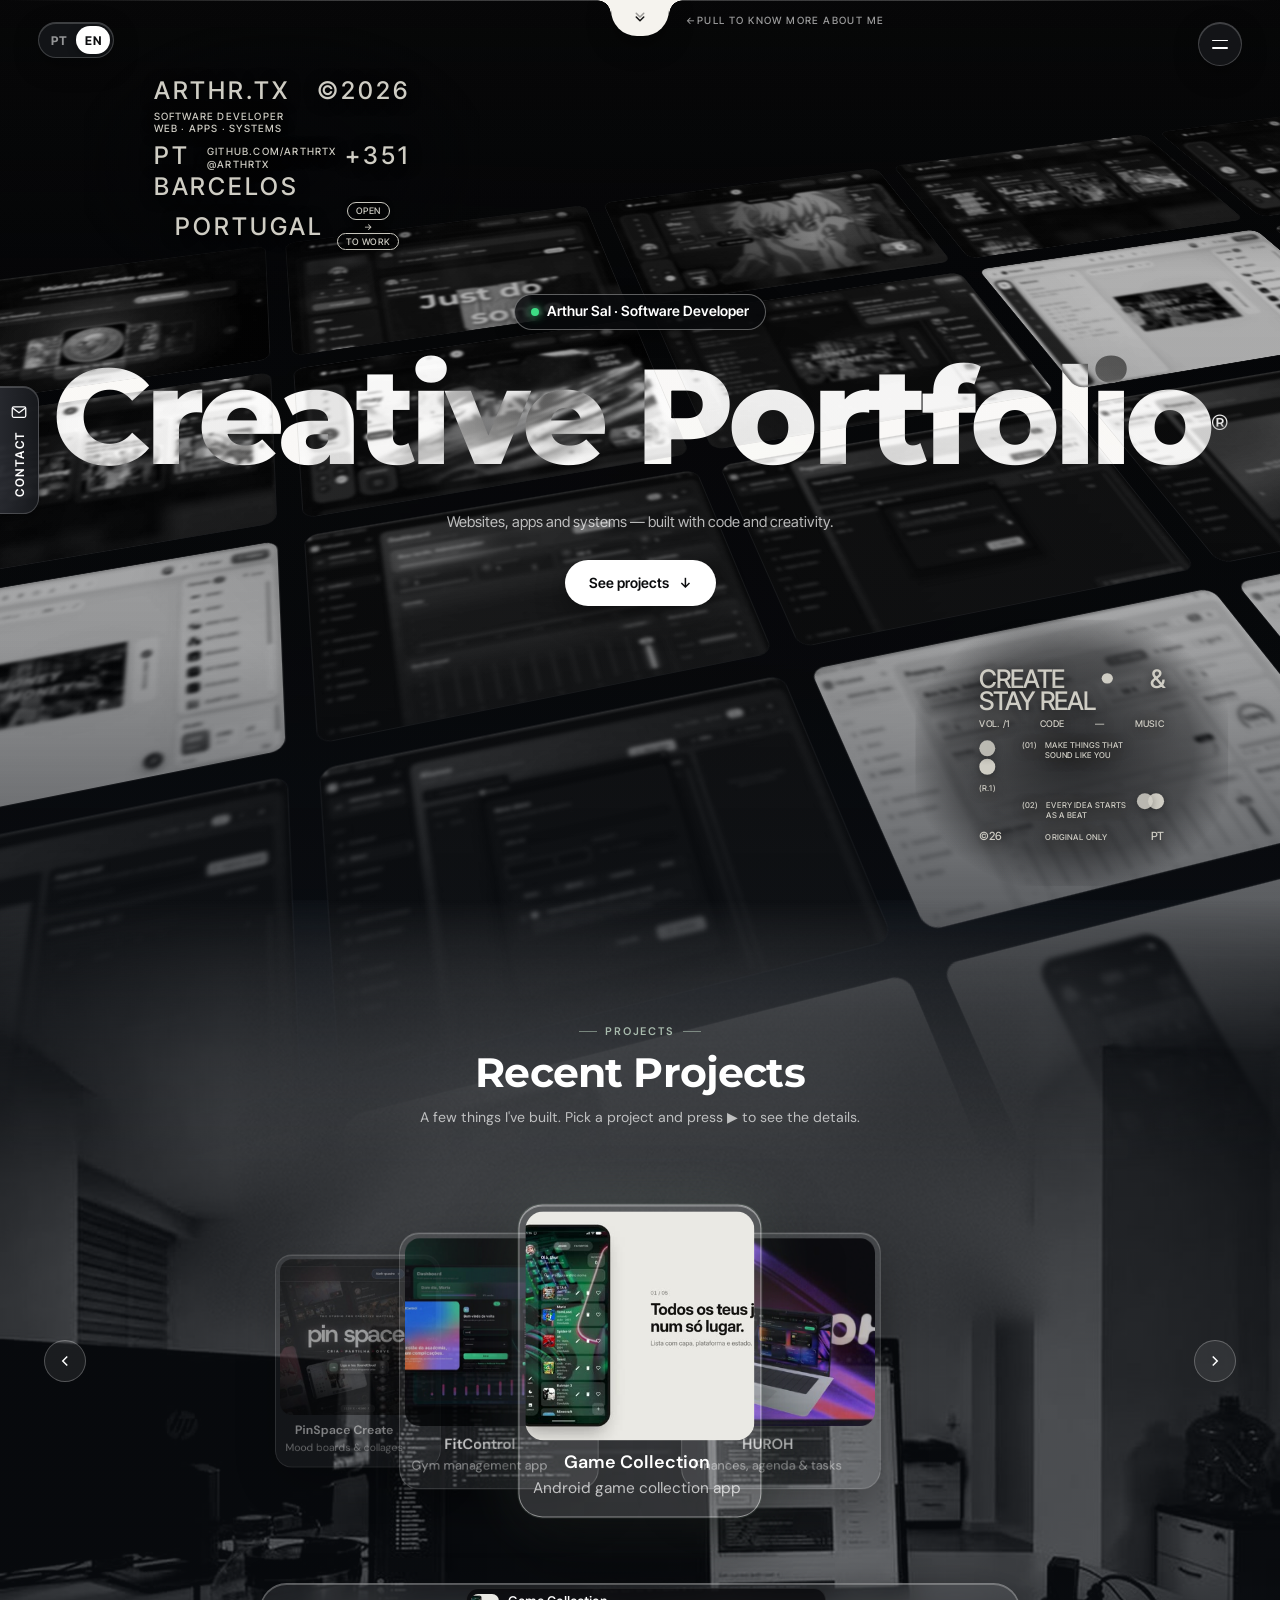
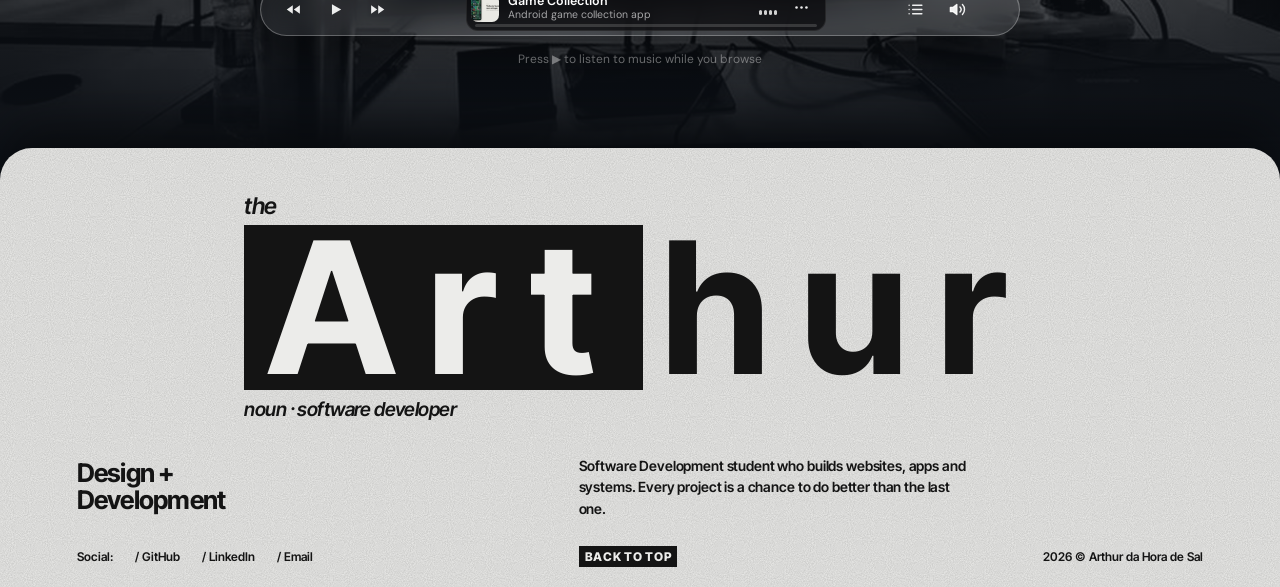
==== commit 07d0cee6: "Adiciona o projeto HUROH" ====
--- a/index.html
+++ b/index.html
@@ -129,6 +129,14 @@
                     <span class="music-card-text">
                         <strong>Game Collection</strong>
                         <small data-i18n="card.gc">Android game collection app</small>
+                    </span>
+                </button>
+
+                <button type="button" class="music-card" data-project="huroh" role="option">
+                    <span class="music-card-art"><video src="assets/projects/huroh/promo.mp4" poster="assets/projects/huroh/poster.jpg" muted loop playsinline preload="none"></video></span>
+                    <span class="music-card-text">
+                        <strong>HUROH</strong>
+                        <small data-i18n="card.huroh">Finances, agenda &amp; tasks</small>
                     </span>
                 </button>
 
@@ -369,4 +377,4 @@
 <script src="script.js?v=90"></script>
 
 </body>
-</html>+</html>
--- a/style.css
+++ b/style.css
@@ -5058,3 +5058,53 @@
   content: "";
   aspect-ratio: 898 / 359;
 }
+/* início em ecrãs mais pequenos
+   ====================================================== */
+.km-small {
+  font-size: max(10px, 0.4em);
+}
+.km-badge {
+  font-size: max(9px, 0.34em);
+}
+.kh-meta {
+  text-shadow: 0 2px 14px rgba(0, 0, 0, 0.7);
+}
+.kh-meta::before {
+  content: "";
+  position: absolute;
+  inset: -50px -70px;
+  z-index: -1;
+  background: radial-gradient(ellipse at center, rgba(5, 6, 8, 0.7), rgba(5, 6, 8, 0.35) 55%, transparent 75%);
+}
+.kp-grid,
+.kp-foot span:nth-child(2) {
+  font-size: 10px;
+}
+@media (max-width: 1100px), (max-height: 700px) {
+  .kh-poster {
+    display: block;
+  }
+}
+@media (max-height: 760px) {
+  .kh-meta {
+    top: 64px;
+    font-size: clamp(16px, 1.5vw, 21px);
+  }
+}
+@media (max-height: 820px), (max-width: 1300px) {
+  .kh-poster {
+    transform-origin: right bottom;
+    scale: 0.8;
+  }
+}
+@media (max-height: 640px), (max-width: 1100px) {
+  .kh-poster {
+    scale: 0.68;
+  }
+}
+@media (max-width: 900px), (max-height: 520px) {
+  .kh-meta,
+  .kh-poster {
+    display: none;
+  }
+}
